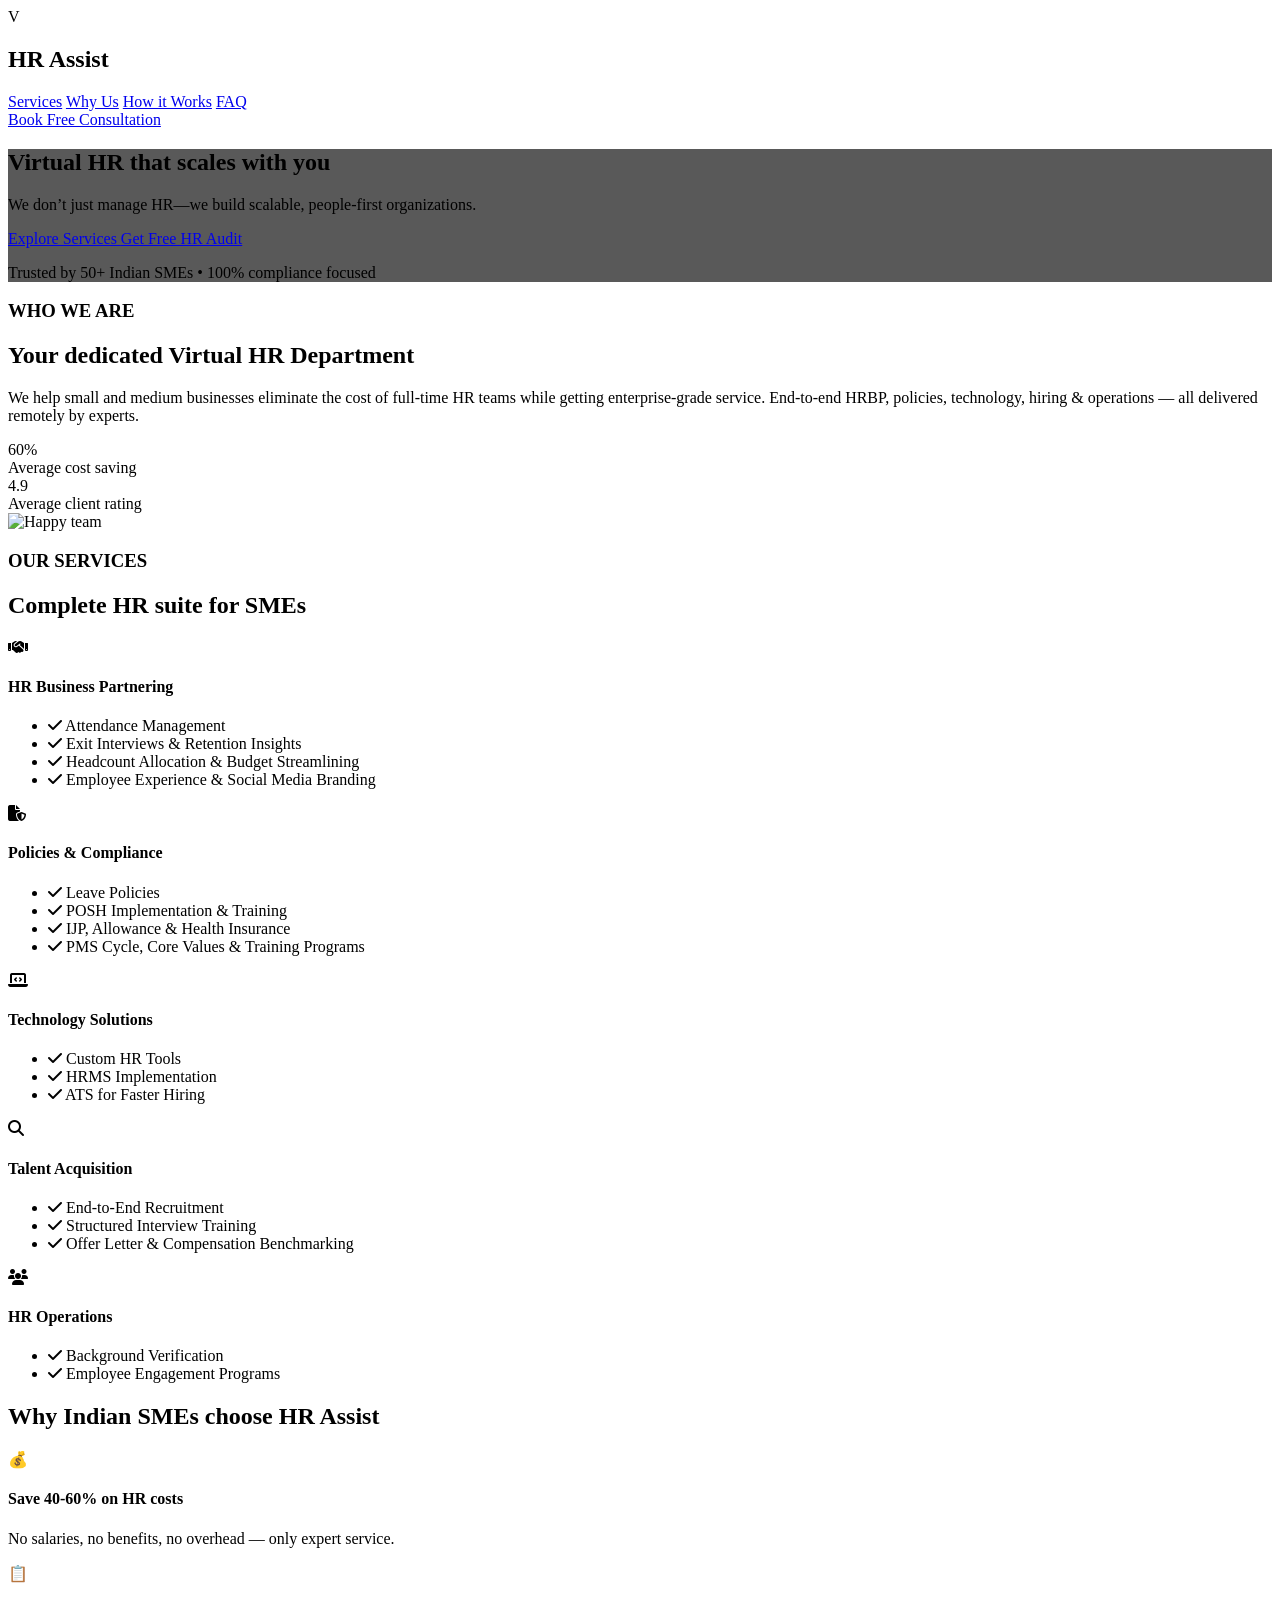
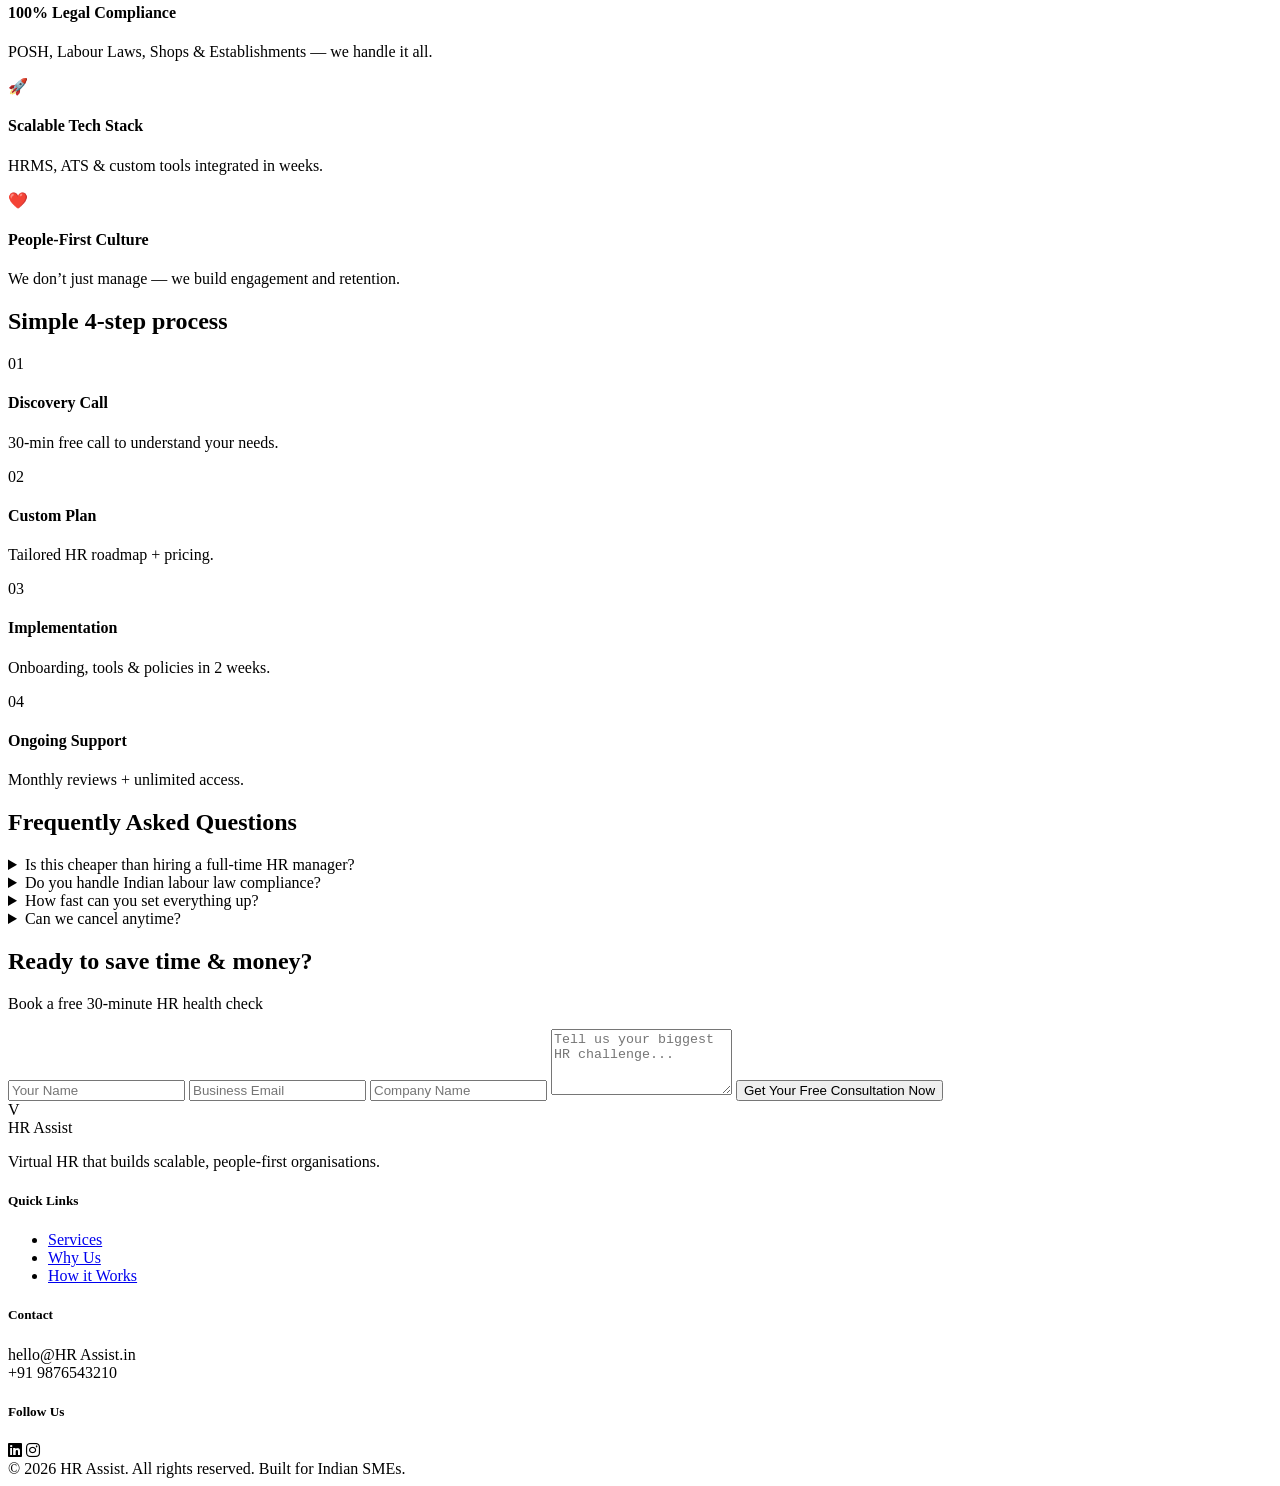
==== index.html @ 43789e27 "Rename main to index.html" ====
<!DOCTYPE html>
<html lang="en">
<head>
    <meta charset="UTF-8">
    <meta name="viewport" content="width=device-width, initial-scale=1.0">
    <meta name="description" content="Virtual HR for SMEs | End-to-end HRBP, Policies, Tech, Hiring & Operations. Save costs, stay compliant, build a people-first culture.">
    <title>HR Assist | Virtual HR Solutions for Growing Businesses</title>
    <script src="https://cdn.tailwindcss.com"></script>
    <link rel="stylesheet" href="https://cdnjs.cloudflare.com/ajax/libs/font-awesome/6.5.1/css/all.min.css">
    <style>
        .hero-bg { background-image: linear-gradient(rgba(0,0,0,0.65), rgba(0,0,0,0.65)), url('https://picsum.photos/id/1015/2000/1200'); }
        .nav-link { transition: all 0.3s; }
        .nav-link:hover { color: #2563eb; transform: translateY(-2px); }
    </style>
</head>
<body class="bg-white text-gray-900 font-sans">

<!-- NAVBAR -->
<nav class="bg-white shadow-md fixed w-full z-50">
    <div class="max-w-7xl mx-auto px-6 py-4 flex justify-between items-center">
        <div class="flex items-center gap-3">
            <div class="w-10 h-10 bg-blue-600 rounded-xl flex items-center justify-center text-white font-bold text-2xl">V</div>
            <h1 class="text-2xl font-bold tracking-tight text-blue-600">HR Assist</h1>
        </div>
        <div class="hidden md:flex items-center gap-8 text-lg">
            <a href="#services" class="nav-link font-medium">Services</a>
            <a href="#why" class="nav-link font-medium">Why Us</a>
            <a href="#how" class="nav-link font-medium">How it Works</a>
            <a href="#faq" class="nav-link font-medium">FAQ</a>
        </div>
        <a href="#contact" 
           class="bg-blue-600 hover:bg-blue-700 text-white px-6 py-3 rounded-2xl font-semibold transition shadow-lg">
            Book Free Consultation
        </a>
    </div>
</nav>

<!-- HERO -->
<section class="hero-bg h-screen bg-cover bg-center flex items-center text-white pt-20">
    <div class="max-w-5xl mx-auto px-6 text-center">
        <h2 class="text-5xl md:text-7xl font-bold leading-tight mb-6">
            Virtual HR that scales with you
        </h2>
        <p class="text-2xl md:text-3xl font-light mb-10 max-w-3xl mx-auto">
            We don’t just manage HR—we build scalable, people-first organizations.
        </p>
        <div class="flex flex-col md:flex-row gap-6 justify-center">
            <a href="#services" 
               class="bg-white text-blue-600 px-10 py-5 rounded-3xl font-semibold text-xl hover:bg-gray-100 transition shadow-xl">
                Explore Services
            </a>
            <a href="#contact" 
               class="border-2 border-white hover:bg-white hover:text-blue-600 px-10 py-5 rounded-3xl font-semibold text-xl transition">
                Get Free HR Audit
            </a>
        </div>
        <p class="mt-12 text-sm opacity-90">Trusted by 50+ Indian SMEs • 100% compliance focused</p>
    </div>
</section>

<!-- ABOUT -->
<section class="py-20 bg-white">
    <div class="max-w-6xl mx-auto px-6 grid md:grid-cols-2 gap-12 items-center">
        <div>
            <h3 class="text-blue-600 font-semibold tracking-widest">WHO WE ARE</h3>
            <h2 class="text-4xl font-bold mt-4 leading-tight">Your dedicated Virtual HR Department</h2>
            <p class="mt-6 text-lg text-gray-600">
                We help small and medium businesses eliminate the cost of full-time HR teams while getting enterprise-grade service. 
                End-to-end HRBP, policies, technology, hiring & operations — all delivered remotely by experts.
            </p>
            <div class="mt-8 flex gap-8">
                <div>
                    <div class="text-4xl font-bold text-blue-600">60%</div>
                    <div class="text-sm text-gray-500">Average cost saving</div>
                </div>
                <div>
                    <div class="text-4xl font-bold text-blue-600">4.9</div>
                    <div class="text-sm text-gray-500">Average client rating</div>
                </div>
            </div>
        </div>
        <div class="bg-gray-100 rounded-3xl overflow-hidden shadow-xl">
            <img src="https://picsum.photos/id/201/800/600" alt="Happy team" class="w-full">
        </div>
    </div>
</section>

<!-- SERVICES -->
<section id="services" class="py-24 bg-gray-50">
    <div class="max-w-7xl mx-auto px-6">
        <div class="text-center mb-16">
            <h3 class="text-blue-600 font-semibold">OUR SERVICES</h3>
            <h2 class="text-5xl font-bold mt-3">Complete HR suite for SMEs</h2>
        </div>

        <div class="grid md:grid-cols-3 lg:grid-cols-5 gap-8">
            <!-- Card 1 -->
            <div class="bg-white rounded-3xl p-8 shadow hover:shadow-2xl transition">
                <i class="fa-solid fa-handshake text-4xl text-blue-600 mb-6"></i>
                <h4 class="text-2xl font-semibold mb-4">HR Business Partnering</h4>
                <ul class="space-y-3 text-gray-600">
                    <li class="flex items-start gap-3"><i class="fa-solid fa-check text-blue-500 mt-1"></i> Attendance Management</li>
                    <li class="flex items-start gap-3"><i class="fa-solid fa-check text-blue-500 mt-1"></i> Exit Interviews & Retention Insights</li>
                    <li class="flex items-start gap-3"><i class="fa-solid fa-check text-blue-500 mt-1"></i> Headcount Allocation & Budget Streamlining</li>
                    <li class="flex items-start gap-3"><i class="fa-solid fa-check text-blue-500 mt-1"></i> Employee Experience & Social Media Branding</li>
                </ul>
            </div>

            <!-- Card 2 -->
            <div class="bg-white rounded-3xl p-8 shadow hover:shadow-2xl transition">
                <i class="fa-solid fa-file-shield text-4xl text-blue-600 mb-6"></i>
                <h4 class="text-2xl font-semibold mb-4">Policies & Compliance</h4>
                <ul class="space-y-3 text-gray-600">
                    <li class="flex items-start gap-3"><i class="fa-solid fa-check text-blue-500 mt-1"></i> Leave Policies</li>
                    <li class="flex items-start gap-3"><i class="fa-solid fa-check text-blue-500 mt-1"></i> POSH Implementation & Training</li>
                    <li class="flex items-start gap-3"><i class="fa-solid fa-check text-blue-500 mt-1"></i> IJP, Allowance & Health Insurance</li>
                    <li class="flex items-start gap-3"><i class="fa-solid fa-check text-blue-500 mt-1"></i> PMS Cycle, Core Values & Training Programs</li>
                </ul>
            </div>

            <!-- Card 3 -->
            <div class="bg-white rounded-3xl p-8 shadow hover:shadow-2xl transition">
                <i class="fa-solid fa-laptop-code text-4xl text-blue-600 mb-6"></i>
                <h4 class="text-2xl font-semibold mb-4">Technology Solutions</h4>
                <ul class="space-y-3 text-gray-600">
                    <li class="flex items-start gap-3"><i class="fa-solid fa-check text-blue-500 mt-1"></i> Custom HR Tools</li>
                    <li class="flex items-start gap-3"><i class="fa-solid fa-check text-blue-500 mt-1"></i> HRMS Implementation</li>
                    <li class="flex items-start gap-3"><i class="fa-solid fa-check text-blue-500 mt-1"></i> ATS for Faster Hiring</li>
                </ul>
            </div>

            <!-- Card 4 -->
            <div class="bg-white rounded-3xl p-8 shadow hover:shadow-2xl transition">
                <i class="fa-solid fa-magnifying-glass text-4xl text-blue-600 mb-6"></i>
                <h4 class="text-2xl font-semibold mb-4">Talent Acquisition</h4>
                <ul class="space-y-3 text-gray-600">
                    <li class="flex items-start gap-3"><i class="fa-solid fa-check text-blue-500 mt-1"></i> End-to-End Recruitment</li>
                    <li class="flex items-start gap-3"><i class="fa-solid fa-check text-blue-500 mt-1"></i> Structured Interview Training</li>
                    <li class="flex items-start gap-3"><i class="fa-solid fa-check text-blue-500 mt-1"></i> Offer Letter & Compensation Benchmarking</li>
                </ul>
            </div>

            <!-- Card 5 -->
            <div class="bg-white rounded-3xl p-8 shadow hover:shadow-2xl transition">
                <i class="fa-solid fa-users text-4xl text-blue-600 mb-6"></i>
                <h4 class="text-2xl font-semibold mb-4">HR Operations</h4>
                <ul class="space-y-3 text-gray-600">
                    <li class="flex items-start gap-3"><i class="fa-solid fa-check text-blue-500 mt-1"></i> Background Verification</li>
                    <li class="flex items-start gap-3"><i class="fa-solid fa-check text-blue-500 mt-1"></i> Employee Engagement Programs</li>
                </ul>
            </div>
        </div>
    </div>
</section>

<!-- WHY US -->
<section id="why" class="py-24 bg-white">
    <div class="max-w-7xl mx-auto px-6">
        <div class="text-center mb-16">
            <h2 class="text-5xl font-bold">Why Indian SMEs choose HR Assist</h2>
        </div>
        <div class="grid md:grid-cols-4 gap-8">
            <div class="text-center">
                <div class="w-16 h-16 mx-auto bg-blue-100 rounded-2xl flex items-center justify-center text-4xl mb-6">💰</div>
                <h4 class="font-semibold text-xl">Save 40-60% on HR costs</h4>
                <p class="text-gray-600 mt-3">No salaries, no benefits, no overhead — only expert service.</p>
            </div>
            <div class="text-center">
                <div class="w-16 h-16 mx-auto bg-blue-100 rounded-2xl flex items-center justify-center text-4xl mb-6">📋</div>
                <h4 class="font-semibold text-xl">100% Legal Compliance</h4>
                <p class="text-gray-600 mt-3">POSH, Labour Laws, Shops & Establishments — we handle it all.</p>
            </div>
            <div class="text-center">
                <div class="w-16 h-16 mx-auto bg-blue-100 rounded-2xl flex items-center justify-center text-4xl mb-6">🚀</div>
                <h4 class="font-semibold text-xl">Scalable Tech Stack</h4>
                <p class="text-gray-600 mt-3">HRMS, ATS & custom tools integrated in weeks.</p>
            </div>
            <div class="text-center">
                <div class="w-16 h-16 mx-auto bg-blue-100 rounded-2xl flex items-center justify-center text-4xl mb-6">❤️</div>
                <h4 class="font-semibold text-xl">People-First Culture</h4>
                <p class="text-gray-600 mt-3">We don’t just manage — we build engagement and retention.</p>
            </div>
        </div>
    </div>
</section>

<!-- HOW IT WORKS -->
<section id="how" class="py-24 bg-gray-50">
    <div class="max-w-6xl mx-auto px-6">
        <h2 class="text-5xl font-bold text-center mb-16">Simple 4-step process</h2>
        <div class="grid md:grid-cols-4 gap-8">
            <div class="text-center">
                <div class="text-blue-600 text-6xl font-bold mb-4">01</div>
                <h4 class="font-semibold">Discovery Call</h4>
                <p class="text-gray-600">30-min free call to understand your needs.</p>
            </div>
            <div class="text-center">
                <div class="text-blue-600 text-6xl font-bold mb-4">02</div>
                <h4 class="font-semibold">Custom Plan</h4>
                <p class="text-gray-600">Tailored HR roadmap + pricing.</p>
            </div>
            <div class="text-center">
                <div class="text-blue-600 text-6xl font-bold mb-4">03</div>
                <h4 class="font-semibold">Implementation</h4>
                <p class="text-gray-600">Onboarding, tools & policies in 2 weeks.</p>
            </div>
            <div class="text-center">
                <div class="text-blue-600 text-6xl font-bold mb-4">04</div>
                <h4 class="font-semibold">Ongoing Support</h4>
                <p class="text-gray-600">Monthly reviews + unlimited access.</p>
            </div>
        </div>
    </div>
</section>

<!-- FAQ -->
<section id="faq" class="py-24 bg-white">
    <div class="max-w-4xl mx-auto px-6">
        <h2 class="text-5xl font-bold text-center mb-12">Frequently Asked Questions</h2>
        <details class="mb-6 border-b pb-6 group">
            <summary class="font-semibold text-xl cursor-pointer flex justify-between">Is this cheaper than hiring a full-time HR manager?</summary>
            <p class="mt-4 text-gray-600">Yes — most clients save 40-60% while getting better expertise and technology.</p>
        </details>
        <details class="mb-6 border-b pb-6 group">
            <summary class="font-semibold text-xl cursor-pointer flex justify-between">Do you handle Indian labour law compliance?</summary>
            <p class="mt-4 text-gray-600">Absolutely. POSH, leave policies, PMS, and all statutory requirements are covered.</p>
        </details>
        <details class="mb-6 border-b pb-6 group">
            <summary class="font-semibold text-xl cursor-pointer flex justify-between">How fast can you set everything up?</summary>
            <p class="mt-4 text-gray-600">Core HRMS + policies in 10–14 days. Full rollout in 30 days.</p>
        </details>
        <details class="mb-6 border-b pb-6 group">
            <summary class="font-semibold text-xl cursor-pointer flex justify-between">Can we cancel anytime?</summary>
            <p class="mt-4 text-gray-600">Yes. Month-to-month flexibility with no lock-in.</p>
        </details>
    </div>
</section>

<!-- CONTACT -->
<section id="contact" class="py-24 bg-blue-600 text-white">
    <div class="max-w-3xl mx-auto px-6">
        <h2 class="text-5xl font-bold text-center mb-4">Ready to save time & money?</h2>
        <p class="text-center text-xl opacity-90 mb-12">Book a free 30-minute HR health check</p>
        <form action="https://formspree.io/f/YOUR_FORM_ID" method="POST" class="grid md:grid-cols-2 gap-6">
            <input type="text" name="name" placeholder="Your Name" class="bg-white/10 border border-white/30 rounded-2xl px-6 py-4 focus:outline-none" required>
            <input type="email" name="email" placeholder="Business Email" class="bg-white/10 border border-white/30 rounded-2xl px-6 py-4 focus:outline-none" required>
            <input type="text" name="company" placeholder="Company Name" class="md:col-span-2 bg-white/10 border border-white/30 rounded-2xl px-6 py-4 focus:outline-none">
            <textarea name="message" rows="4" placeholder="Tell us your biggest HR challenge..." class="md:col-span-2 bg-white/10 border border-white/30 rounded-2xl px-6 py-4 focus:outline-none"></textarea>
            <button type="submit" 
                    class="md:col-span-2 bg-white text-blue-600 font-bold py-6 rounded-3xl text-xl hover:bg-gray-100 transition">
                Get Your Free Consultation Now
            </button>
        </form>
    </div>
</section>

<!-- FOOTER -->
<footer class="bg-gray-900 text-white py-16">
    <div class="max-w-7xl mx-auto px-6 grid md:grid-cols-4 gap-12">
        <div>
            <div class="flex items-center gap-3 mb-6">
                <div class="w-10 h-10 bg-blue-600 rounded-xl flex items-center justify-center text-white text-3xl">V</div>
                <span class="text-3xl font-bold">HR Assist</span>
            </div>
            <p class="text-gray-400">Virtual HR that builds scalable, people-first organisations.</p>
        </div>
        <div>
            <h5 class="font-semibold mb-4">Quick Links</h5>
            <ul class="space-y-3 text-gray-400">
                <li><a href="#services" class="hover:text-white">Services</a></li>
                <li><a href="#why" class="hover:text-white">Why Us</a></li>
                <li><a href="#how" class="hover:text-white">How it Works</a></li>
            </ul>
        </div>
        <div>
            <h5 class="font-semibold mb-4">Contact</h5>
            <p class="text-gray-400">hello@HR Assist.in<br>+91 9876543210</p>
        </div>
        <div>
            <h5 class="font-semibold mb-4">Follow Us</h5>
            <div class="flex gap-6 text-3xl">
                <i class="fa-brands fa-linkedin hover:text-blue-400 cursor-pointer"></i>
                <i class="fa-brands fa-instagram hover:text-pink-400 cursor-pointer"></i>
            </div>
        </div>
    </div>
    <div class="text-center text-gray-500 mt-16 text-sm">© 2026 HR Assist. All rights reserved. Built for Indian SMEs.</div>
</footer>

<script>
    // Tailwind script already loaded
    // Mobile menu can be added later if needed
</script>
</body>
</html>
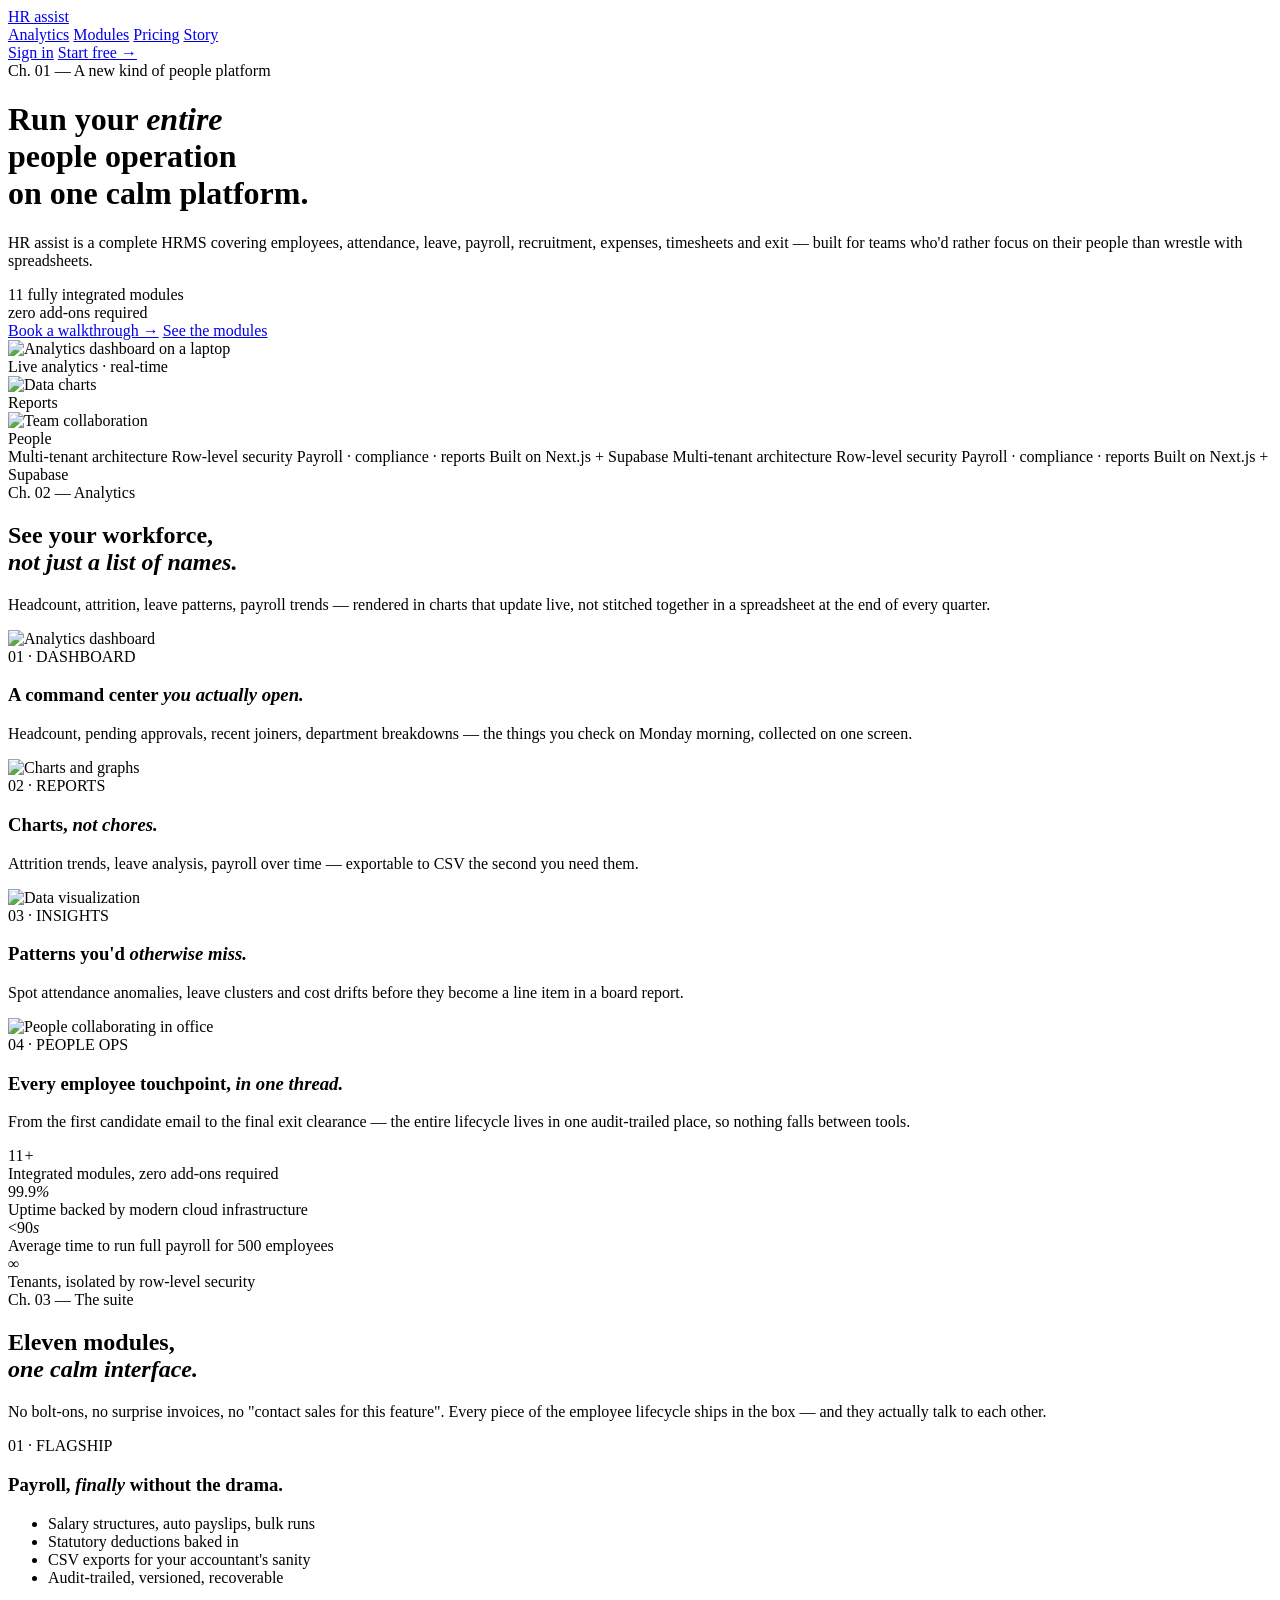
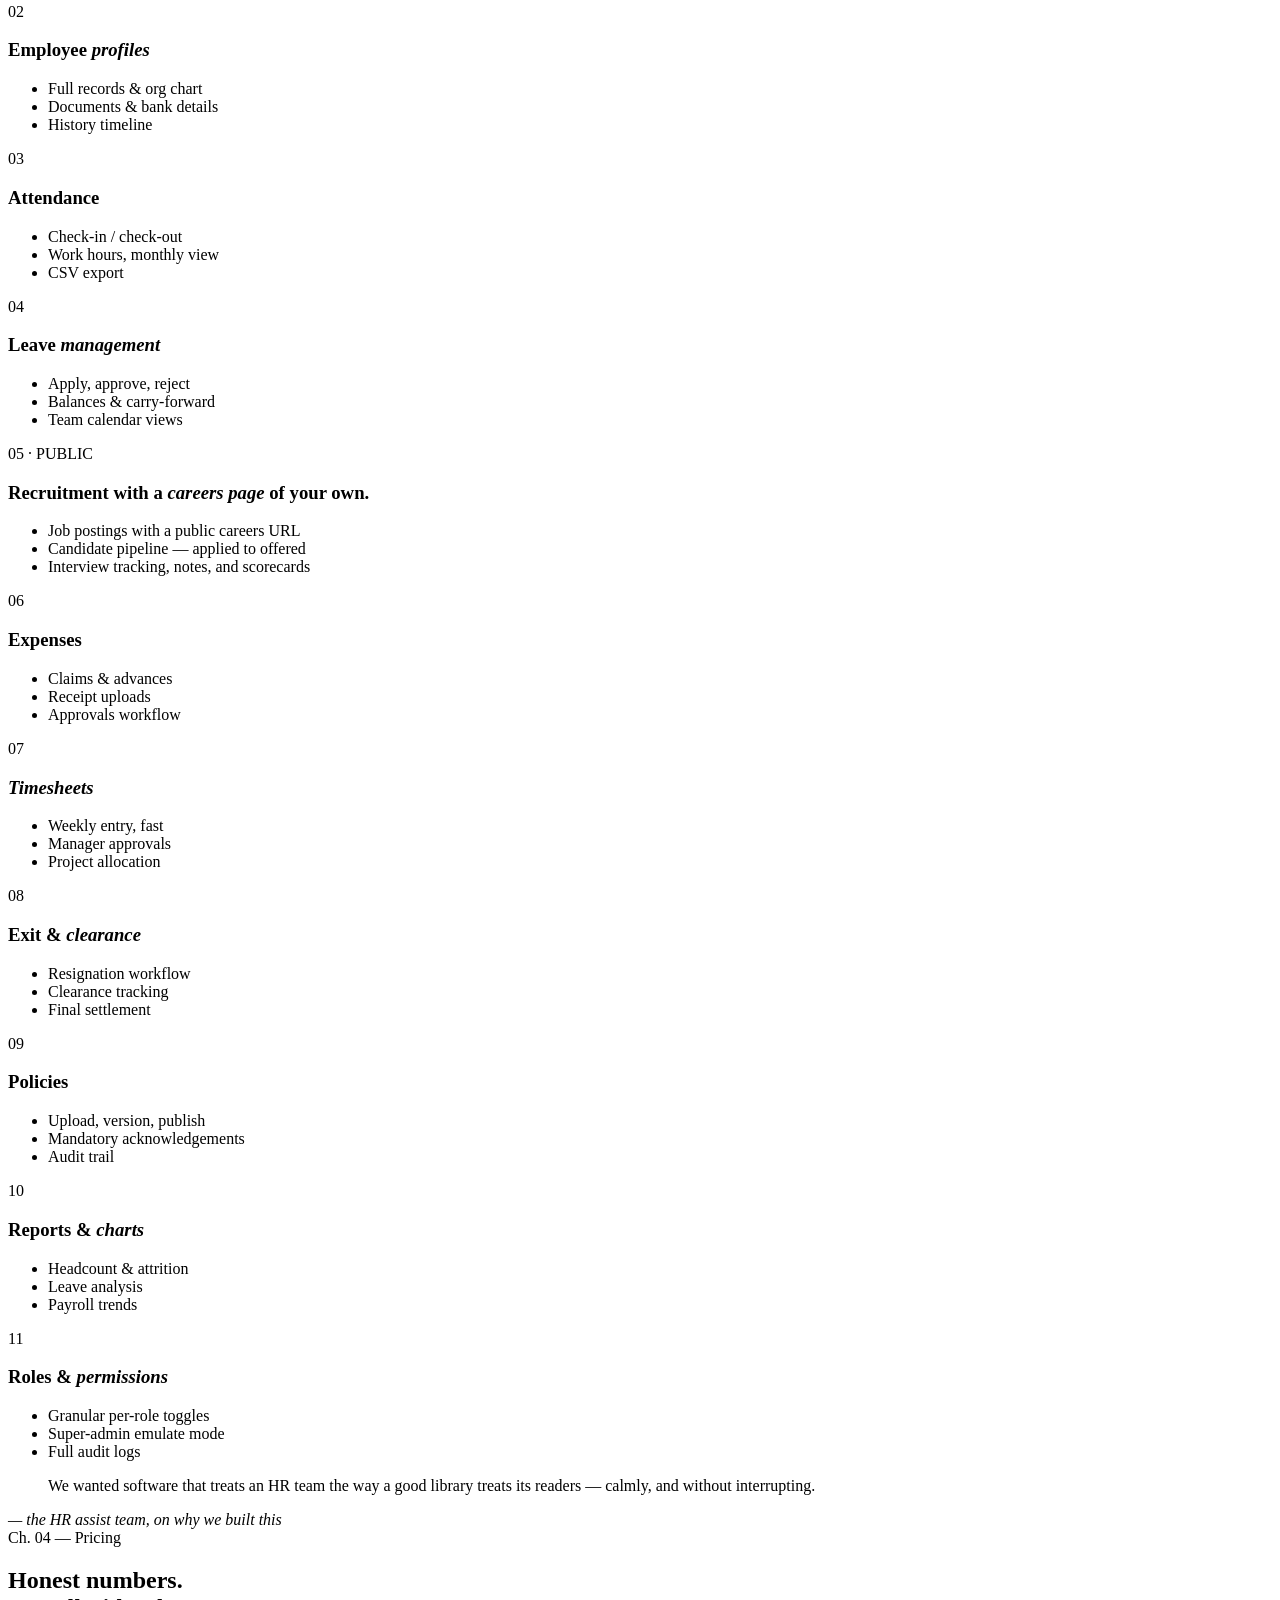
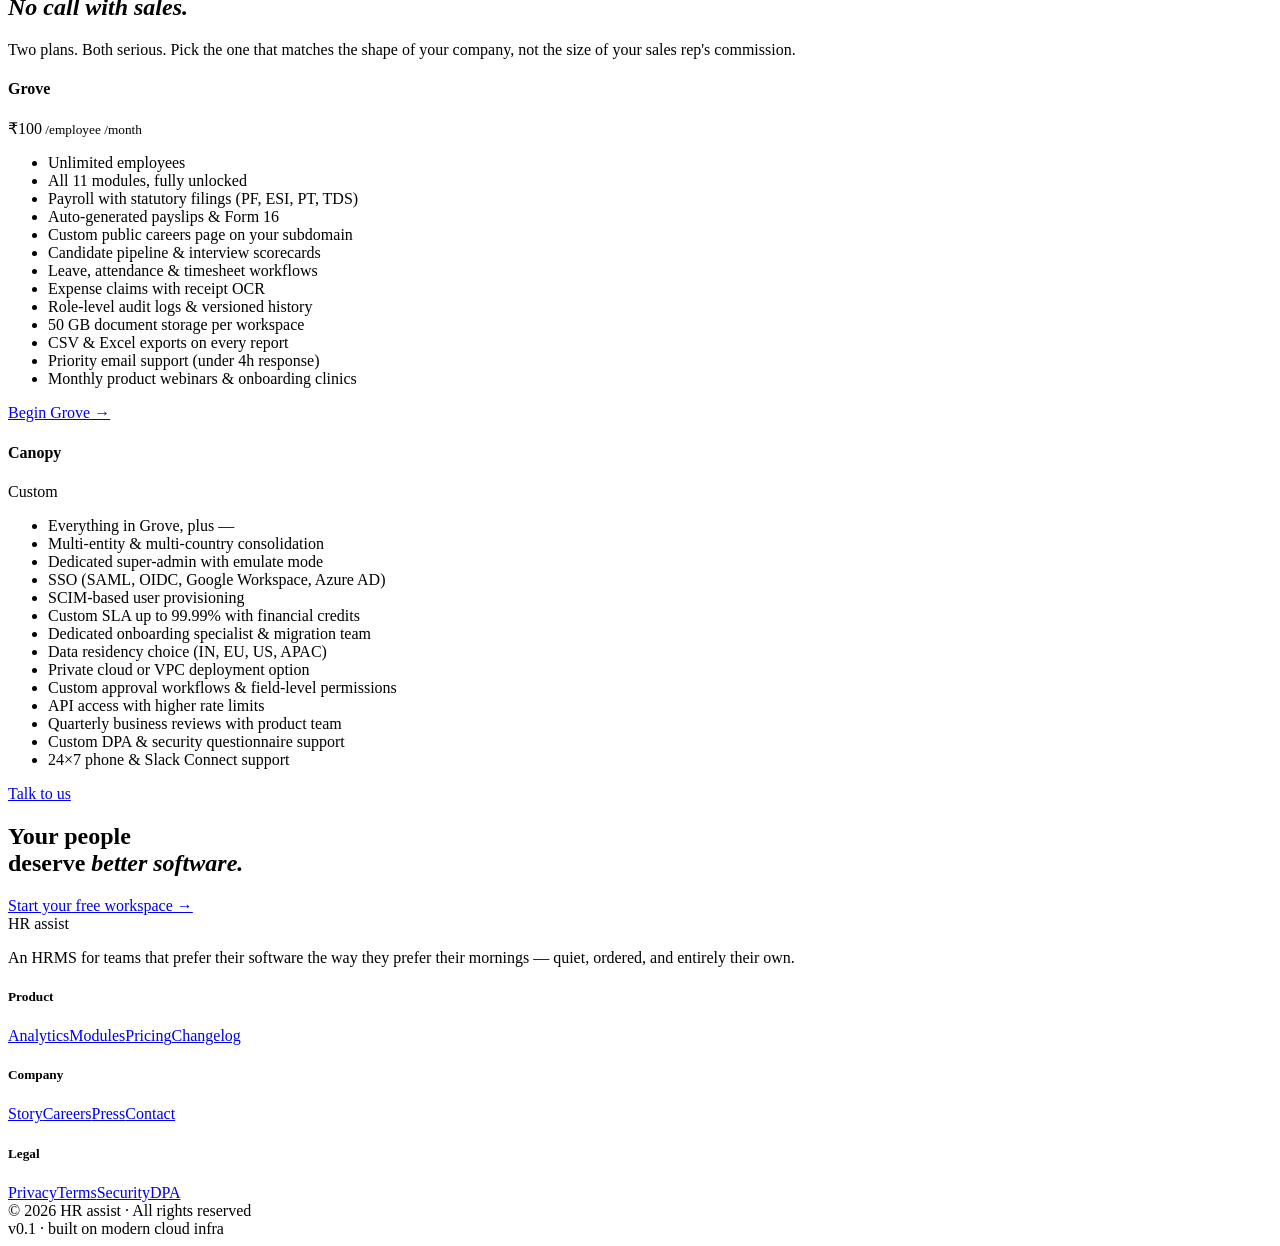
==== commit 1bcc3409: "Add files via upload" ====
--- a/index.html
+++ b/index.html
@@ -1,295 +1,317 @@
-<!DOCTYPE html>
+<!doctype html>
 <html lang="en">
 <head>
-    <meta charset="UTF-8">
-    <meta name="viewport" content="width=device-width, initial-scale=1.0">
-    <meta name="description" content="Virtual HR for SMEs | End-to-end HRBP, Policies, Tech, Hiring & Operations. Save costs, stay compliant, build a people-first culture.">
-    <title>HR Assist | Virtual HR Solutions for Growing Businesses</title>
-    <script src="https://cdn.tailwindcss.com"></script>
-    <link rel="stylesheet" href="https://cdnjs.cloudflare.com/ajax/libs/font-awesome/6.5.1/css/all.min.css">
-    <style>
-        .hero-bg { background-image: linear-gradient(rgba(0,0,0,0.65), rgba(0,0,0,0.65)), url('https://picsum.photos/id/1015/2000/1200'); }
-        .nav-link { transition: all 0.3s; }
-        .nav-link:hover { color: #2563eb; transform: translateY(-2px); }
-    </style>
+<meta charset="utf-8"/>
+<meta name="viewport" content="width=device-width,initial-scale=1"/>
+<title>HR assist — The complete people platform</title>
+<meta name="description" content="HR assist is a complete HRMS covering employees, attendance, leave, payroll, recruitment, expenses, timesheets and more — in one calm platform."/>
+<link rel="preconnect" href="https://fonts.googleapis.com">
+<link rel="preconnect" href="https://fonts.gstatic.com" crossorigin>
+<link href="https://fonts.googleapis.com/css2?family=Fraunces:opsz,wght@9..144,300..700&family=Inter+Tight:wght@300..700&family=JetBrains+Mono:wght@400;500&display=swap" rel="stylesheet">
+<link rel="stylesheet" href="assets/styles.css">
 </head>
-<body class="bg-white text-gray-900 font-sans">
-
-<!-- NAVBAR -->
-<nav class="bg-white shadow-md fixed w-full z-50">
-    <div class="max-w-7xl mx-auto px-6 py-4 flex justify-between items-center">
-        <div class="flex items-center gap-3">
-            <div class="w-10 h-10 bg-blue-600 rounded-xl flex items-center justify-center text-white font-bold text-2xl">V</div>
-            <h1 class="text-2xl font-bold tracking-tight text-blue-600">HR Assist</h1>
-        </div>
-        <div class="hidden md:flex items-center gap-8 text-lg">
-            <a href="#services" class="nav-link font-medium">Services</a>
-            <a href="#why" class="nav-link font-medium">Why Us</a>
-            <a href="#how" class="nav-link font-medium">How it Works</a>
-            <a href="#faq" class="nav-link font-medium">FAQ</a>
-        </div>
-        <a href="#contact" 
-           class="bg-blue-600 hover:bg-blue-700 text-white px-6 py-3 rounded-2xl font-semibold transition shadow-lg">
-            Book Free Consultation
-        </a>
-    </div>
+<body>
+
+<nav>
+  <div class="nav-inner">
+    <a href="index.html" class="logo"><span class="logo-mark"></span>HR assist</a>
+    <div class="nav-links">
+      <a href="#analytics">Analytics</a>
+      <a href="#modules">Modules</a>
+      <a href="#pricing">Pricing</a>
+      <a href="story.html">Story</a>
+    </div>
+    <div class="nav-cta">
+      <a class="btn btn-ghost" href="#">Sign in</a>
+      <a class="btn btn-primary" href="https://forms.gle/YOUR_FORM_ID" target="_blank" rel="noopener">Start free →</a>
+    </div>
+  </div>
 </nav>
 
-<!-- HERO -->
-<section class="hero-bg h-screen bg-cover bg-center flex items-center text-white pt-20">
-    <div class="max-w-5xl mx-auto px-6 text-center">
-        <h2 class="text-5xl md:text-7xl font-bold leading-tight mb-6">
-            Virtual HR that scales with you
-        </h2>
-        <p class="text-2xl md:text-3xl font-light mb-10 max-w-3xl mx-auto">
-            We don’t just manage HR—we build scalable, people-first organizations.
-        </p>
-        <div class="flex flex-col md:flex-row gap-6 justify-center">
-            <a href="#services" 
-               class="bg-white text-blue-600 px-10 py-5 rounded-3xl font-semibold text-xl hover:bg-gray-100 transition shadow-xl">
-                Explore Services
-            </a>
-            <a href="#contact" 
-               class="border-2 border-white hover:bg-white hover:text-blue-600 px-10 py-5 rounded-3xl font-semibold text-xl transition">
-                Get Free HR Audit
-            </a>
-        </div>
-        <p class="mt-12 text-sm opacity-90">Trusted by 50+ Indian SMEs • 100% compliance focused</p>
-    </div>
-</section>
-
-<!-- ABOUT -->
-<section class="py-20 bg-white">
-    <div class="max-w-6xl mx-auto px-6 grid md:grid-cols-2 gap-12 items-center">
+<header class="hero">
+  <div class="wrap">
+    <div class="eyebrow">Ch. 01 — A new kind of people platform</div>
+    <h1 class="serif">
+      Run your <em>entire</em><br>
+      people operation<br>
+      on <span class="under">one calm</span> platform.
+    </h1>
+    <div class="hero-sub">
+      <p>HR assist is a complete HRMS covering employees, attendance, leave, payroll, recruitment, expenses, timesheets and exit — built for teams who'd rather focus on their people than wrestle with spreadsheets.</p>
+      <div class="hero-meta">
+        <span class="num serif">11</span>
+        fully integrated modules<br>
+        zero add-ons required
+      </div>
+    </div>
+    <div class="hero-ctas">
+      <a class="btn btn-primary" href="https://forms.gle/YOUR_FORM_ID" target="_blank" rel="noopener">Book a walkthrough →</a>
+      <a class="btn btn-ghost" href="#modules">See the modules</a>
+    </div>
+
+    <div class="montage">
+      <div class="montage-main">
+        <img src="https://images.unsplash.com/photo-1551288049-bebda4e38f71?w=1600&q=80" alt="Analytics dashboard on a laptop"/>
+        <div class="montage-tag">Live analytics · real-time</div>
+      </div>
+      <div class="montage-side">
         <div>
-            <h3 class="text-blue-600 font-semibold tracking-widest">WHO WE ARE</h3>
-            <h2 class="text-4xl font-bold mt-4 leading-tight">Your dedicated Virtual HR Department</h2>
-            <p class="mt-6 text-lg text-gray-600">
-                We help small and medium businesses eliminate the cost of full-time HR teams while getting enterprise-grade service. 
-                End-to-end HRBP, policies, technology, hiring & operations — all delivered remotely by experts.
-            </p>
-            <div class="mt-8 flex gap-8">
-                <div>
-                    <div class="text-4xl font-bold text-blue-600">60%</div>
-                    <div class="text-sm text-gray-500">Average cost saving</div>
-                </div>
-                <div>
-                    <div class="text-4xl font-bold text-blue-600">4.9</div>
-                    <div class="text-sm text-gray-500">Average client rating</div>
-                </div>
-            </div>
-        </div>
-        <div class="bg-gray-100 rounded-3xl overflow-hidden shadow-xl">
-            <img src="https://picsum.photos/id/201/800/600" alt="Happy team" class="w-full">
-        </div>
-    </div>
-</section>
-
-<!-- SERVICES -->
-<section id="services" class="py-24 bg-gray-50">
-    <div class="max-w-7xl mx-auto px-6">
-        <div class="text-center mb-16">
-            <h3 class="text-blue-600 font-semibold">OUR SERVICES</h3>
-            <h2 class="text-5xl font-bold mt-3">Complete HR suite for SMEs</h2>
-        </div>
-
-        <div class="grid md:grid-cols-3 lg:grid-cols-5 gap-8">
-            <!-- Card 1 -->
-            <div class="bg-white rounded-3xl p-8 shadow hover:shadow-2xl transition">
-                <i class="fa-solid fa-handshake text-4xl text-blue-600 mb-6"></i>
-                <h4 class="text-2xl font-semibold mb-4">HR Business Partnering</h4>
-                <ul class="space-y-3 text-gray-600">
-                    <li class="flex items-start gap-3"><i class="fa-solid fa-check text-blue-500 mt-1"></i> Attendance Management</li>
-                    <li class="flex items-start gap-3"><i class="fa-solid fa-check text-blue-500 mt-1"></i> Exit Interviews & Retention Insights</li>
-                    <li class="flex items-start gap-3"><i class="fa-solid fa-check text-blue-500 mt-1"></i> Headcount Allocation & Budget Streamlining</li>
-                    <li class="flex items-start gap-3"><i class="fa-solid fa-check text-blue-500 mt-1"></i> Employee Experience & Social Media Branding</li>
-                </ul>
-            </div>
-
-            <!-- Card 2 -->
-            <div class="bg-white rounded-3xl p-8 shadow hover:shadow-2xl transition">
-                <i class="fa-solid fa-file-shield text-4xl text-blue-600 mb-6"></i>
-                <h4 class="text-2xl font-semibold mb-4">Policies & Compliance</h4>
-                <ul class="space-y-3 text-gray-600">
-                    <li class="flex items-start gap-3"><i class="fa-solid fa-check text-blue-500 mt-1"></i> Leave Policies</li>
-                    <li class="flex items-start gap-3"><i class="fa-solid fa-check text-blue-500 mt-1"></i> POSH Implementation & Training</li>
-                    <li class="flex items-start gap-3"><i class="fa-solid fa-check text-blue-500 mt-1"></i> IJP, Allowance & Health Insurance</li>
-                    <li class="flex items-start gap-3"><i class="fa-solid fa-check text-blue-500 mt-1"></i> PMS Cycle, Core Values & Training Programs</li>
-                </ul>
-            </div>
-
-            <!-- Card 3 -->
-            <div class="bg-white rounded-3xl p-8 shadow hover:shadow-2xl transition">
-                <i class="fa-solid fa-laptop-code text-4xl text-blue-600 mb-6"></i>
-                <h4 class="text-2xl font-semibold mb-4">Technology Solutions</h4>
-                <ul class="space-y-3 text-gray-600">
-                    <li class="flex items-start gap-3"><i class="fa-solid fa-check text-blue-500 mt-1"></i> Custom HR Tools</li>
-                    <li class="flex items-start gap-3"><i class="fa-solid fa-check text-blue-500 mt-1"></i> HRMS Implementation</li>
-                    <li class="flex items-start gap-3"><i class="fa-solid fa-check text-blue-500 mt-1"></i> ATS for Faster Hiring</li>
-                </ul>
-            </div>
-
-            <!-- Card 4 -->
-            <div class="bg-white rounded-3xl p-8 shadow hover:shadow-2xl transition">
-                <i class="fa-solid fa-magnifying-glass text-4xl text-blue-600 mb-6"></i>
-                <h4 class="text-2xl font-semibold mb-4">Talent Acquisition</h4>
-                <ul class="space-y-3 text-gray-600">
-                    <li class="flex items-start gap-3"><i class="fa-solid fa-check text-blue-500 mt-1"></i> End-to-End Recruitment</li>
-                    <li class="flex items-start gap-3"><i class="fa-solid fa-check text-blue-500 mt-1"></i> Structured Interview Training</li>
-                    <li class="flex items-start gap-3"><i class="fa-solid fa-check text-blue-500 mt-1"></i> Offer Letter & Compensation Benchmarking</li>
-                </ul>
-            </div>
-
-            <!-- Card 5 -->
-            <div class="bg-white rounded-3xl p-8 shadow hover:shadow-2xl transition">
-                <i class="fa-solid fa-users text-4xl text-blue-600 mb-6"></i>
-                <h4 class="text-2xl font-semibold mb-4">HR Operations</h4>
-                <ul class="space-y-3 text-gray-600">
-                    <li class="flex items-start gap-3"><i class="fa-solid fa-check text-blue-500 mt-1"></i> Background Verification</li>
-                    <li class="flex items-start gap-3"><i class="fa-solid fa-check text-blue-500 mt-1"></i> Employee Engagement Programs</li>
-                </ul>
-            </div>
-        </div>
-    </div>
-</section>
-
-<!-- WHY US -->
-<section id="why" class="py-24 bg-white">
-    <div class="max-w-7xl mx-auto px-6">
-        <div class="text-center mb-16">
-            <h2 class="text-5xl font-bold">Why Indian SMEs choose HR Assist</h2>
-        </div>
-        <div class="grid md:grid-cols-4 gap-8">
-            <div class="text-center">
-                <div class="w-16 h-16 mx-auto bg-blue-100 rounded-2xl flex items-center justify-center text-4xl mb-6">💰</div>
-                <h4 class="font-semibold text-xl">Save 40-60% on HR costs</h4>
-                <p class="text-gray-600 mt-3">No salaries, no benefits, no overhead — only expert service.</p>
-            </div>
-            <div class="text-center">
-                <div class="w-16 h-16 mx-auto bg-blue-100 rounded-2xl flex items-center justify-center text-4xl mb-6">📋</div>
-                <h4 class="font-semibold text-xl">100% Legal Compliance</h4>
-                <p class="text-gray-600 mt-3">POSH, Labour Laws, Shops & Establishments — we handle it all.</p>
-            </div>
-            <div class="text-center">
-                <div class="w-16 h-16 mx-auto bg-blue-100 rounded-2xl flex items-center justify-center text-4xl mb-6">🚀</div>
-                <h4 class="font-semibold text-xl">Scalable Tech Stack</h4>
-                <p class="text-gray-600 mt-3">HRMS, ATS & custom tools integrated in weeks.</p>
-            </div>
-            <div class="text-center">
-                <div class="w-16 h-16 mx-auto bg-blue-100 rounded-2xl flex items-center justify-center text-4xl mb-6">❤️</div>
-                <h4 class="font-semibold text-xl">People-First Culture</h4>
-                <p class="text-gray-600 mt-3">We don’t just manage — we build engagement and retention.</p>
-            </div>
-        </div>
-    </div>
-</section>
-
-<!-- HOW IT WORKS -->
-<section id="how" class="py-24 bg-gray-50">
-    <div class="max-w-6xl mx-auto px-6">
-        <h2 class="text-5xl font-bold text-center mb-16">Simple 4-step process</h2>
-        <div class="grid md:grid-cols-4 gap-8">
-            <div class="text-center">
-                <div class="text-blue-600 text-6xl font-bold mb-4">01</div>
-                <h4 class="font-semibold">Discovery Call</h4>
-                <p class="text-gray-600">30-min free call to understand your needs.</p>
-            </div>
-            <div class="text-center">
-                <div class="text-blue-600 text-6xl font-bold mb-4">02</div>
-                <h4 class="font-semibold">Custom Plan</h4>
-                <p class="text-gray-600">Tailored HR roadmap + pricing.</p>
-            </div>
-            <div class="text-center">
-                <div class="text-blue-600 text-6xl font-bold mb-4">03</div>
-                <h4 class="font-semibold">Implementation</h4>
-                <p class="text-gray-600">Onboarding, tools & policies in 2 weeks.</p>
-            </div>
-            <div class="text-center">
-                <div class="text-blue-600 text-6xl font-bold mb-4">04</div>
-                <h4 class="font-semibold">Ongoing Support</h4>
-                <p class="text-gray-600">Monthly reviews + unlimited access.</p>
-            </div>
-        </div>
-    </div>
-</section>
-
-<!-- FAQ -->
-<section id="faq" class="py-24 bg-white">
-    <div class="max-w-4xl mx-auto px-6">
-        <h2 class="text-5xl font-bold text-center mb-12">Frequently Asked Questions</h2>
-        <details class="mb-6 border-b pb-6 group">
-            <summary class="font-semibold text-xl cursor-pointer flex justify-between">Is this cheaper than hiring a full-time HR manager?</summary>
-            <p class="mt-4 text-gray-600">Yes — most clients save 40-60% while getting better expertise and technology.</p>
-        </details>
-        <details class="mb-6 border-b pb-6 group">
-            <summary class="font-semibold text-xl cursor-pointer flex justify-between">Do you handle Indian labour law compliance?</summary>
-            <p class="mt-4 text-gray-600">Absolutely. POSH, leave policies, PMS, and all statutory requirements are covered.</p>
-        </details>
-        <details class="mb-6 border-b pb-6 group">
-            <summary class="font-semibold text-xl cursor-pointer flex justify-between">How fast can you set everything up?</summary>
-            <p class="mt-4 text-gray-600">Core HRMS + policies in 10–14 days. Full rollout in 30 days.</p>
-        </details>
-        <details class="mb-6 border-b pb-6 group">
-            <summary class="font-semibold text-xl cursor-pointer flex justify-between">Can we cancel anytime?</summary>
-            <p class="mt-4 text-gray-600">Yes. Month-to-month flexibility with no lock-in.</p>
-        </details>
-    </div>
-</section>
-
-<!-- CONTACT -->
-<section id="contact" class="py-24 bg-blue-600 text-white">
-    <div class="max-w-3xl mx-auto px-6">
-        <h2 class="text-5xl font-bold text-center mb-4">Ready to save time & money?</h2>
-        <p class="text-center text-xl opacity-90 mb-12">Book a free 30-minute HR health check</p>
-        <form action="https://formspree.io/f/YOUR_FORM_ID" method="POST" class="grid md:grid-cols-2 gap-6">
-            <input type="text" name="name" placeholder="Your Name" class="bg-white/10 border border-white/30 rounded-2xl px-6 py-4 focus:outline-none" required>
-            <input type="email" name="email" placeholder="Business Email" class="bg-white/10 border border-white/30 rounded-2xl px-6 py-4 focus:outline-none" required>
-            <input type="text" name="company" placeholder="Company Name" class="md:col-span-2 bg-white/10 border border-white/30 rounded-2xl px-6 py-4 focus:outline-none">
-            <textarea name="message" rows="4" placeholder="Tell us your biggest HR challenge..." class="md:col-span-2 bg-white/10 border border-white/30 rounded-2xl px-6 py-4 focus:outline-none"></textarea>
-            <button type="submit" 
-                    class="md:col-span-2 bg-white text-blue-600 font-bold py-6 rounded-3xl text-xl hover:bg-gray-100 transition">
-                Get Your Free Consultation Now
-            </button>
-        </form>
-    </div>
-</section>
-
-<!-- FOOTER -->
-<footer class="bg-gray-900 text-white py-16">
-    <div class="max-w-7xl mx-auto px-6 grid md:grid-cols-4 gap-12">
+          <img src="https://images.unsplash.com/photo-1460925895917-afdab827c52f?w=900&q=80" alt="Data charts"/>
+          <div class="side-lbl">Reports</div>
+        </div>
         <div>
-            <div class="flex items-center gap-3 mb-6">
-                <div class="w-10 h-10 bg-blue-600 rounded-xl flex items-center justify-center text-white text-3xl">V</div>
-                <span class="text-3xl font-bold">HR Assist</span>
-            </div>
-            <p class="text-gray-400">Virtual HR that builds scalable, people-first organisations.</p>
-        </div>
+          <img src="https://images.unsplash.com/photo-1542744173-8e7e53415bb0?w=900&q=80" alt="Team collaboration"/>
+          <div class="side-lbl">People</div>
+        </div>
+      </div>
+    </div>
+  </div>
+</header>
+
+<div class="marquee">
+  <div class="marquee-track">
+    <span>Multi-tenant architecture</span>
+    <span>Row-level security</span>
+    <span>Payroll · compliance · reports</span>
+    <span>Built on Next.js + Supabase</span>
+    <span>Multi-tenant architecture</span>
+    <span>Row-level security</span>
+    <span>Payroll · compliance · reports</span>
+    <span>Built on Next.js + Supabase</span>
+  </div>
+</div>
+
+<section id="analytics">
+  <div class="wrap">
+    <div class="section-head reveal">
+      <div><div class="tag">Ch. 02 — Analytics</div></div>
+      <div>
+        <h2 class="serif">See your workforce,<br><em>not just a list of names.</em></h2>
+        <p class="intro">Headcount, attrition, leave patterns, payroll trends — rendered in charts that update live, not stitched together in a spreadsheet at the end of every quarter.</p>
+      </div>
+    </div>
+
+    <div class="showcase">
+      <div class="card w8 reveal">
+        <div class="img"><img src="https://images.unsplash.com/photo-1551288049-bebda4e38f71?w=1600&q=80" alt="Analytics dashboard"/></div>
+        <div class="body">
+          <div class="num">01 · DASHBOARD</div>
+          <h3 class="serif">A command center <em>you actually open.</em></h3>
+          <p>Headcount, pending approvals, recent joiners, department breakdowns — the things you check on Monday morning, collected on one screen.</p>
+        </div>
+      </div>
+      <div class="card w4 reveal">
+        <div class="img"><img src="https://images.unsplash.com/photo-1460925895917-afdab827c52f?w=900&q=80" alt="Charts and graphs"/></div>
+        <div class="body">
+          <div class="num">02 · REPORTS</div>
+          <h3 class="serif">Charts, <em>not chores.</em></h3>
+          <p>Attrition trends, leave analysis, payroll over time — exportable to CSV the second you need them.</p>
+        </div>
+      </div>
+      <div class="card w4 reveal">
+        <div class="img"><img src="https://images.unsplash.com/photo-1454165804606-c3d57bc86b40?w=900&q=80" alt="Data visualization"/></div>
+        <div class="body">
+          <div class="num">03 · INSIGHTS</div>
+          <h3 class="serif">Patterns you'd <em>otherwise miss.</em></h3>
+          <p>Spot attendance anomalies, leave clusters and cost drifts before they become a line item in a board report.</p>
+        </div>
+      </div>
+      <div class="card w8 reveal">
+        <div class="img"><img src="https://images.unsplash.com/photo-1552581234-26160f608093?w=1600&q=80" alt="People collaborating in office"/></div>
+        <div class="body">
+          <div class="num">04 · PEOPLE OPS</div>
+          <h3 class="serif">Every employee touchpoint, <em>in one thread.</em></h3>
+          <p>From the first candidate email to the final exit clearance — the entire lifecycle lives in one audit-trailed place, so nothing falls between tools.</p>
+        </div>
+      </div>
+    </div>
+  </div>
+</section>
+
+<section class="stats">
+  <div class="wrap">
+    <div class="stats-grid">
+      <div class="reveal"><div class="num serif">11<em>+</em></div><div class="lbl">Integrated modules, zero add-ons required</div></div>
+      <div class="reveal"><div class="num serif">99.9<em>%</em></div><div class="lbl">Uptime backed by modern cloud infrastructure</div></div>
+      <div class="reveal"><div class="num serif">&lt;90<em>s</em></div><div class="lbl">Average time to run full payroll for 500 employees</div></div>
+      <div class="reveal"><div class="num serif">∞</div><div class="lbl">Tenants, isolated by row-level security</div></div>
+    </div>
+  </div>
+</section>
+
+<section id="modules">
+  <div class="wrap">
+    <div class="section-head reveal">
+      <div><div class="tag">Ch. 03 — The suite</div></div>
+      <div>
+        <h2 class="serif">Eleven modules,<br><em>one calm interface.</em></h2>
+        <p class="intro">No bolt-ons, no surprise invoices, no "contact sales for this feature". Every piece of the employee lifecycle ships in the box — and they actually talk to each other.</p>
+      </div>
+    </div>
+
+    <div class="modules">
+      <article class="mod feat reveal">
+        <div class="mod-num">01 · FLAGSHIP</div>
         <div>
-            <h5 class="font-semibold mb-4">Quick Links</h5>
-            <ul class="space-y-3 text-gray-400">
-                <li><a href="#services" class="hover:text-white">Services</a></li>
-                <li><a href="#why" class="hover:text-white">Why Us</a></li>
-                <li><a href="#how" class="hover:text-white">How it Works</a></li>
-            </ul>
-        </div>
+          <h3 class="serif">Payroll, <em>finally</em> without the drama.</h3>
+          <ul class="mod-list">
+            <li>Salary structures, auto payslips, bulk runs</li>
+            <li>Statutory deductions baked in</li>
+            <li>CSV exports for your accountant's sanity</li>
+            <li>Audit-trailed, versioned, recoverable</li>
+          </ul>
+        </div>
+      </article>
+      <article class="mod reveal">
+        <div class="mod-num">02</div>
+        <h3 class="serif">Employee <em>profiles</em></h3>
+        <ul class="mod-list"><li>Full records & org chart</li><li>Documents & bank details</li><li>History timeline</li></ul>
+      </article>
+
+      <article class="mod reveal">
+        <div class="mod-num">03</div>
+        <h3 class="serif">Attendance</h3>
+        <ul class="mod-list"><li>Check-in / check-out</li><li>Work hours, monthly view</li><li>CSV export</li></ul>
+      </article>
+      <article class="mod reveal">
+        <div class="mod-num">04</div>
+        <h3 class="serif">Leave <em>management</em></h3>
+        <ul class="mod-list"><li>Apply, approve, reject</li><li>Balances & carry-forward</li><li>Team calendar views</li></ul>
+      </article>
+      <article class="mod feat reveal">
+        <div class="mod-num">05 · PUBLIC</div>
         <div>
-            <h5 class="font-semibold mb-4">Contact</h5>
-            <p class="text-gray-400">hello@HR Assist.in<br>+91 9876543210</p>
-        </div>
-        <div>
-            <h5 class="font-semibold mb-4">Follow Us</h5>
-            <div class="flex gap-6 text-3xl">
-                <i class="fa-brands fa-linkedin hover:text-blue-400 cursor-pointer"></i>
-                <i class="fa-brands fa-instagram hover:text-pink-400 cursor-pointer"></i>
-            </div>
-        </div>
-    </div>
-    <div class="text-center text-gray-500 mt-16 text-sm">© 2026 HR Assist. All rights reserved. Built for Indian SMEs.</div>
+          <h3 class="serif">Recruitment with a <em>careers page</em> of your own.</h3>
+          <ul class="mod-list">
+            <li>Job postings with a public careers URL</li>
+            <li>Candidate pipeline — applied to offered</li>
+            <li>Interview tracking, notes, and scorecards</li>
+          </ul>
+        </div>
+      </article>
+
+      <article class="mod reveal">
+        <div class="mod-num">06</div>
+        <h3 class="serif">Expenses</h3>
+        <ul class="mod-list"><li>Claims & advances</li><li>Receipt uploads</li><li>Approvals workflow</li></ul>
+      </article>
+      <article class="mod reveal">
+        <div class="mod-num">07</div>
+        <h3 class="serif"><em>Timesheets</em></h3>
+        <ul class="mod-list"><li>Weekly entry, fast</li><li>Manager approvals</li><li>Project allocation</li></ul>
+      </article>
+      <article class="mod reveal">
+        <div class="mod-num">08</div>
+        <h3 class="serif">Exit &amp; <em>clearance</em></h3>
+        <ul class="mod-list"><li>Resignation workflow</li><li>Clearance tracking</li><li>Final settlement</li></ul>
+      </article>
+
+      <article class="mod reveal">
+        <div class="mod-num">09</div>
+        <h3 class="serif">Policies</h3>
+        <ul class="mod-list"><li>Upload, version, publish</li><li>Mandatory acknowledgements</li><li>Audit trail</li></ul>
+      </article>
+      <article class="mod reveal">
+        <div class="mod-num">10</div>
+        <h3 class="serif">Reports &amp; <em>charts</em></h3>
+        <ul class="mod-list"><li>Headcount & attrition</li><li>Leave analysis</li><li>Payroll trends</li></ul>
+      </article>
+      <article class="mod reveal">
+        <div class="mod-num">11</div>
+        <h3 class="serif">Roles &amp; <em>permissions</em></h3>
+        <ul class="mod-list"><li>Granular per-role toggles</li><li>Super-admin emulate mode</li><li>Full audit logs</li></ul>
+      </article>
+    </div>
+  </div>
+</section>
+
+<section class="quote" id="story">
+  <div class="wrap">
+    <blockquote class="reveal">We wanted software that treats an HR team the way a good library treats its readers — calmly, and without interrupting.</blockquote>
+    <cite class="reveal">— the HR assist team, on why we built this</cite>
+  </div>
+</section>
+
+<section id="pricing">
+  <div class="wrap">
+    <div class="section-head reveal">
+      <div><div class="tag">Ch. 04 — Pricing</div></div>
+      <div>
+        <h2 class="serif">Honest numbers.<br><em>No call with sales.</em></h2>
+        <p class="intro">Two plans. Both serious. Pick the one that matches the shape of your company, not the size of your sales rep's commission.</p>
+      </div>
+    </div>
+    <div class="price-grid two">
+      <div class="price feat reveal">
+        <h4>Grove</h4>
+        <div class="amt">₹100<small> /employee /month</small></div>
+        <ul>
+          <li>Unlimited employees</li>
+          <li>All 11 modules, fully unlocked</li>
+          <li>Payroll with statutory filings (PF, ESI, PT, TDS)</li>
+          <li>Auto-generated payslips & Form 16</li>
+          <li>Custom public careers page on your subdomain</li>
+          <li>Candidate pipeline & interview scorecards</li>
+          <li>Leave, attendance & timesheet workflows</li>
+          <li>Expense claims with receipt OCR</li>
+          <li>Role-level audit logs & versioned history</li>
+          <li>50 GB document storage per workspace</li>
+          <li>CSV & Excel exports on every report</li>
+          <li>Priority email support (under 4h response)</li>
+          <li>Monthly product webinars & onboarding clinics</li>
+        </ul>
+        <a class="btn btn-primary" href="https://forms.gle/YOUR_FORM_ID" target="_blank" rel="noopener">Begin Grove →</a>
+      </div>
+      <div class="price reveal">
+        <h4>Canopy</h4>
+        <div class="amt">Custom</div>
+        <ul>
+          <li>Everything in Grove, plus —</li>
+          <li>Multi-entity & multi-country consolidation</li>
+          <li>Dedicated super-admin with emulate mode</li>
+          <li>SSO (SAML, OIDC, Google Workspace, Azure AD)</li>
+          <li>SCIM-based user provisioning</li>
+          <li>Custom SLA up to 99.99% with financial credits</li>
+          <li>Dedicated onboarding specialist & migration team</li>
+          <li>Data residency choice (IN, EU, US, APAC)</li>
+          <li>Private cloud or VPC deployment option</li>
+          <li>Custom approval workflows & field-level permissions</li>
+          <li>API access with higher rate limits</li>
+          <li>Quarterly business reviews with product team</li>
+          <li>Custom DPA & security questionnaire support</li>
+          <li>24×7 phone & Slack Connect support</li>
+        </ul>
+        <a class="btn btn-ghost" href="https://forms.gle/YOUR_FORM_ID" target="_blank" rel="noopener">Talk to us</a>
+      </div>
+    </div>
+  </div>
+</section>
+
+<section class="cta-final">
+  <div class="wrap">
+    <h2 class="serif reveal">Your people<br>deserve <em>better software.</em></h2>
+    <a class="btn btn-primary reveal" href="https://forms.gle/YOUR_FORM_ID" target="_blank" rel="noopener">Start your free workspace →</a>
+  </div>
+</section>
+
+<footer>
+  <div class="wrap">
+    <div class="foot">
+      <div class="foot-brand">
+        <div class="logo"><span class="logo-mark"></span>HR assist</div>
+        <p>An HRMS for teams that prefer their software the way they prefer their mornings — quiet, ordered, and entirely their own.</p>
+      </div>
+      <div><h5>Product</h5><a href="#analytics">Analytics</a><a href="#modules">Modules</a><a href="#pricing">Pricing</a><a href="changelog.html">Changelog</a></div>
+      <div><h5>Company</h5><a href="story.html">Story</a><a href="careers.html">Careers</a><a href="press.html">Press</a><a href="contact.html">Contact</a></div>
+      <div><h5>Legal</h5><a href="privacy.html">Privacy</a><a href="terms.html">Terms</a><a href="security.html">Security</a><a href="dpa.html">DPA</a></div>
+    </div>
+    <div class="foot-bottom">
+      <div>© 2026 HR assist · All rights reserved</div>
+      <div class="mono">v0.1 · built on modern cloud infra</div>
+    </div>
+  </div>
 </footer>
 
-<script>
-    // Tailwind script already loaded
-    // Mobile menu can be added later if needed
-</script>
+<script src="assets/reveal.js"></script>
 </body>
 </html>
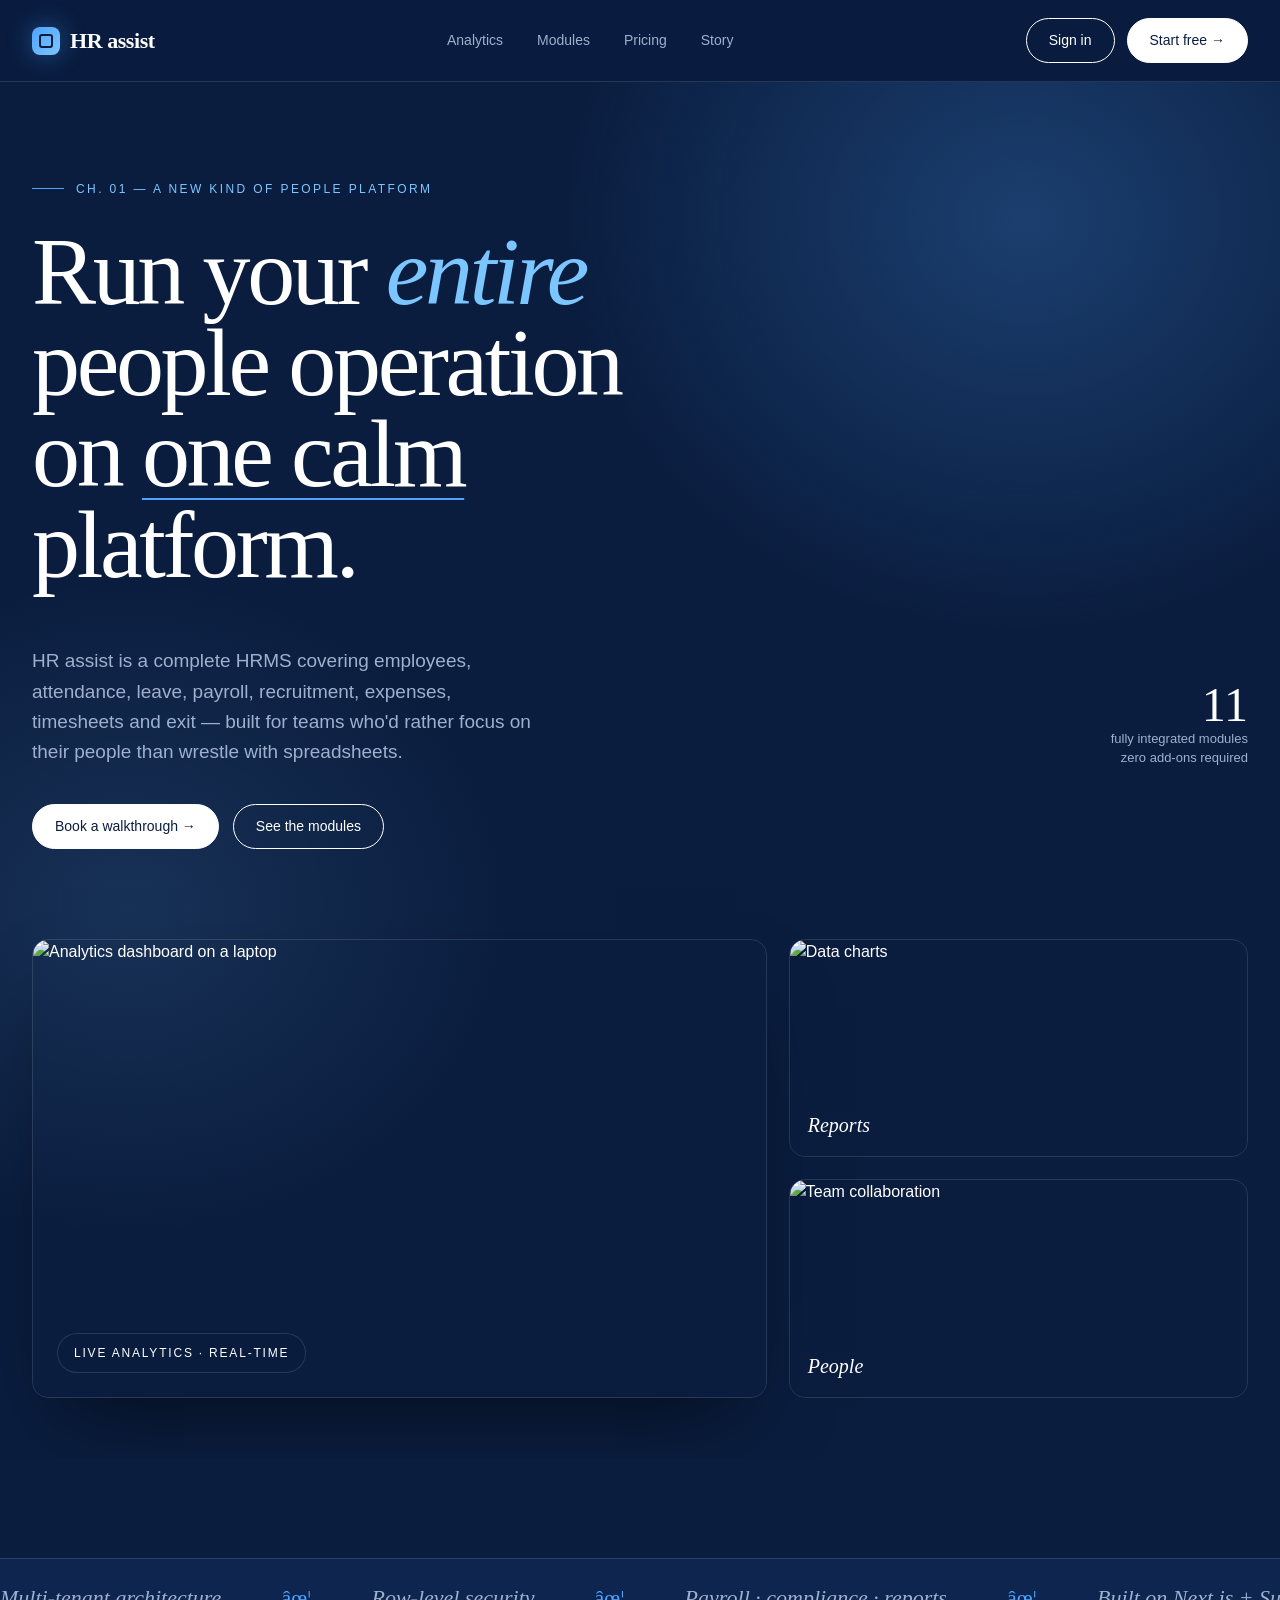
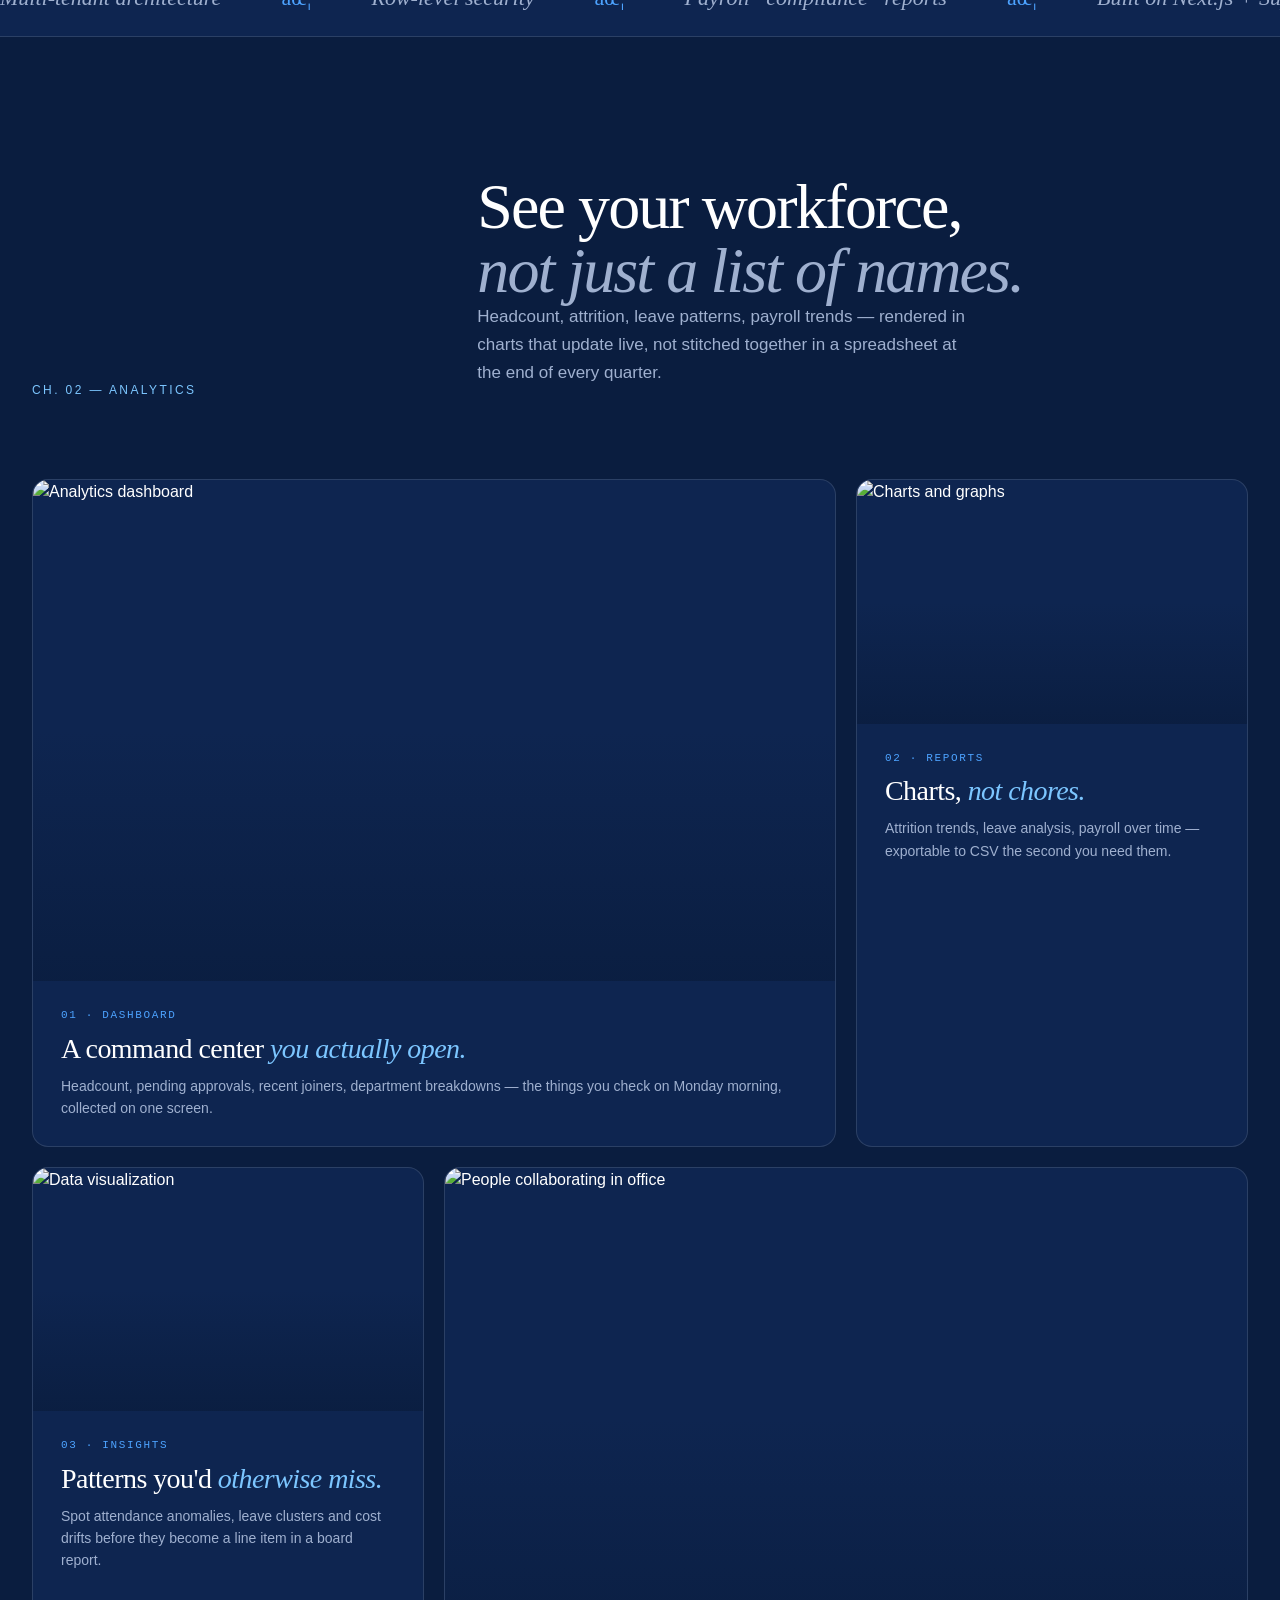
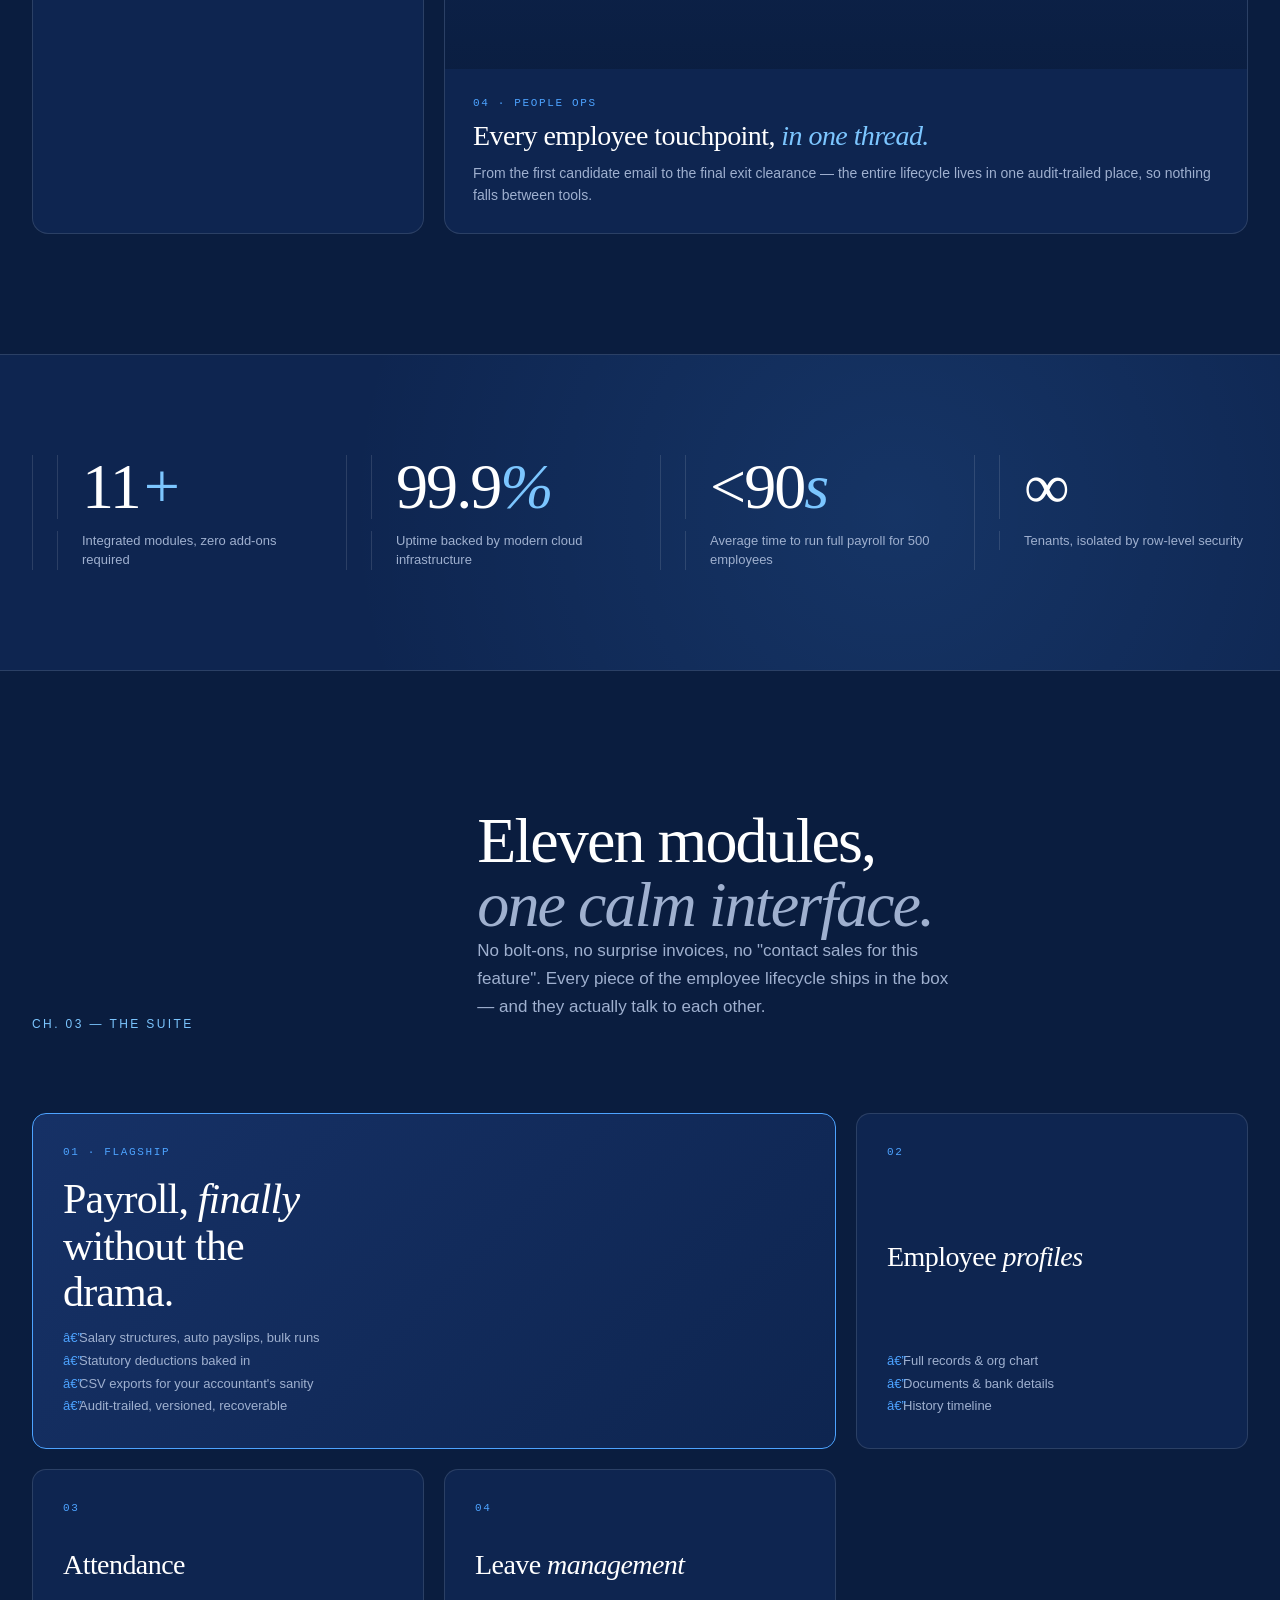
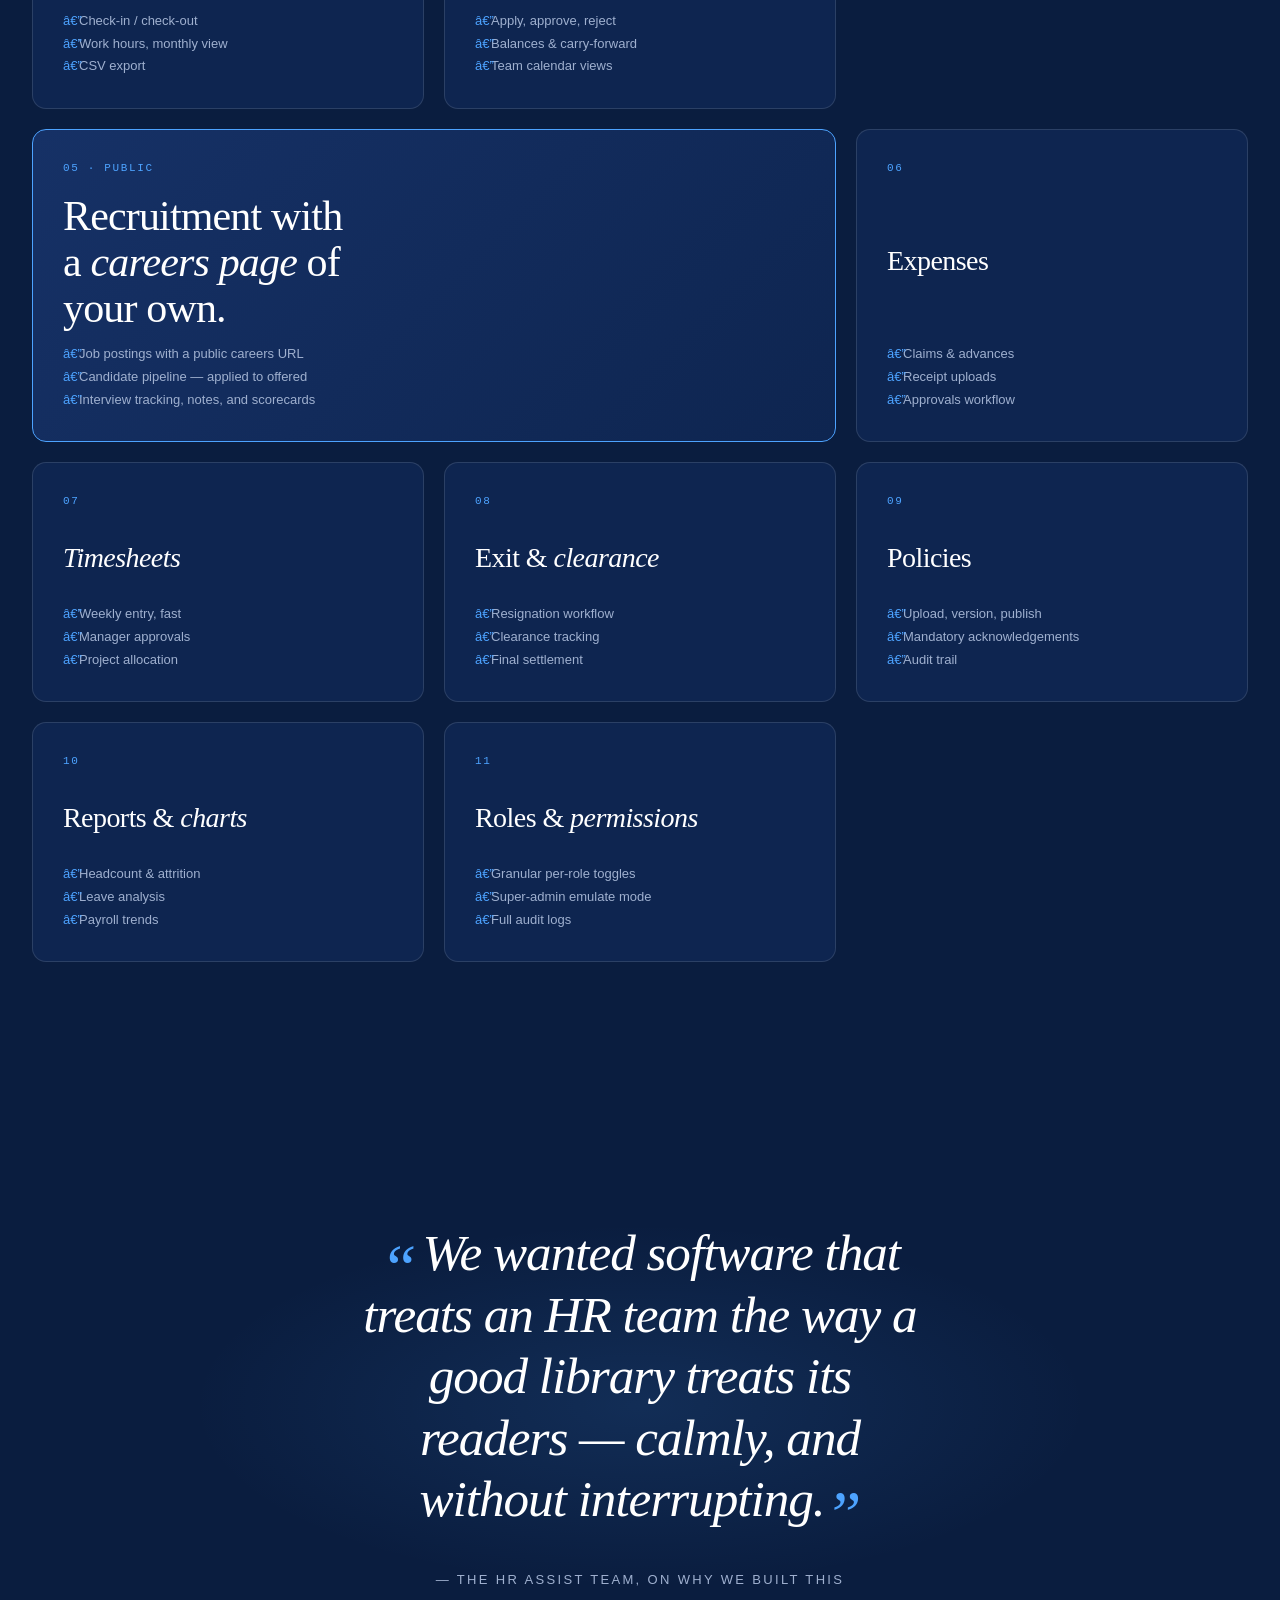
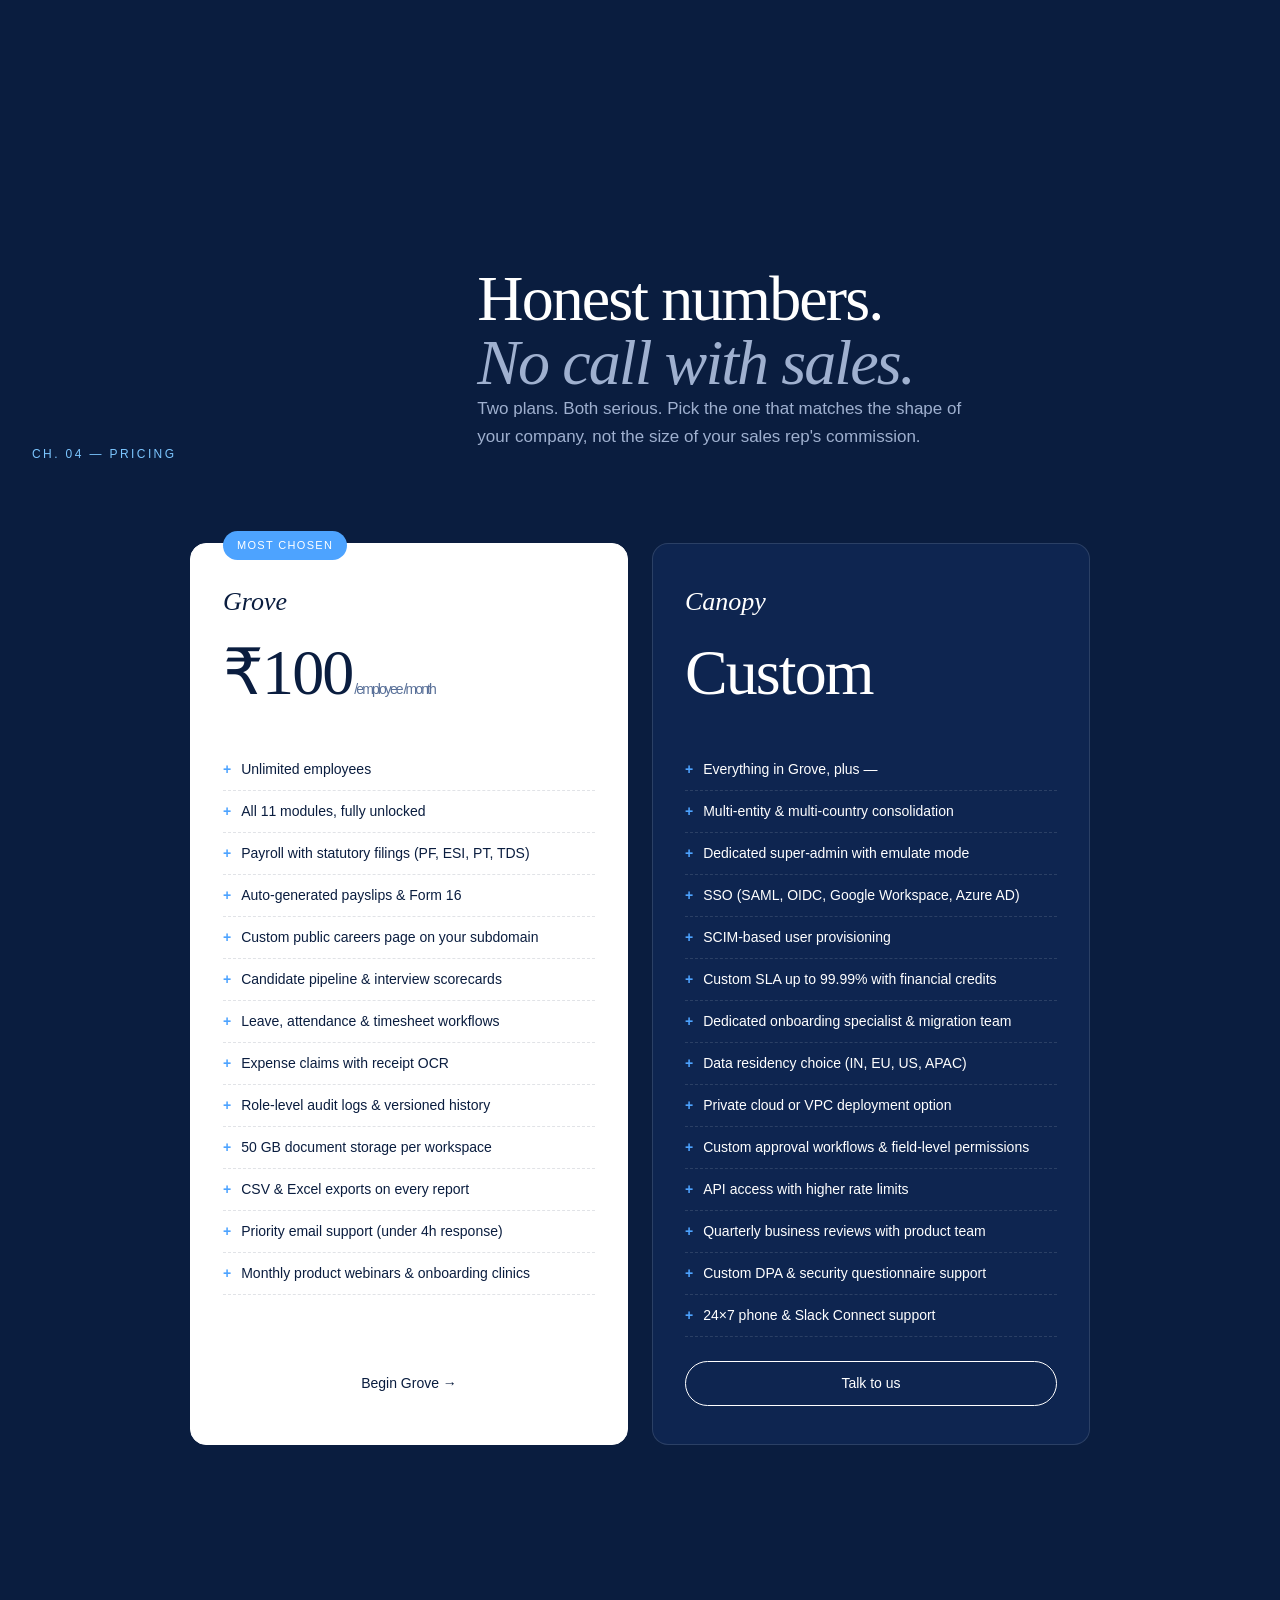
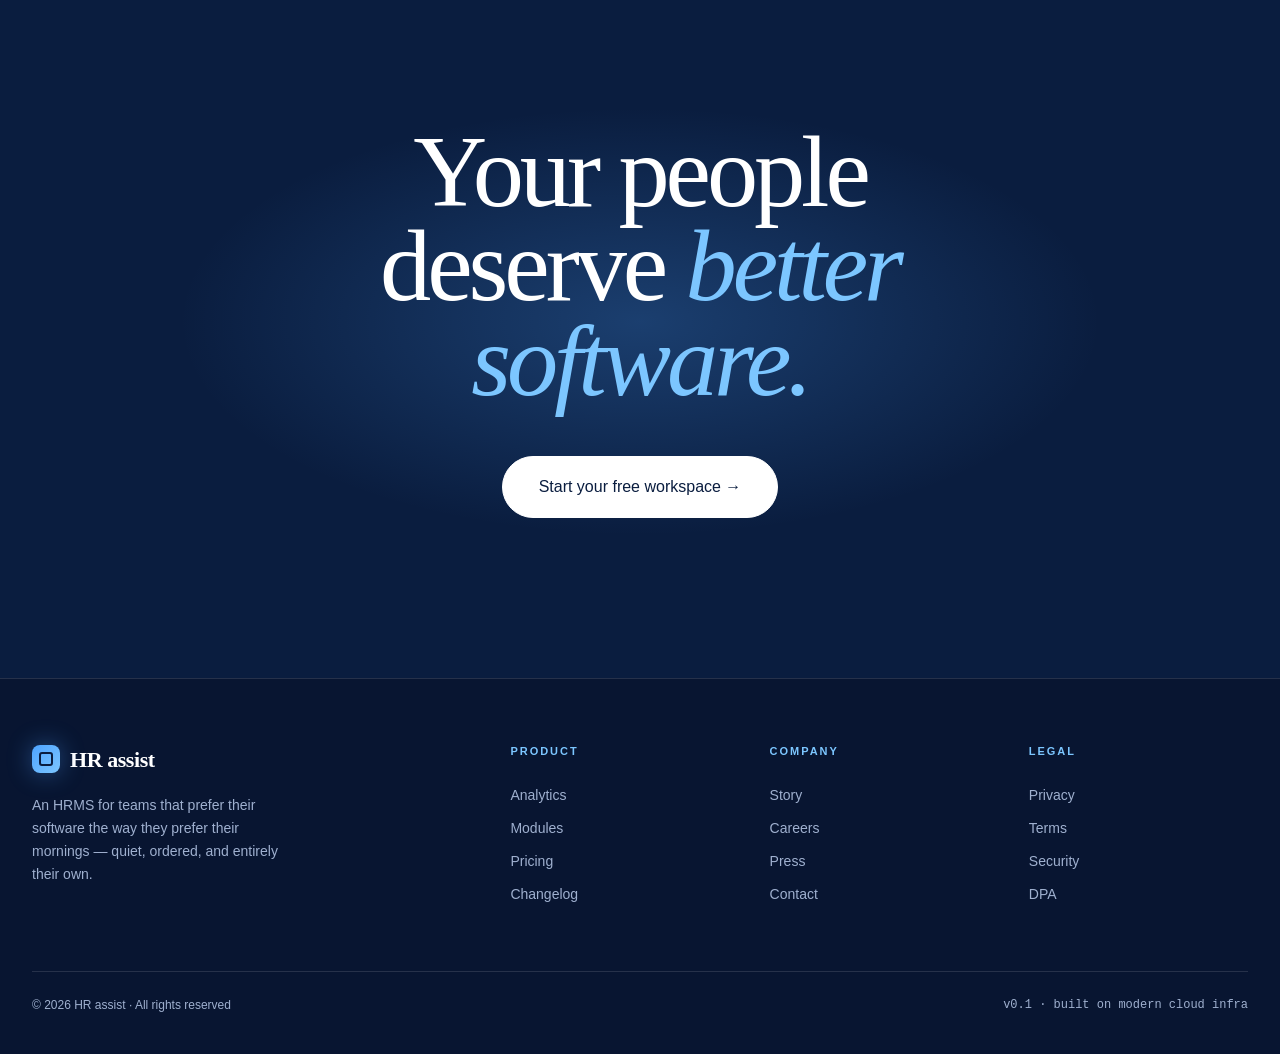
==== commit 4606f4a6: "Update index.html" ====
--- a/index.html
+++ b/index.html
@@ -23,7 +23,7 @@
     </div>
     <div class="nav-cta">
       <a class="btn btn-ghost" href="#">Sign in</a>
-      <a class="btn btn-primary" href="https://forms.gle/YOUR_FORM_ID" target="_blank" rel="noopener">Start free →</a>
+      <a class="btn btn-primary" href="signup.html">Start free →</a>
     </div>
   </div>
 </nav>
@@ -45,7 +45,7 @@
       </div>
     </div>
     <div class="hero-ctas">
-      <a class="btn btn-primary" href="https://forms.gle/YOUR_FORM_ID" target="_blank" rel="noopener">Book a walkthrough →</a>
+      <a class="btn btn-primary" href="signup.html">Book a walkthrough →</a>
       <a class="btn btn-ghost" href="#modules">See the modules</a>
     </div>
 
@@ -260,7 +260,7 @@
           <li>Priority email support (under 4h response)</li>
           <li>Monthly product webinars & onboarding clinics</li>
         </ul>
-        <a class="btn btn-primary" href="https://forms.gle/YOUR_FORM_ID" target="_blank" rel="noopener">Begin Grove →</a>
+        <a class="btn btn-primary" href="signup.html">Begin Grove →</a>
       </div>
       <div class="price reveal">
         <h4>Canopy</h4>
@@ -281,7 +281,7 @@
           <li>Custom DPA & security questionnaire support</li>
           <li>24×7 phone & Slack Connect support</li>
         </ul>
-        <a class="btn btn-ghost" href="https://forms.gle/YOUR_FORM_ID" target="_blank" rel="noopener">Talk to us</a>
+        <a class="btn btn-ghost" href="signup.html">Talk to us</a>
       </div>
     </div>
   </div>
@@ -290,7 +290,7 @@
 <section class="cta-final">
   <div class="wrap">
     <h2 class="serif reveal">Your people<br>deserve <em>better software.</em></h2>
-    <a class="btn btn-primary reveal" href="https://forms.gle/YOUR_FORM_ID" target="_blank" rel="noopener">Start your free workspace →</a>
+    <a class="btn btn-primary reveal" href="signup.html">Start your free workspace →</a>
   </div>
 </section>
 
--- a/assets/styles.css
+++ b/assets/styles.css
@@ -0,0 +1,211 @@
+:root{
+  --navy:#0a1d3f;
+  --navy-2:#0e2550;
+  --navy-3:#163166;
+  --ink:#081531;
+  --white:#ffffff;
+  --paper:#f6f8fc;
+  --mute:#9fb0cf;
+  --line:rgba(255,255,255,.12);
+  --line-dark:rgba(10,29,63,.12);
+  --accent:#4da3ff;
+  --accent-2:#7cc6ff;
+}
+*{box-sizing:border-box;margin:0;padding:0}
+html,body{background:var(--navy);color:var(--white);font-family:"Inter Tight",sans-serif;font-size:16px;line-height:1.5;-webkit-font-smoothing:antialiased}
+body{overflow-x:hidden}
+a{color:inherit;text-decoration:none}
+img{display:block;max-width:100%}
+.serif{font-family:"Fraunces",serif;font-variation-settings:"SOFT" 30}
+.mono{font-family:"JetBrains Mono",monospace}
+.wrap{max-width:1280px;margin:0 auto;padding:0 32px}
+
+/* NAV */
+nav{position:sticky;top:0;z-index:50;background:rgba(10,29,63,.78);backdrop-filter:blur(14px);border-bottom:1px solid var(--line)}
+.nav-inner{display:flex;align-items:center;justify-content:space-between;padding:18px 32px;max-width:1280px;margin:0 auto}
+.logo{font-family:"Fraunces",serif;font-weight:600;font-size:22px;letter-spacing:-.02em;display:flex;align-items:center;gap:10px}
+.logo-mark{width:28px;height:28px;border-radius:8px;background:linear-gradient(135deg,var(--accent),var(--accent-2));position:relative;box-shadow:0 0 24px rgba(77,163,255,.4)}
+.logo-mark::after{content:"";position:absolute;inset:7px;border:2px solid var(--navy);border-radius:3px}
+.nav-links{display:flex;gap:34px;font-size:14px;color:var(--mute)}
+.nav-links a:hover{color:var(--accent-2)}
+.nav-cta{display:flex;gap:12px;align-items:center}
+.btn{padding:11px 22px;border-radius:999px;font-size:14px;font-weight:500;border:1px solid var(--white);transition:.2s;cursor:pointer;display:inline-flex;align-items:center;gap:8px}
+.btn-primary{background:var(--white);color:var(--navy);border-color:var(--white)}
+.btn-primary:hover{background:var(--accent);color:var(--white);border-color:var(--accent)}
+.btn-ghost{background:transparent;color:var(--white)}
+.btn-ghost:hover{background:var(--white);color:var(--navy)}
+@media(max-width:860px){.nav-links{display:none}}
+
+/* HERO */
+.hero{padding:90px 0 60px;position:relative;overflow:hidden}
+.hero::before{content:"";position:absolute;inset:0;background:
+  radial-gradient(ellipse 60% 50% at 80% 10%,rgba(77,163,255,.25),transparent 60%),
+  radial-gradient(ellipse 50% 40% at 10% 60%,rgba(124,198,255,.12),transparent 60%);
+  pointer-events:none}
+.hero .wrap{position:relative}
+.eyebrow{display:inline-flex;align-items:center;gap:12px;font-size:12px;letter-spacing:.2em;text-transform:uppercase;color:var(--accent-2);margin-bottom:28px}
+.eyebrow::before{content:"";width:32px;height:1px;background:var(--accent)}
+.hero h1{font-family:"Fraunces",serif;font-weight:300;font-size:clamp(44px,7.5vw,108px);line-height:.95;letter-spacing:-.035em;max-width:15ch}
+.hero h1 em{font-style:italic;font-weight:400;color:var(--accent-2)}
+.hero h1 .under{text-decoration:underline;text-decoration-thickness:2px;text-underline-offset:12px;text-decoration-color:var(--accent)}
+.hero-sub{display:grid;grid-template-columns:1.4fr 1fr;gap:60px;margin-top:56px;align-items:end}
+.hero-sub p{font-size:19px;color:var(--mute);max-width:48ch;line-height:1.6}
+.hero-meta{font-size:13px;color:var(--mute);text-align:right}
+.hero-meta .num{font-family:"Fraunces",serif;font-size:48px;color:var(--white);display:block;line-height:1;font-weight:400}
+.hero-ctas{display:flex;gap:14px;margin-top:36px;flex-wrap:wrap}
+@media(max-width:860px){.hero-sub{grid-template-columns:1fr;gap:28px}.hero-meta{text-align:left}}
+
+/* HERO IMAGE MONTAGE */
+.montage{margin-top:90px;display:grid;grid-template-columns:1.6fr 1fr;gap:22px;position:relative}
+.montage-main{border-radius:16px;overflow:hidden;border:1px solid var(--line);box-shadow:0 40px 80px -30px rgba(0,0,0,.6);position:relative;aspect-ratio:16/10}
+.montage-main img{width:100%;height:100%;object-fit:cover}
+.montage-main::after{content:"";position:absolute;inset:0;background:linear-gradient(180deg,transparent 40%,rgba(10,29,63,.6));pointer-events:none}
+.montage-tag{position:absolute;left:24px;bottom:24px;font-size:12px;letter-spacing:.15em;text-transform:uppercase;color:var(--white);background:rgba(10,29,63,.7);backdrop-filter:blur(8px);padding:10px 16px;border-radius:999px;border:1px solid var(--line);z-index:2}
+.montage-side{display:grid;grid-template-rows:1fr 1fr;gap:22px}
+.montage-side > div{border-radius:16px;overflow:hidden;border:1px solid var(--line);position:relative}
+.montage-side img{width:100%;height:100%;object-fit:cover}
+.montage-side > div::after{content:"";position:absolute;inset:0;background:linear-gradient(180deg,transparent 50%,rgba(10,29,63,.7))}
+.side-lbl{position:absolute;left:18px;bottom:16px;font-family:"Fraunces",serif;font-size:20px;font-style:italic;z-index:2}
+@media(max-width:860px){.montage{grid-template-columns:1fr}}
+
+/* MARQUEE */
+.marquee{margin-top:100px;border-top:1px solid var(--line);border-bottom:1px solid var(--line);overflow:hidden;background:var(--navy-2)}
+.marquee-track{display:flex;gap:60px;padding:22px 0;white-space:nowrap;animation:scroll 40s linear infinite;font-family:"Fraunces",serif;font-size:22px;font-style:italic;color:var(--mute)}
+.marquee-track span{display:inline-flex;align-items:center;gap:60px}
+.marquee-track span::after{content:"âœ¦";color:var(--accent);font-style:normal}
+@keyframes scroll{to{transform:translateX(-50%)}}
+
+/* SECTIONS */
+section{padding:120px 0}
+.section-head{display:grid;grid-template-columns:1fr 2fr;gap:60px;margin-bottom:80px;align-items:end}
+.section-head .tag{font-size:12px;text-transform:uppercase;letter-spacing:.2em;color:var(--accent-2)}
+.section-head h2{font-family:"Fraunces",serif;font-weight:300;font-size:clamp(36px,5vw,72px);line-height:1;letter-spacing:-.03em;margin-top:18px}
+.section-head h2 em{font-style:italic;color:var(--mute)}
+.section-head .intro{font-size:17px;color:var(--mute);max-width:52ch;padding-bottom:12px;line-height:1.65}
+@media(max-width:860px){.section-head{grid-template-columns:1fr;gap:24px}}
+
+/* ANALYTICS SHOWCASE */
+.showcase{display:grid;grid-template-columns:repeat(12,1fr);gap:20px}
+.card{border:1px solid var(--line);border-radius:16px;overflow:hidden;background:var(--navy-2);position:relative;transition:.3s}
+.card:hover{transform:translateY(-6px);border-color:var(--accent)}
+.card .img{aspect-ratio:16/10;overflow:hidden;position:relative}
+.card .img img{width:100%;height:100%;object-fit:cover;transition:.6s}
+.card:hover .img img{transform:scale(1.05)}
+.card .img::after{content:"";position:absolute;inset:0;background:linear-gradient(180deg,transparent 50%,rgba(10,29,63,.85))}
+.card .body{padding:26px 28px}
+.card .num{font-family:"JetBrains Mono",monospace;font-size:11px;color:var(--accent);letter-spacing:.15em}
+.card h3{font-family:"Fraunces",serif;font-size:28px;font-weight:400;letter-spacing:-.02em;margin:10px 0 10px;line-height:1.1}
+.card h3 em{font-style:italic;color:var(--accent-2)}
+.card p{font-size:14px;color:var(--mute);line-height:1.6}
+.card.w4{grid-column:span 4}
+.card.w6{grid-column:span 6}
+.card.w8{grid-column:span 8}
+.card.w12{grid-column:span 12}
+@media(max-width:980px){.card.w4,.card.w6,.card.w8,.card.w12{grid-column:span 12}}
+
+/* MODULES GRID */
+.modules{display:grid;grid-template-columns:repeat(12,1fr);gap:20px}
+.mod{grid-column:span 4;border:1px solid var(--line);border-radius:14px;padding:30px;background:var(--navy-2);min-height:240px;display:flex;flex-direction:column;justify-content:space-between;position:relative;transition:.3s;overflow:hidden}
+.mod:hover{background:var(--navy-3);transform:translateY(-4px);border-color:var(--accent)}
+.mod-num{font-family:"JetBrains Mono",monospace;font-size:11px;color:var(--accent);letter-spacing:.15em}
+.mod h3{font-family:"Fraunces",serif;font-size:28px;font-weight:400;letter-spacing:-.02em;margin:16px 0 12px;line-height:1.1}
+.mod h3 em{font-style:italic}
+.mod-list{font-size:13px;color:var(--mute);line-height:1.75;list-style:none}
+.mod-list li{padding-left:16px;position:relative}
+.mod-list li::before{content:"â€”";position:absolute;left:0;color:var(--accent)}
+.mod.feat{grid-column:span 8;background:linear-gradient(135deg,var(--navy-3),var(--navy-2));border-color:var(--accent)}
+.mod.feat h3{font-size:42px;max-width:14ch}
+@media(max-width:980px){.mod,.mod.feat{grid-column:span 12}}
+
+/* STATS BAND */
+.stats{padding:100px 0;border-top:1px solid var(--line);border-bottom:1px solid var(--line);background:var(--navy-2);position:relative;overflow:hidden}
+.stats::before{content:"";position:absolute;inset:0;background:radial-gradient(circle at 70% 50%,rgba(77,163,255,.12),transparent 60%)}
+.stats .wrap{position:relative}
+.stats-grid{display:grid;grid-template-columns:repeat(4,1fr);gap:40px}
+.stats-grid div{border-left:1px solid var(--line);padding-left:24px}
+.stats-grid .num{font-family:"Fraunces",serif;font-size:64px;font-weight:300;color:var(--white);line-height:1;letter-spacing:-.03em}
+.stats-grid .num em{color:var(--accent-2);font-style:italic}
+.stats-grid .lbl{font-size:13px;color:var(--mute);margin-top:12px;line-height:1.5}
+@media(max-width:780px){.stats-grid{grid-template-columns:1fr 1fr;gap:30px}}
+
+/* QUOTE */
+.quote{padding:140px 0;text-align:center;position:relative;overflow:hidden}
+.quote::before{content:"";position:absolute;inset:0;background:radial-gradient(ellipse 50% 40% at 50% 50%,rgba(77,163,255,.12),transparent 70%)}
+.quote .wrap{position:relative}
+.quote blockquote{font-family:"Fraunces",serif;font-weight:300;font-style:italic;font-size:clamp(28px,4vw,52px);line-height:1.2;letter-spacing:-.02em;max-width:22ch;margin:0 auto}
+.quote blockquote::before{content:"\201C";color:var(--accent);font-size:1.3em;line-height:0;vertical-align:-.3em;margin-right:.1em}
+.quote blockquote::after{content:"\201D";color:var(--accent);font-size:1.3em;line-height:0;vertical-align:-.3em}
+.quote cite{display:block;margin-top:40px;font-size:13px;text-transform:uppercase;letter-spacing:.18em;color:var(--mute);font-style:normal}
+
+/* PRICING */
+.price-grid{display:grid;grid-template-columns:repeat(3,1fr);gap:24px;margin-top:60px}
+.price-grid.two{grid-template-columns:repeat(2,1fr);max-width:900px;margin-left:auto;margin-right:auto}
+.price{border:1px solid var(--line);border-radius:16px;padding:38px 32px;background:var(--navy-2);display:flex;flex-direction:column;transition:.3s}
+.price:hover{border-color:var(--accent)}
+.price.feat{background:var(--white);color:var(--navy);position:relative;border-color:var(--white)}
+.price.feat::before{content:"Most chosen";position:absolute;top:-13px;left:32px;background:var(--accent);color:var(--white);font-size:11px;padding:6px 14px;border-radius:999px;text-transform:uppercase;letter-spacing:.12em}
+.price h4{font-family:"Fraunces",serif;font-size:26px;font-weight:400;font-style:italic}
+.price .amt{font-family:"Fraunces",serif;font-size:64px;font-weight:300;letter-spacing:-.03em;line-height:1;margin:20px 0}
+.price .amt small{font-size:14px;color:var(--mute);font-family:"Inter Tight",sans-serif}
+.price.feat .amt small{color:#5a7199}
+.price ul{list-style:none;margin:24px 0;font-size:14px;flex:1}
+.price li{padding:10px 0;border-bottom:1px dashed var(--line);display:flex;gap:10px}
+.price.feat li{border-color:rgba(10,29,63,.12)}
+.price li::before{content:"+";color:var(--accent);font-weight:600}
+.price .btn{justify-content:center}
+@media(max-width:860px){.price-grid,.price-grid.two{grid-template-columns:1fr}}
+
+/* CTA FINAL */
+.cta-final{padding:160px 0;text-align:center;position:relative;overflow:hidden}
+.cta-final::before{content:"";position:absolute;inset:0;background:
+  radial-gradient(ellipse 60% 50% at 50% 50%,rgba(77,163,255,.25),transparent 60%)}
+.cta-final .wrap{position:relative}
+.cta-final h2{font-family:"Fraunces",serif;font-weight:300;font-size:clamp(48px,8vw,128px);line-height:.92;letter-spacing:-.04em;max-width:15ch;margin:0 auto}
+.cta-final h2 em{font-style:italic;color:var(--accent-2)}
+.cta-final .btn{margin-top:48px;padding:18px 36px;font-size:16px}
+
+/* FOOTER */
+footer{border-top:1px solid var(--line);padding:64px 0 40px;background:var(--ink)}
+.foot{display:grid;grid-template-columns:2fr 1fr 1fr 1fr;gap:40px}
+.foot h5{font-size:11px;text-transform:uppercase;letter-spacing:.18em;color:var(--accent-2);margin-bottom:20px}
+.foot a{display:block;font-size:14px;padding:6px 0;color:var(--mute)}
+.foot a:hover{color:var(--white)}
+.foot-brand p{font-size:14px;color:var(--mute);margin-top:18px;max-width:34ch;line-height:1.65}
+.foot-bottom{margin-top:60px;padding-top:24px;border-top:1px solid var(--line);display:flex;justify-content:space-between;font-size:12px;color:var(--mute)}
+@media(max-width:780px){.foot{grid-template-columns:1fr 1fr}.foot-bottom{flex-direction:column;gap:10px}}
+
+.reveal{opacity:0;transform:translateY(28px);transition:opacity .9s ease,transform .9s ease}
+.reveal.in{opacity:1;transform:none}
+
+/* ---------- SUBPAGE (story, careers, legal, etc.) ---------- */
+.page{padding:100px 0 140px;position:relative;overflow:hidden}
+.page::before{content:"";position:absolute;inset:0;background:radial-gradient(ellipse 60% 40% at 80% 0%,rgba(77,163,255,.18),transparent 60%);pointer-events:none}
+.page .wrap{position:relative;max-width:880px}
+.page .eyebrow{margin-bottom:20px}
+.page h1{font-family:"Fraunces",serif;font-weight:300;font-size:clamp(42px,6vw,84px);line-height:.98;letter-spacing:-.03em;margin-bottom:30px}
+.page h1 em{font-style:italic;color:var(--accent-2)}
+.page .lede{font-size:20px;color:var(--mute);line-height:1.6;max-width:60ch;margin-bottom:60px}
+.page h2{font-family:"Fraunces",serif;font-weight:400;font-size:32px;letter-spacing:-.02em;margin:60px 0 18px;color:var(--white)}
+.page h3{font-family:"Fraunces",serif;font-weight:400;font-size:22px;margin:36px 0 12px;color:var(--accent-2)}
+.page p,.page li{font-size:16px;color:var(--mute);line-height:1.75;margin-bottom:14px}
+.page ul,.page ol{padding-left:22px;margin-bottom:20px}
+.page li{margin-bottom:8px}
+.page strong{color:var(--white);font-weight:500}
+.page a.inline{color:var(--accent-2);border-bottom:1px solid var(--accent);padding-bottom:1px}
+.page .meta{font-size:13px;color:var(--mute);text-transform:uppercase;letter-spacing:.15em;margin-top:60px;padding-top:20px;border-top:1px solid var(--line)}
+
+.jobs{display:grid;gap:18px;margin-top:30px}
+.job{border:1px solid var(--line);border-radius:14px;padding:24px 28px;background:var(--navy-2);transition:.3s}
+.job:hover{border-color:var(--accent);transform:translateY(-3px)}
+.job h3{margin:0 0 8px;color:var(--white)}
+.job .tags{display:flex;gap:10px;flex-wrap:wrap;margin-top:14px}
+.job .tags span{font-size:11px;padding:5px 12px;border-radius:999px;background:var(--navy-3);color:var(--accent-2);letter-spacing:.08em;text-transform:uppercase}
+
+.contact-grid{display:grid;grid-template-columns:1fr 1fr;gap:24px;margin-top:30px}
+.contact-card{border:1px solid var(--line);border-radius:14px;padding:28px;background:var(--navy-2)}
+.contact-card h3{margin-top:0;color:var(--white)}
+@media(max-width:780px){.contact-grid{grid-template-columns:1fr}}
+
+.changelog-entry{border-left:2px solid var(--accent);padding-left:24px;margin-bottom:40px}
+.changelog-entry .date{font-family:"JetBrains Mono",monospace;font-size:12px;color:var(--accent);letter-spacing:.12em}
+.changelog-entry h3{margin:6px 0 12px;color:var(--white)}
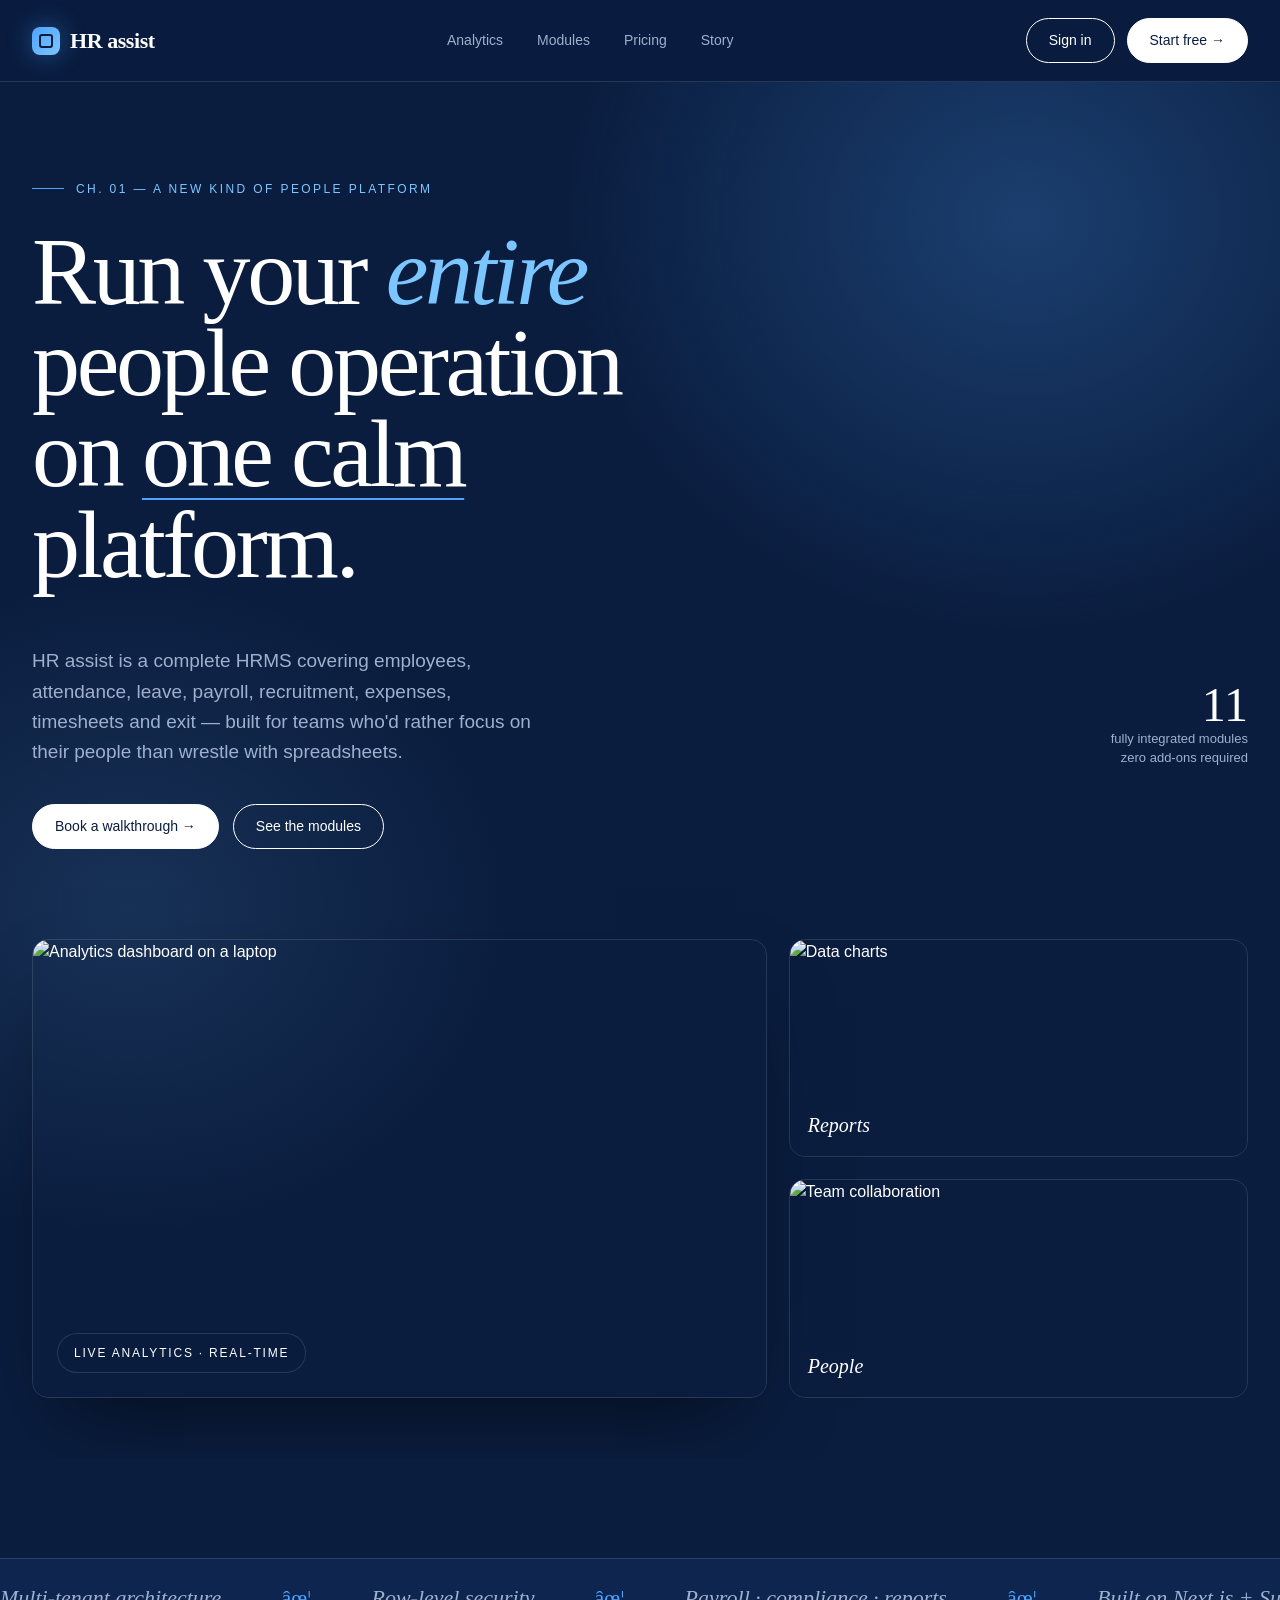
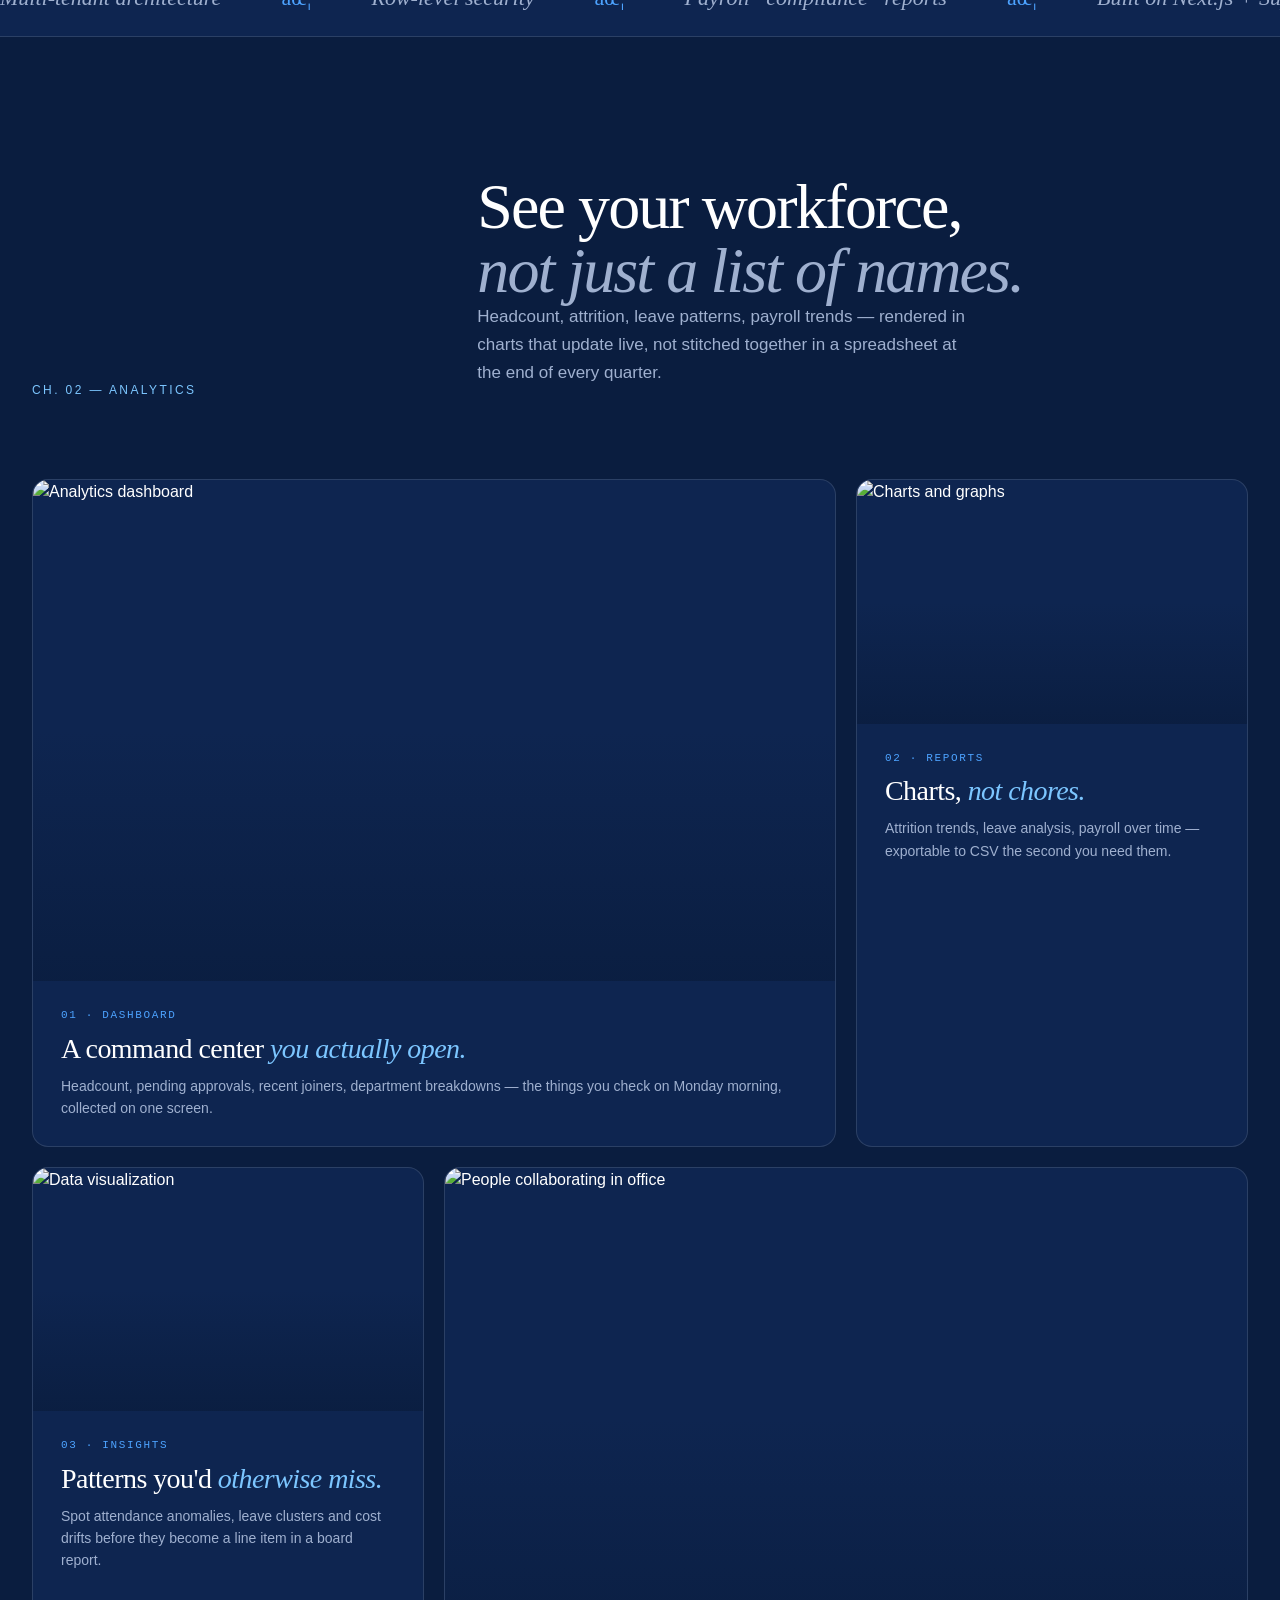
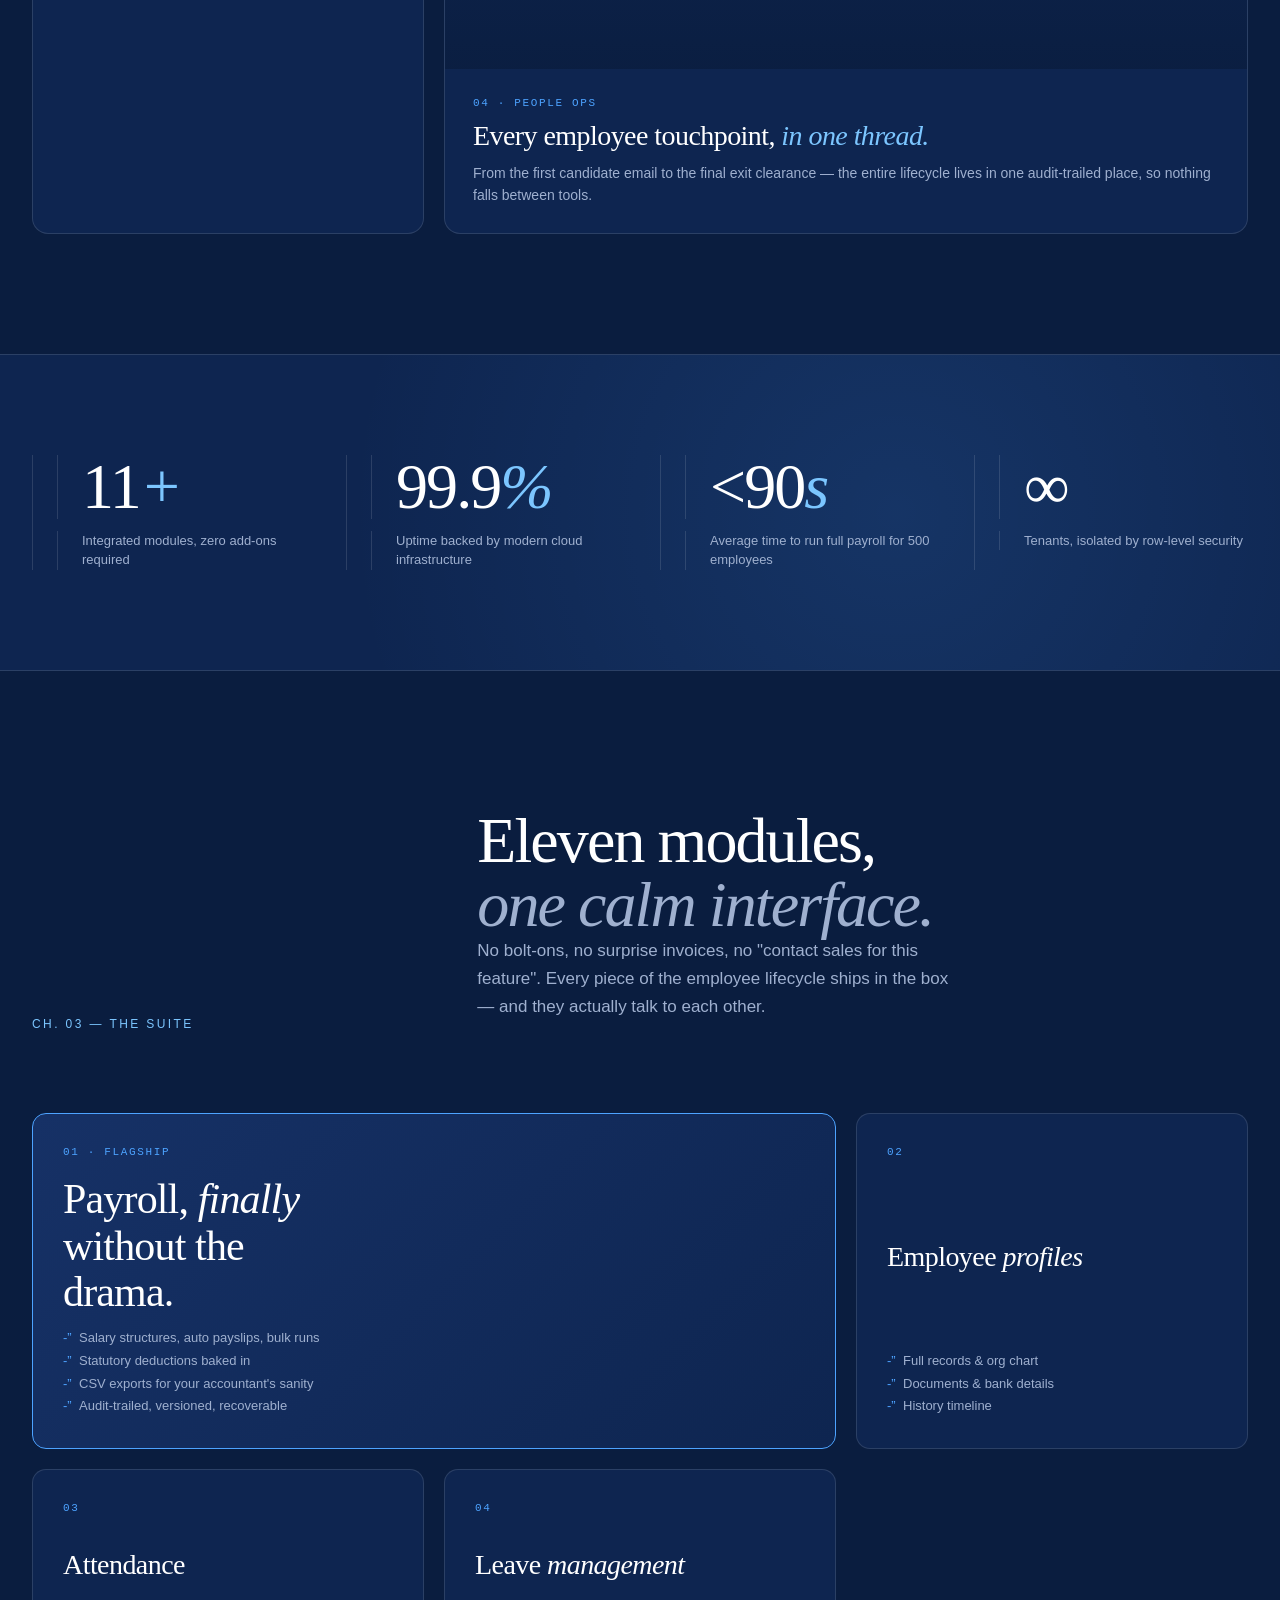
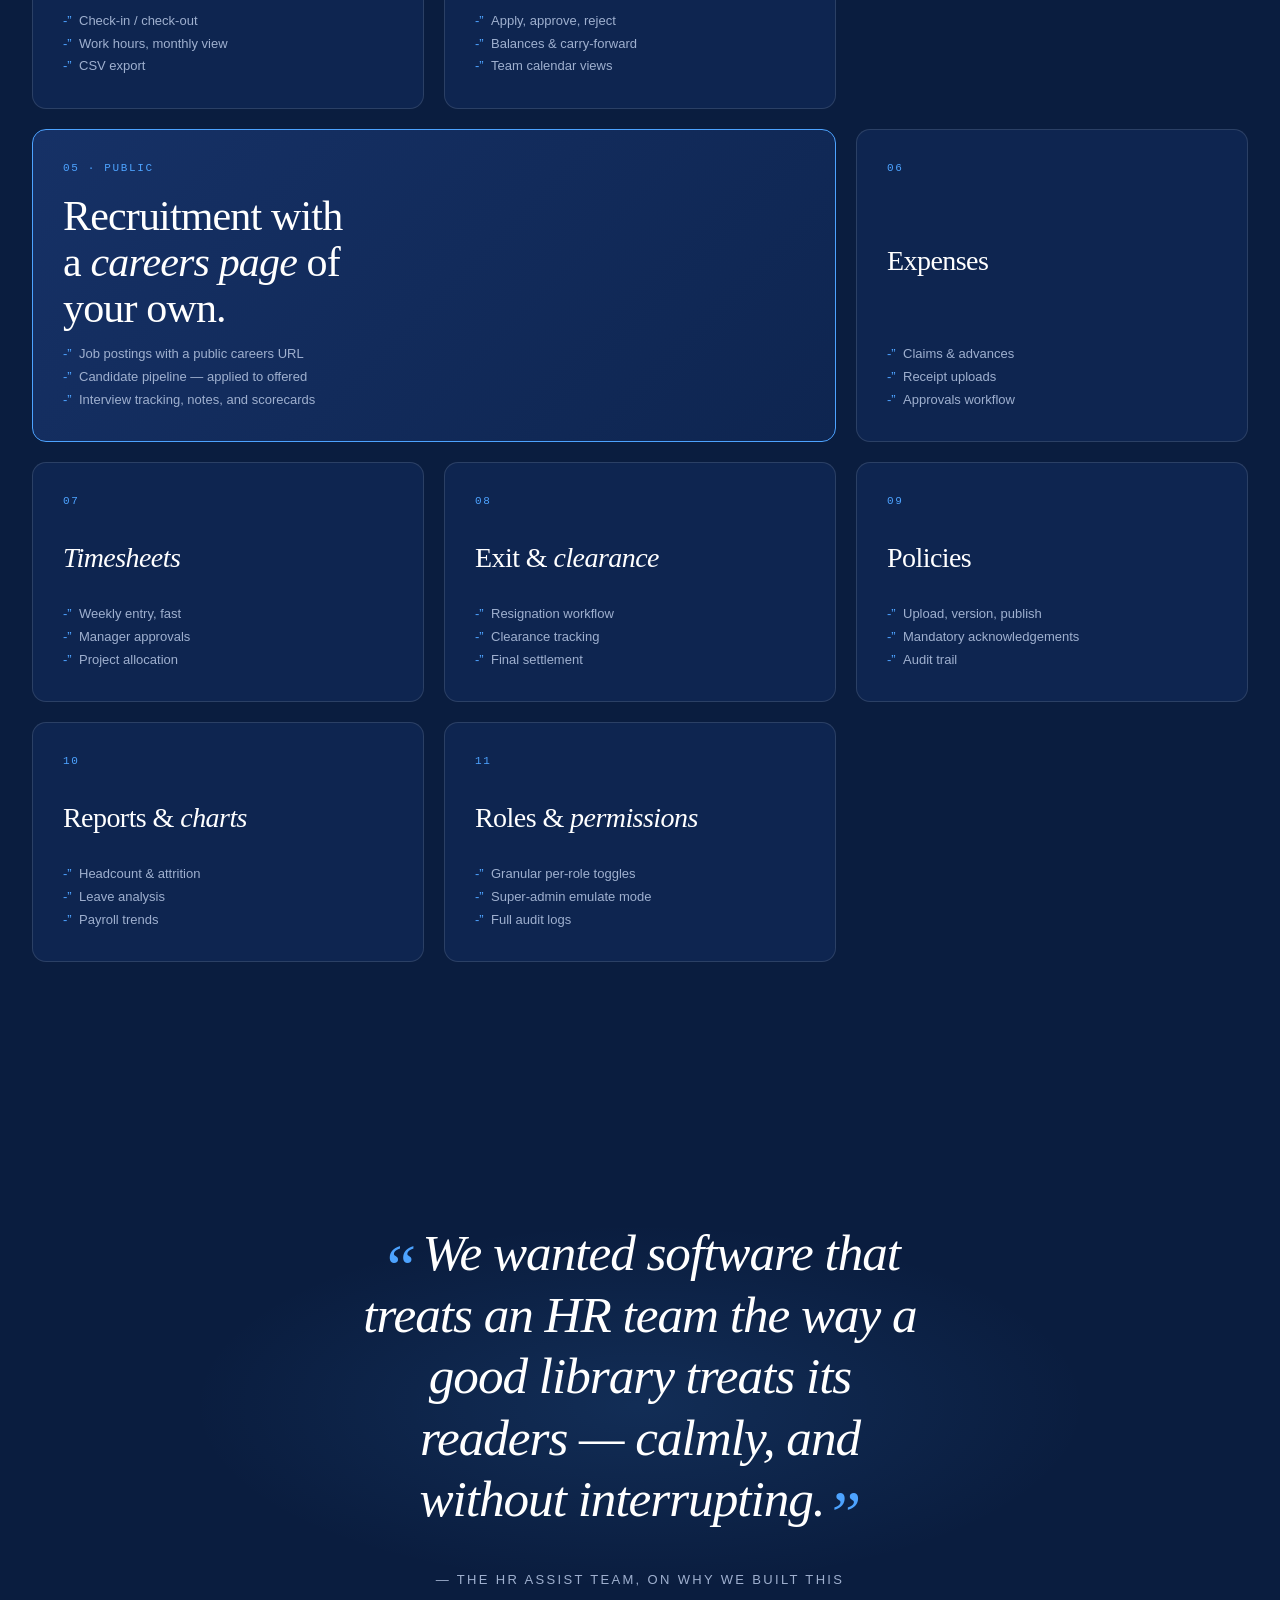
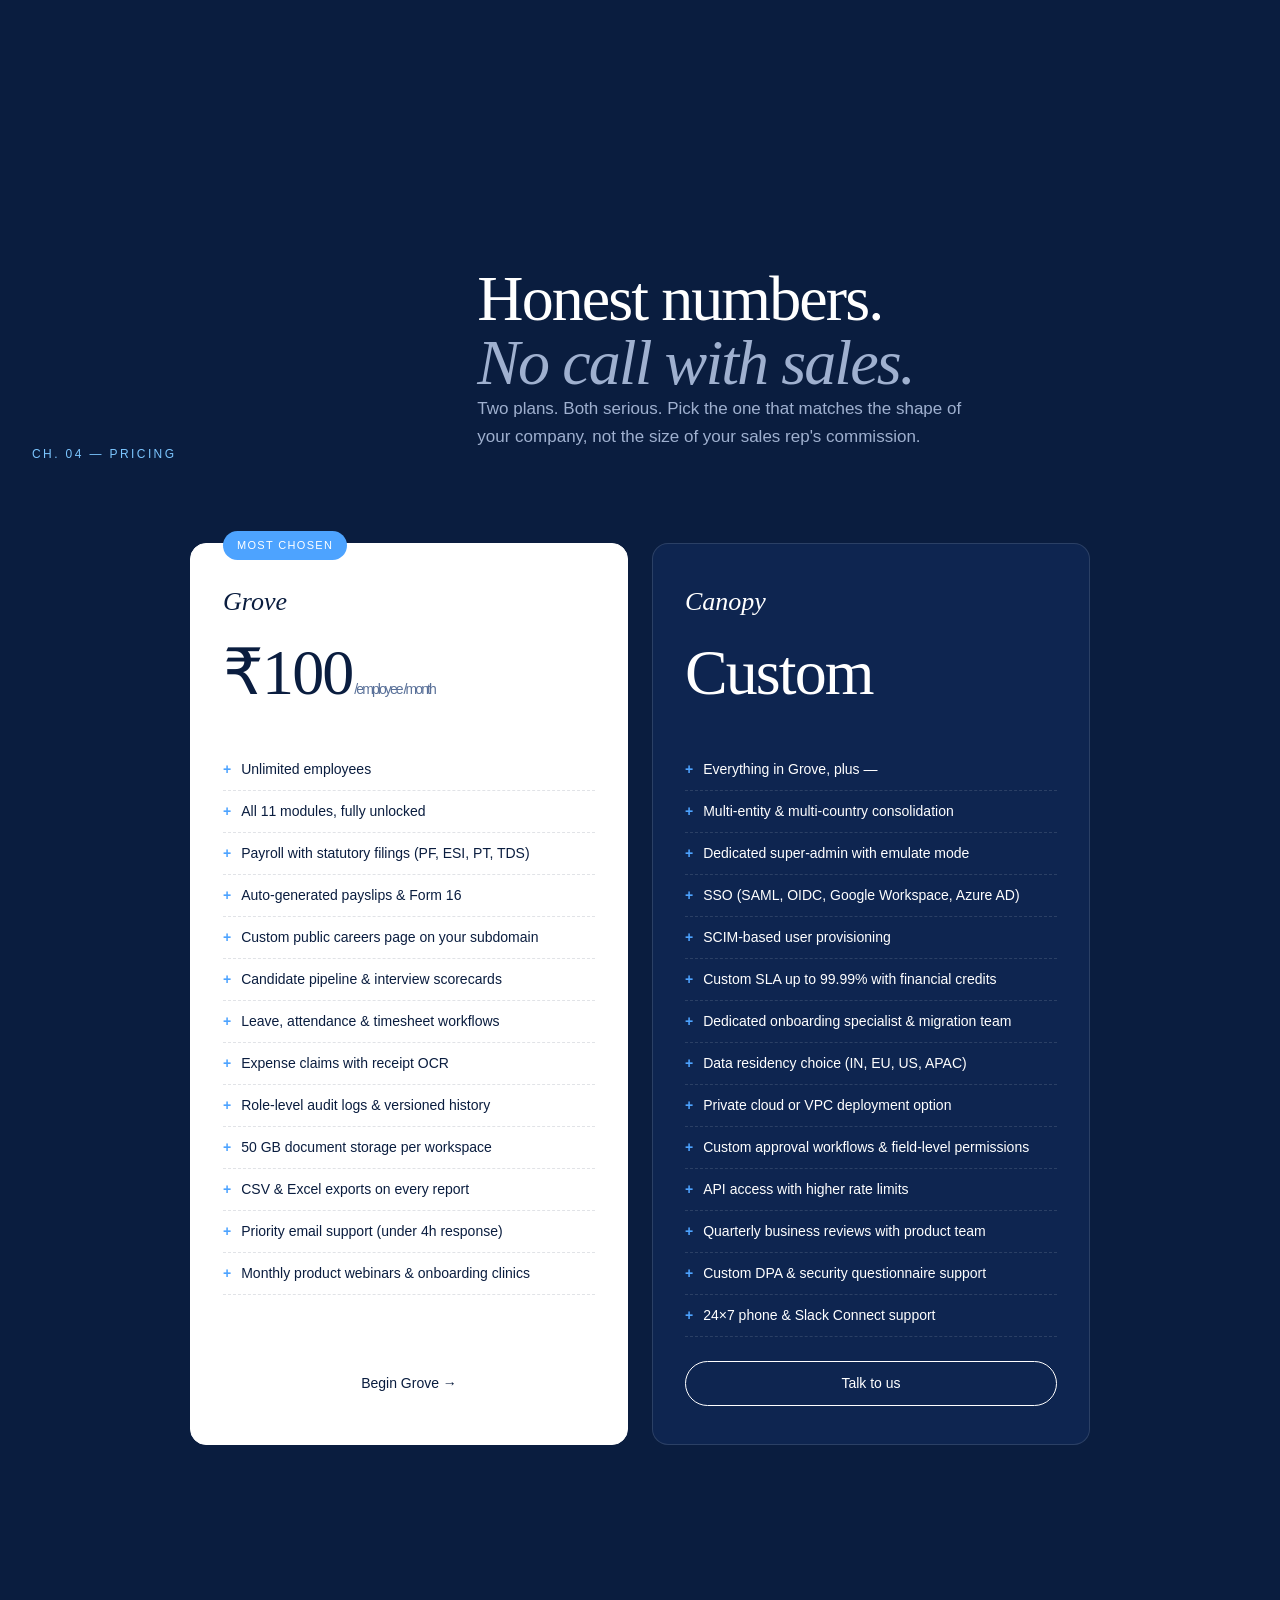
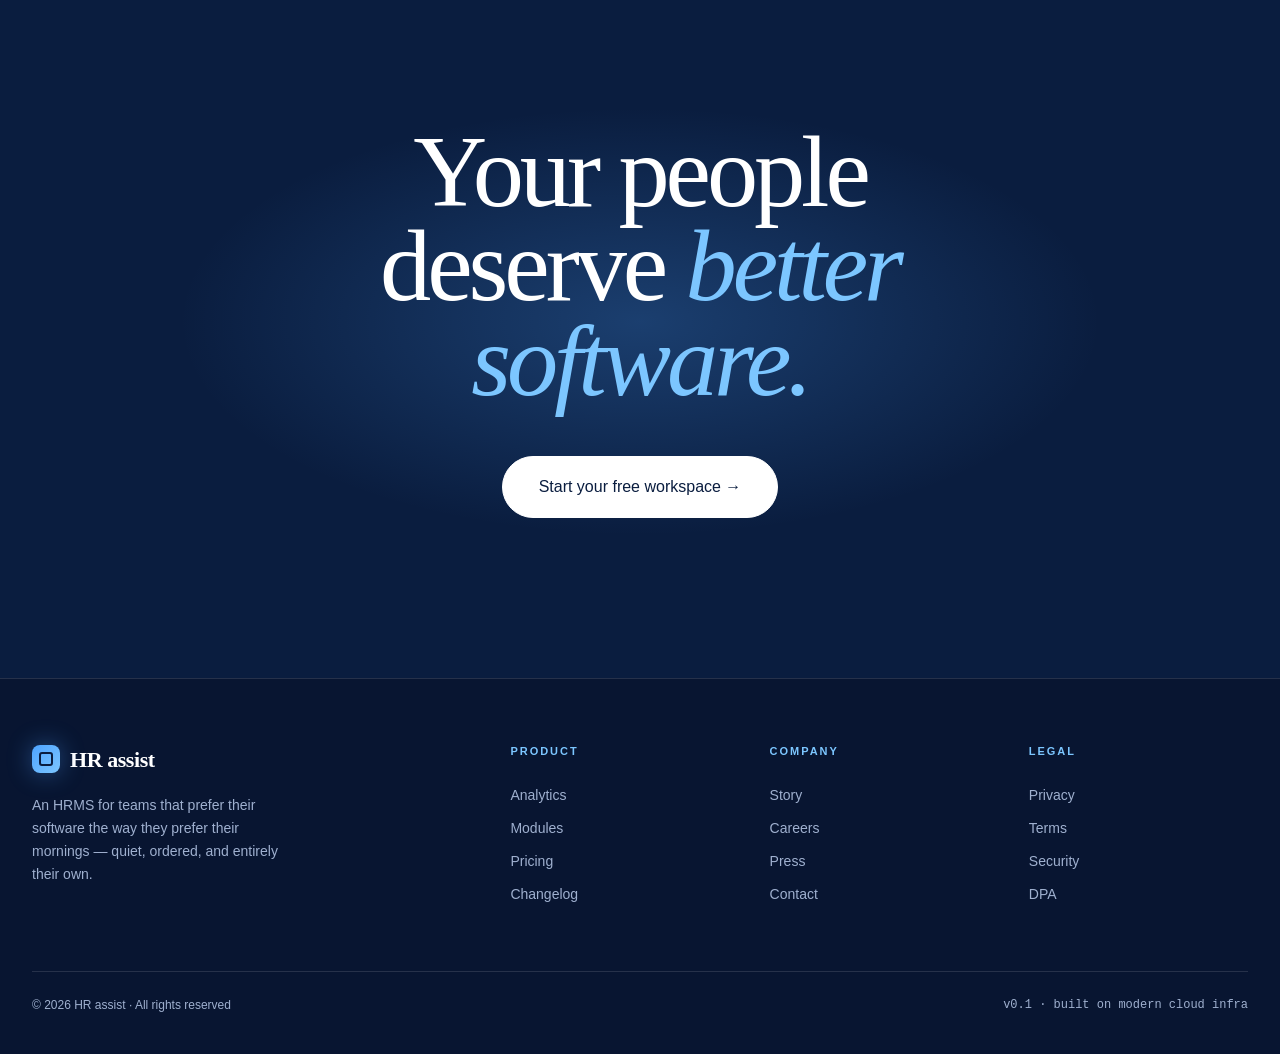
==== commit a996a303: "Update index.html" ====
--- a/index.html
+++ b/index.html
@@ -3,7 +3,7 @@
 <head>
 <meta charset="utf-8"/>
 <meta name="viewport" content="width=device-width,initial-scale=1"/>
-<title>HR assist — The complete people platform</title>
+<title>HR Assist — The complete people platform</title>
 <meta name="description" content="HR assist is a complete HRMS covering employees, attendance, leave, payroll, recruitment, expenses, timesheets and more — in one calm platform."/>
 <link rel="preconnect" href="https://fonts.googleapis.com">
 <link rel="preconnect" href="https://fonts.gstatic.com" crossorigin>
--- a/assets/styles.css
+++ b/assets/styles.css
@@ -112,7 +112,7 @@
 .mod h3 em{font-style:italic}
 .mod-list{font-size:13px;color:var(--mute);line-height:1.75;list-style:none}
 .mod-list li{padding-left:16px;position:relative}
-.mod-list li::before{content:"â€”";position:absolute;left:0;color:var(--accent)}
+.mod-list li::before{content:"-”";position:absolute;left:0;color:var(--accent)}
 .mod.feat{grid-column:span 8;background:linear-gradient(135deg,var(--navy-3),var(--navy-2));border-color:var(--accent)}
 .mod.feat h3{font-size:42px;max-width:14ch}
 @media(max-width:980px){.mod,.mod.feat{grid-column:span 12}}
@@ -209,3 +209,173 @@
 .changelog-entry{border-left:2px solid var(--accent);padding-left:24px;margin-bottom:40px}
 .changelog-entry .date{font-family:"JetBrains Mono",monospace;font-size:12px;color:var(--accent);letter-spacing:.12em}
 .changelog-entry h3{margin:6px 0 12px;color:var(--white)}
+
+/* ---------- SIGNUP PAGE ---------- */
+.signup-page{padding:70px 0 120px;position:relative;overflow:hidden;min-height:calc(100vh - 80px)}
+.signup-page::before{content:"";position:absolute;inset:0;background:
+  radial-gradient(ellipse 60% 50% at 85% 15%,rgba(77,163,255,.22),transparent 60%),
+  radial-gradient(ellipse 50% 40% at 15% 80%,rgba(124,198,255,.10),transparent 60%);
+  pointer-events:none}
+.signup-page .wrap{position:relative}
+.signup-grid{display:grid;grid-template-columns:1fr 1.2fr;gap:80px;align-items:start}
+@media(max-width:960px){.signup-grid{grid-template-columns:1fr;gap:60px}}
+
+.signup-intro .eyebrow{margin-bottom:24px}
+.signup-intro h1{font-family:"Fraunces",serif;font-weight:300;font-size:clamp(40px,5.5vw,76px);line-height:.98;letter-spacing:-.03em;margin-bottom:28px}
+.signup-intro h1 em{font-style:italic;color:var(--accent-2)}
+.signup-intro .lede{font-size:18px;color:var(--mute);line-height:1.65;max-width:42ch;margin-bottom:48px}
+
+.signup-bullets{list-style:none;display:flex;flex-direction:column;gap:24px;margin-bottom:48px}
+.signup-bullets li{display:flex;gap:18px;align-items:flex-start}
+.bullet-num{font-family:"JetBrains Mono",monospace;font-size:11px;color:var(--accent);letter-spacing:.12em;border:1px solid var(--line);padding:6px 10px;border-radius:6px;flex-shrink:0;margin-top:2px}
+.signup-bullets strong{display:block;font-family:"Fraunces",serif;font-size:18px;font-weight:400;color:var(--white);margin-bottom:4px}
+.signup-bullets p{font-size:14px;color:var(--mute);line-height:1.6;margin:0}
+
+.signup-trust{border-top:1px solid var(--line);padding-top:28px;margin-top:12px}
+.signup-trust .mono{font-size:11px;color:var(--accent-2);letter-spacing:.15em;text-transform:uppercase;margin-bottom:10px}
+.signup-trust p{font-size:13px;color:var(--mute);line-height:1.6;max-width:38ch}
+
+/* Form card */
+.signup-form-wrap{position:relative}
+.signup-form{background:var(--navy-2);border:1px solid var(--line);border-radius:20px;padding:48px 44px;box-shadow:0 40px 80px -40px rgba(0,0,0,.5)}
+@media(max-width:640px){.signup-form{padding:32px 24px;border-radius:16px}}
+
+.form-head{margin-bottom:36px;padding-bottom:28px;border-bottom:1px solid var(--line)}
+.form-head .tag{font-size:11px;text-transform:uppercase;letter-spacing:.2em;color:var(--accent-2);margin-bottom:12px}
+.form-head h2{font-family:"Fraunces",serif;font-size:36px;font-weight:300;letter-spacing:-.02em}
+.form-head h2 em{font-style:italic;color:var(--accent-2)}
+
+.field{margin-bottom:26px}
+.field-row{display:grid;grid-template-columns:1fr 1fr;gap:20px;margin-bottom:26px}
+.field-row .field{margin-bottom:0}
+@media(max-width:560px){.field-row{grid-template-columns:1fr;gap:26px}}
+
+.field label{display:block;font-size:13px;font-weight:500;color:var(--white);margin-bottom:10px;letter-spacing:.01em}
+.field .req{color:var(--accent);margin-left:2px}
+.field .hint,.field .hint-inline{font-size:12px;color:var(--mute);margin-top:6px;display:block}
+.field .hint-inline{display:inline;margin-left:8px;font-weight:400;text-transform:none;letter-spacing:0}
+
+.field input[type=text],
+.field input[type=email],
+.field input[type=tel],
+.field textarea{
+  width:100%;
+  background:var(--navy);
+  border:1px solid var(--line);
+  border-radius:10px;
+  padding:14px 16px;
+  color:var(--white);
+  font-family:inherit;
+  font-size:15px;
+  line-height:1.5;
+  transition:.2s;
+}
+.field input::placeholder,.field textarea::placeholder{color:#5a6b8a}
+.field input:focus,.field textarea:focus{
+  outline:none;
+  border-color:var(--accent);
+  background:var(--navy-3);
+  box-shadow:0 0 0 4px rgba(77,163,255,.12);
+}
+.field textarea{resize:vertical;min-height:100px}
+.field input:invalid:not(:placeholder-shown){border-color:#ff6b6b}
+
+/* Radio card group */
+.radio-grid{display:grid;grid-template-columns:repeat(5,1fr);gap:10px}
+@media(max-width:720px){.radio-grid{grid-template-columns:repeat(2,1fr)}}
+.radio-card{position:relative;cursor:pointer}
+.radio-card input{position:absolute;opacity:0;pointer-events:none}
+.radio-label{
+  display:flex;flex-direction:column;align-items:center;justify-content:center;
+  padding:16px 10px;
+  border:1px solid var(--line);
+  border-radius:10px;
+  background:var(--navy);
+  transition:.2s;
+  text-align:center;
+  min-height:72px;
+}
+.radio-label strong{font-family:"Fraunces",serif;font-size:18px;font-weight:400;color:var(--white);display:block}
+.radio-label small{font-size:11px;color:var(--mute);margin-top:4px;letter-spacing:.02em}
+.radio-card:hover .radio-label{border-color:var(--accent-2);background:var(--navy-3)}
+.radio-card input:checked + .radio-label{
+  border-color:var(--accent);
+  background:linear-gradient(135deg,rgba(77,163,255,.18),rgba(77,163,255,.06));
+  box-shadow:0 0 0 3px rgba(77,163,255,.15);
+}
+.radio-card input:checked + .radio-label strong{color:var(--accent-2)}
+
+/* Chip checkboxes */
+.chip-grid{display:flex;flex-wrap:wrap;gap:8px}
+.chip{position:relative;cursor:pointer}
+.chip input{position:absolute;opacity:0;pointer-events:none}
+.chip span{
+  display:inline-block;
+  padding:9px 16px;
+  border:1px solid var(--line);
+  border-radius:999px;
+  background:var(--navy);
+  font-size:13px;
+  color:var(--mute);
+  transition:.2s;
+}
+.chip:hover span{border-color:var(--accent-2);color:var(--white)}
+.chip input:checked + span{
+  border-color:var(--accent);
+  background:var(--accent);
+  color:var(--navy);
+  font-weight:500;
+}
+
+/* Consent checkbox */
+.consent{margin:10px 0 30px;padding:18px 20px;background:var(--navy);border:1px solid var(--line);border-radius:10px}
+.consent label{display:flex;gap:12px;align-items:flex-start;cursor:pointer;font-size:13px;color:var(--mute);line-height:1.55}
+.consent input[type=checkbox]{
+  width:18px;height:18px;
+  accent-color:var(--accent);
+  flex-shrink:0;
+  margin-top:1px;
+  cursor:pointer;
+}
+.consent a.inline{color:var(--accent-2);border-bottom:1px solid var(--accent)}
+
+/* Submit button */
+.btn-submit{
+  width:100%;
+  justify-content:center;
+  padding:18px 28px;
+  font-size:15px;
+  font-weight:500;
+  position:relative;
+}
+.btn-submit .btn-loading{display:none}
+.btn-submit.is-loading .btn-label{display:none}
+.btn-submit.is-loading .btn-loading{display:inline}
+.btn-submit:disabled{opacity:.7;cursor:wait}
+
+.form-footer{text-align:center;margin-top:24px;font-size:13px;color:var(--mute)}
+.form-footer a.inline{color:var(--accent-2);border-bottom:1px solid var(--accent)}
+
+/* Success state */
+.signup-success{
+  background:var(--navy-2);
+  border:1px solid var(--accent);
+  border-radius:20px;
+  padding:60px 48px;
+  text-align:center;
+  box-shadow:0 40px 80px -40px rgba(0,0,0,.5);
+}
+.success-mark{
+  width:72px;height:72px;
+  border-radius:50%;
+  background:linear-gradient(135deg,var(--accent),var(--accent-2));
+  color:var(--navy);
+  font-size:38px;
+  font-weight:600;
+  display:flex;align-items:center;justify-content:center;
+  margin:0 auto 28px;
+  box-shadow:0 0 40px rgba(77,163,255,.4);
+}
+.signup-success h2{font-family:"Fraunces",serif;font-size:36px;font-weight:300;letter-spacing:-.02em;margin-bottom:16px}
+.signup-success p{font-size:16px;color:var(--mute);line-height:1.65;max-width:48ch;margin:0 auto 32px}
+.signup-success a.inline{color:var(--accent-2);border-bottom:1px solid var(--accent)}
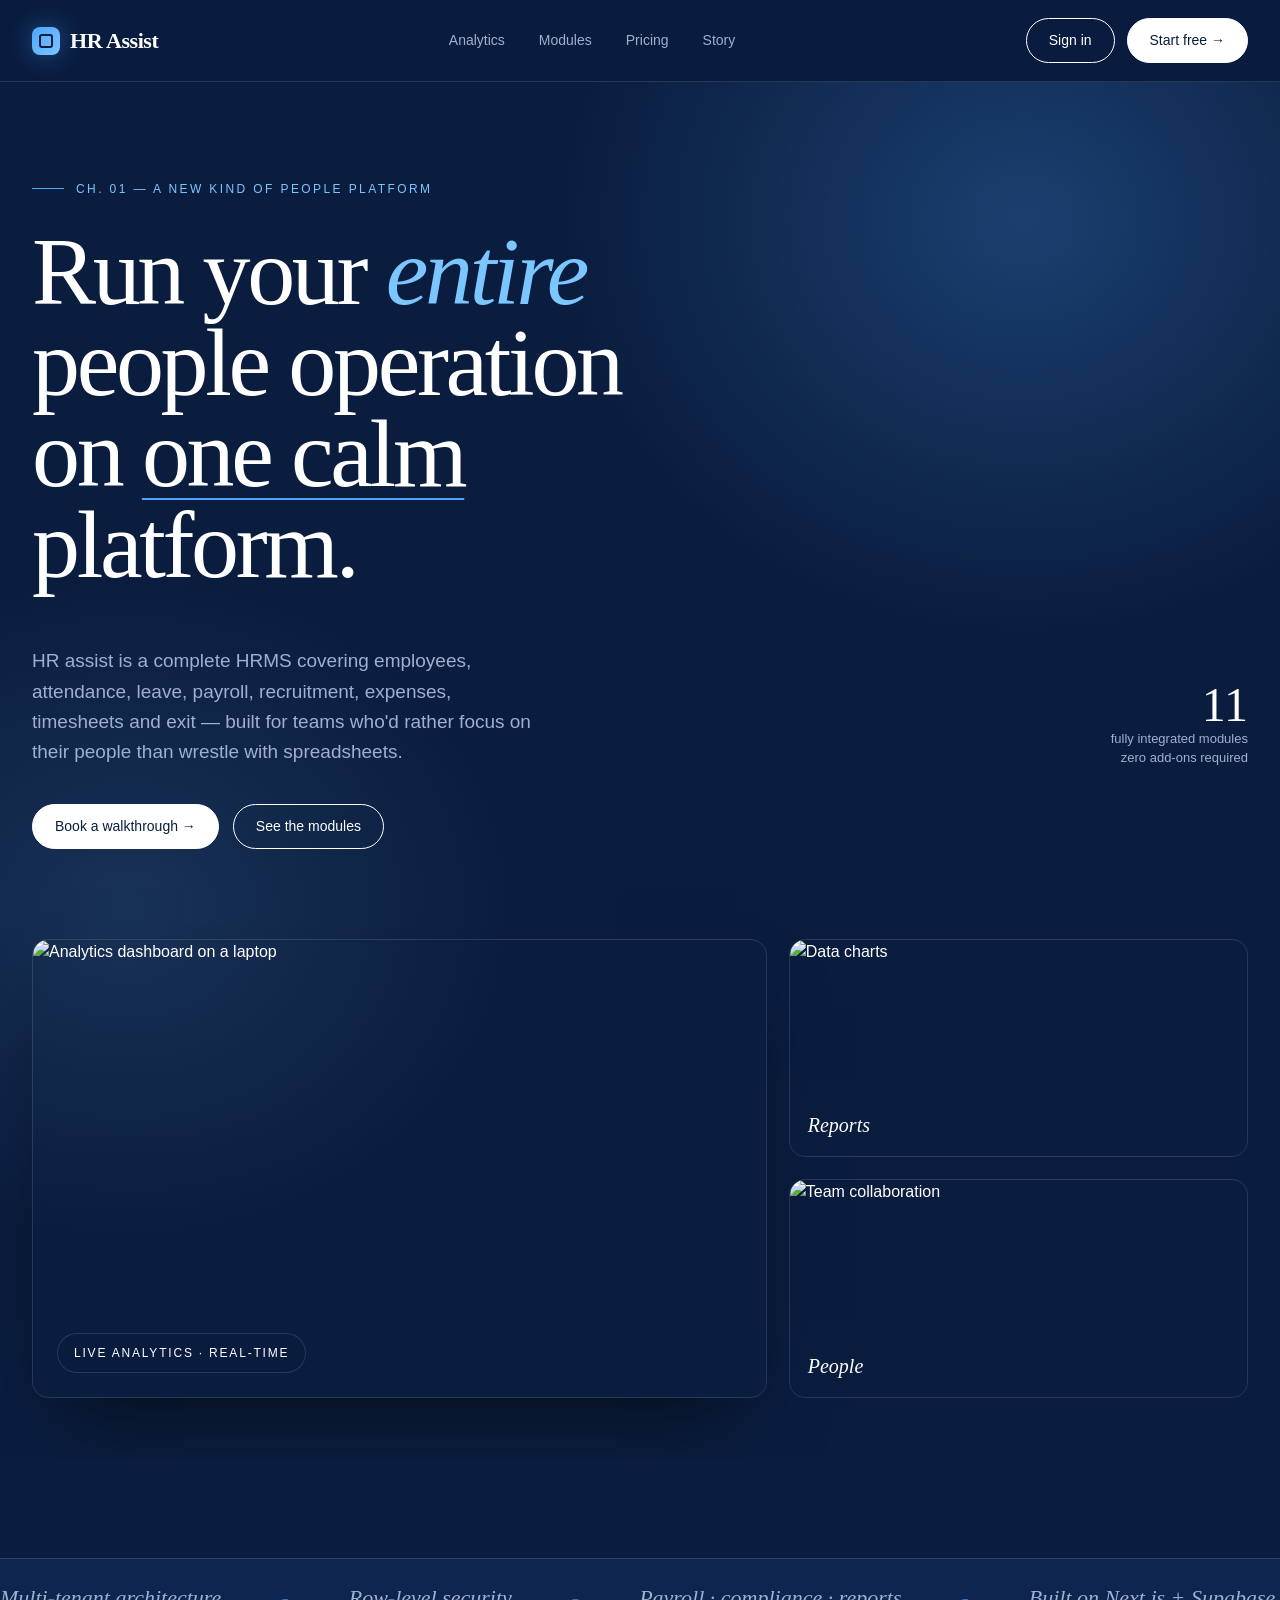
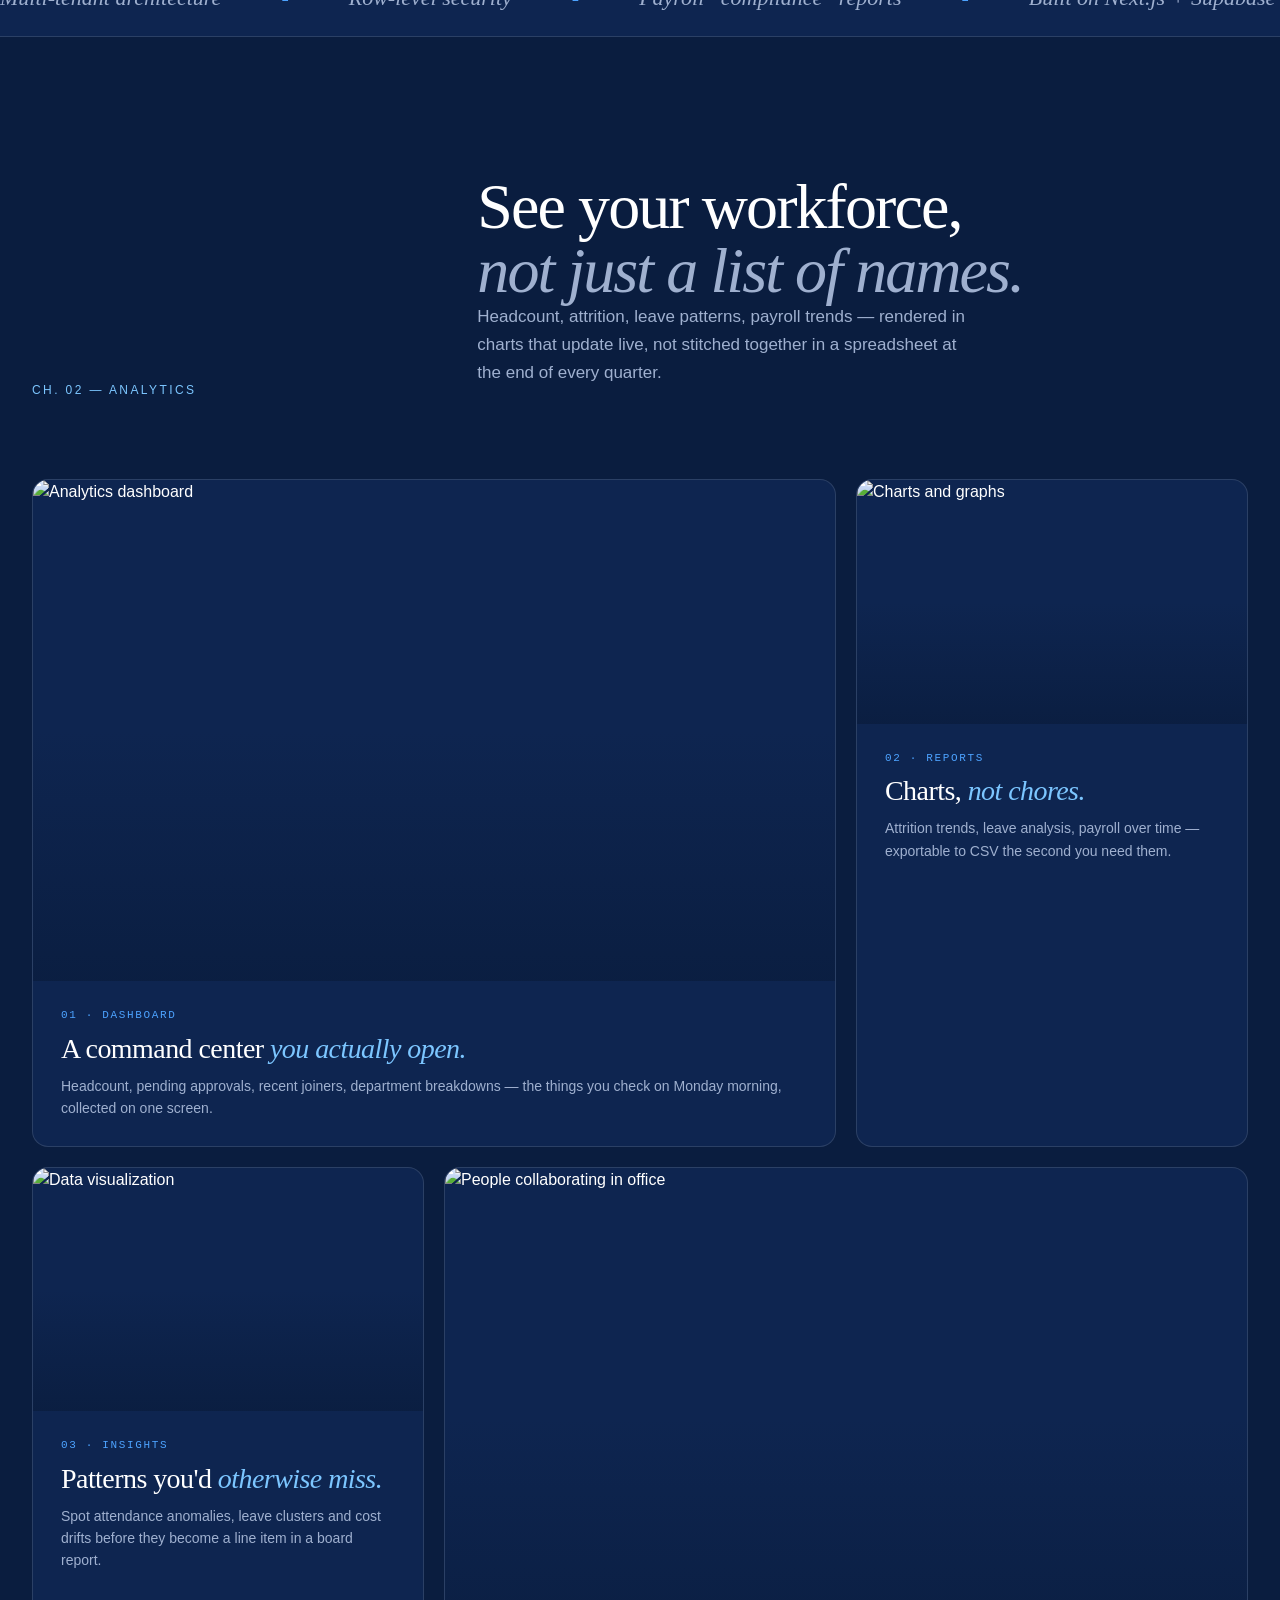
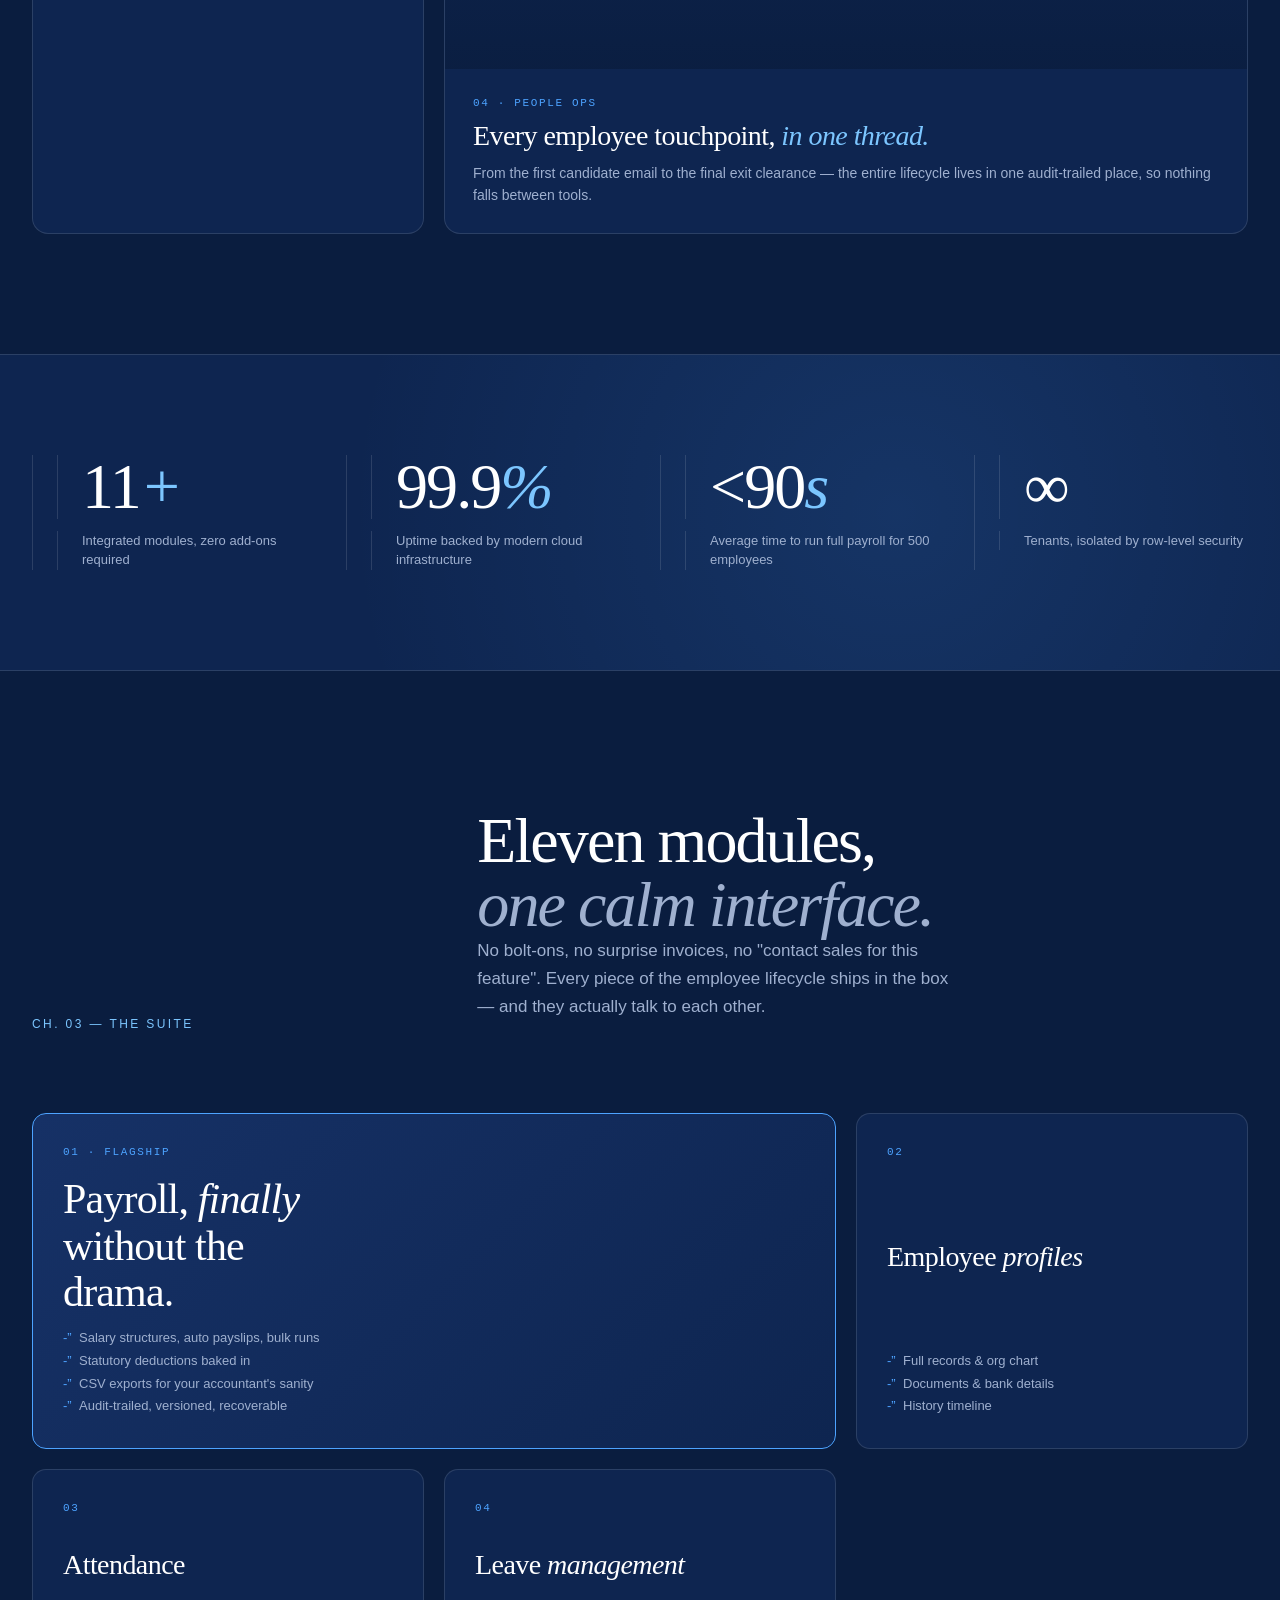
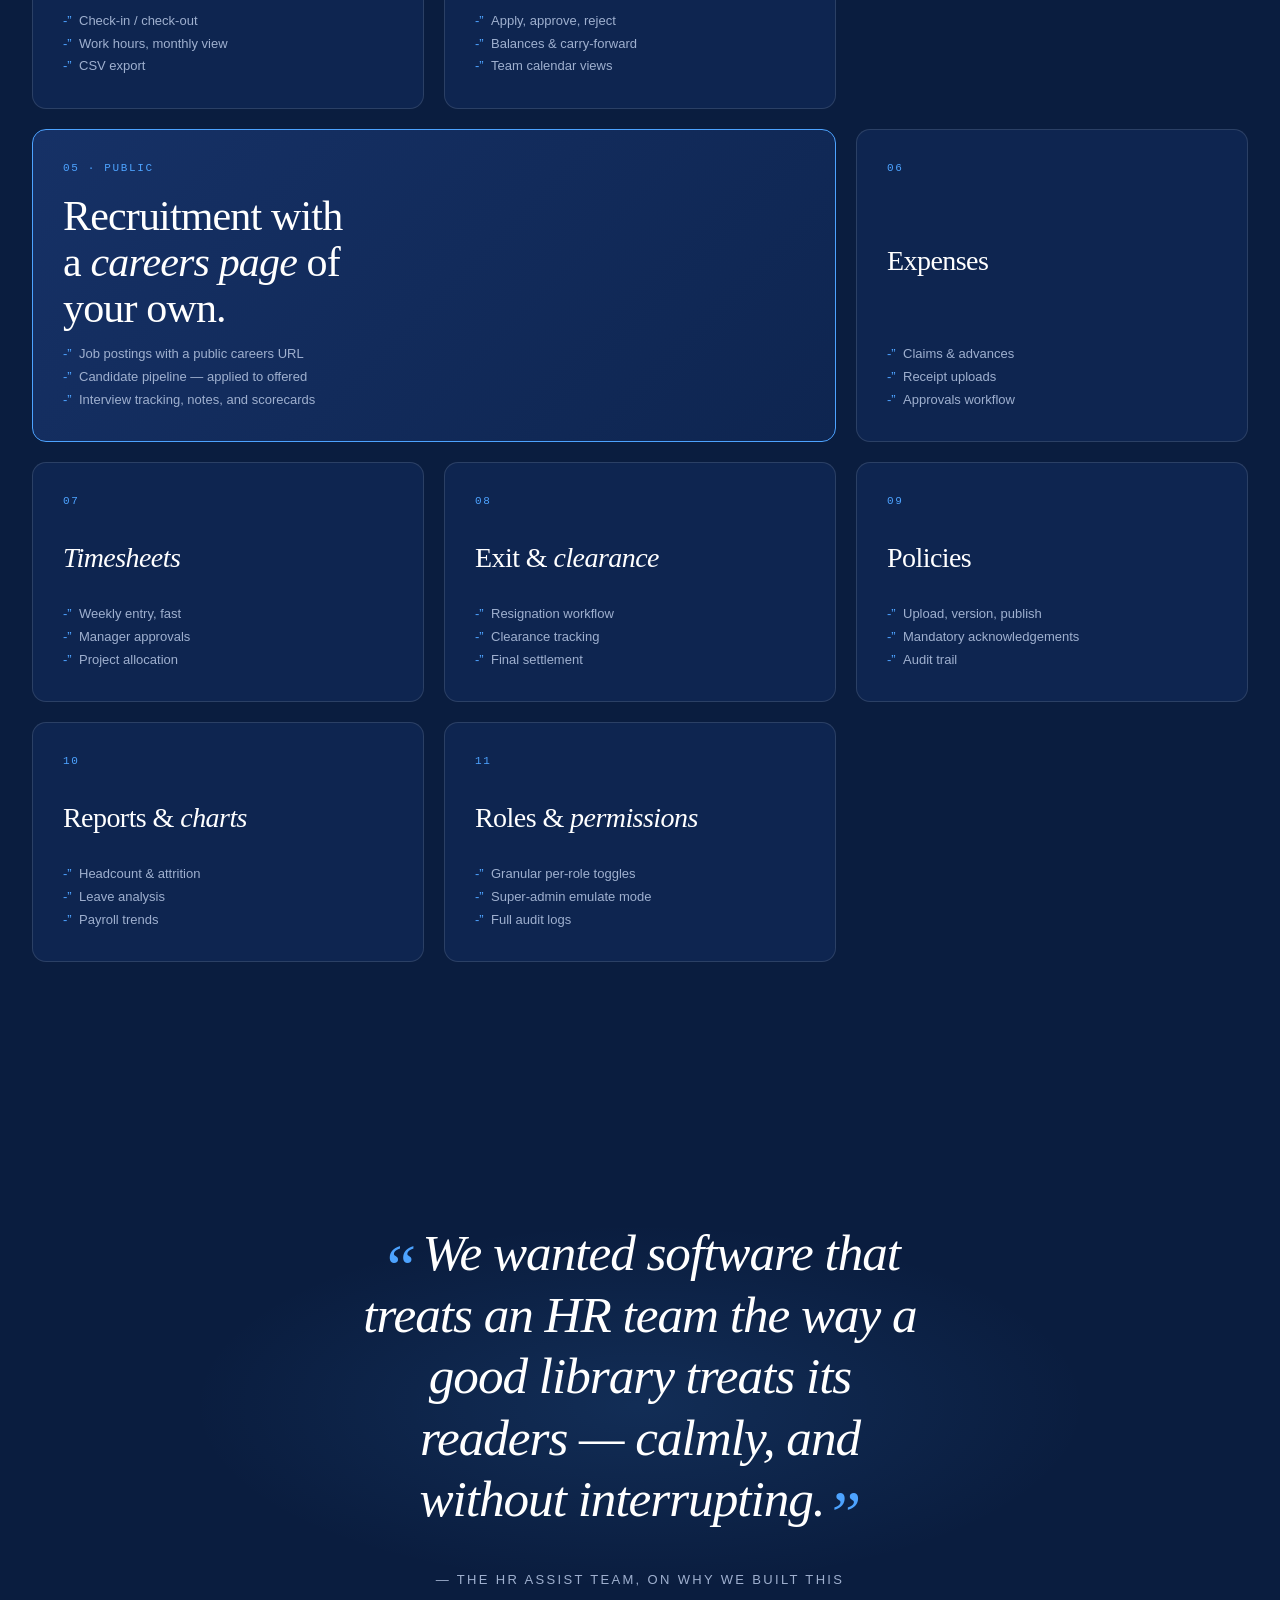
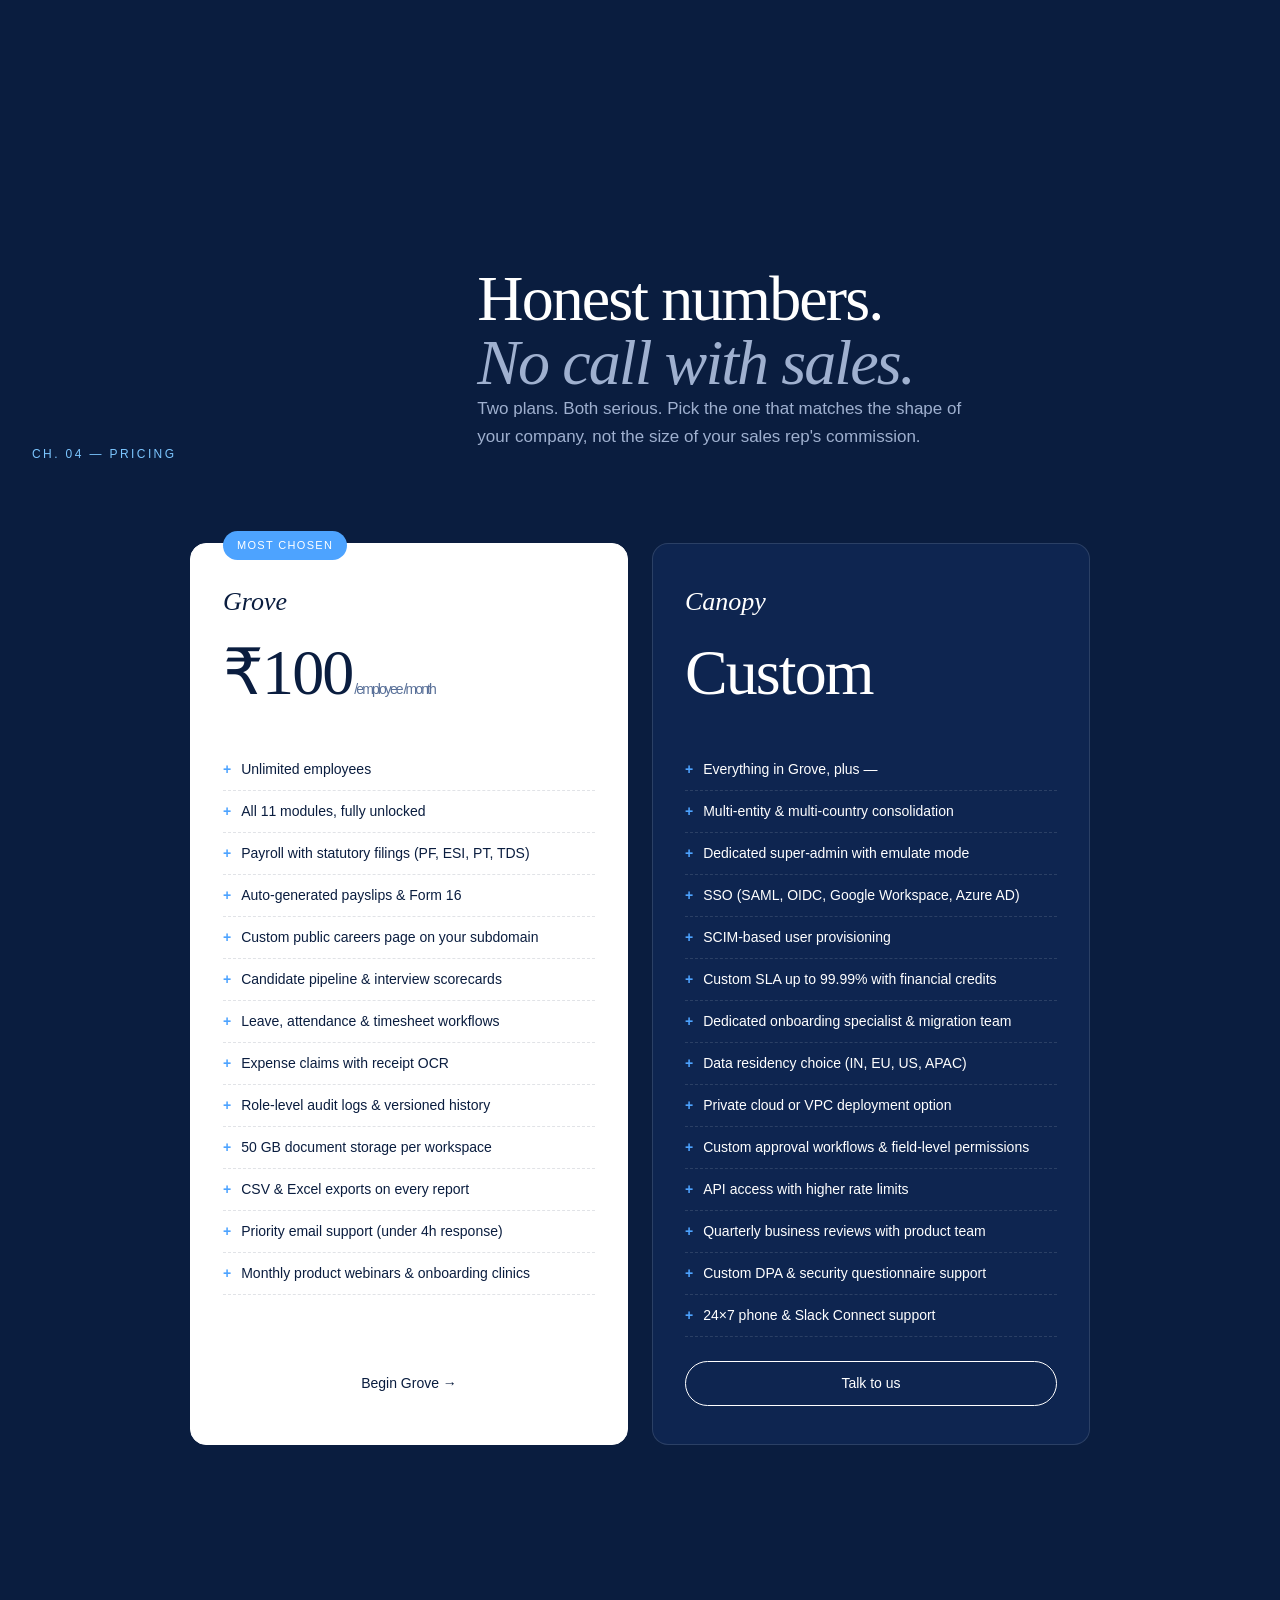
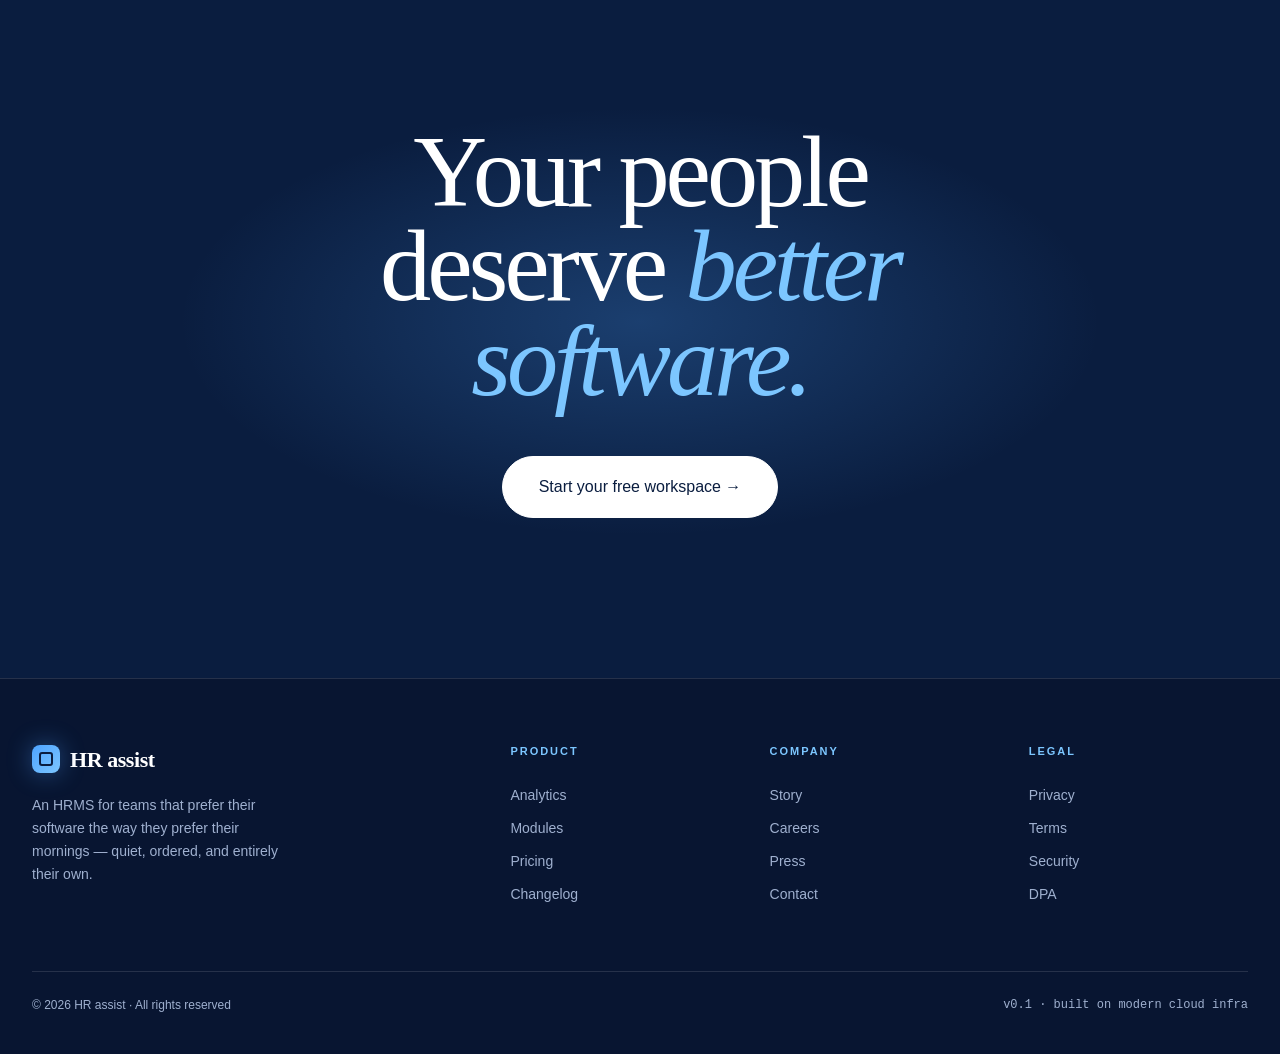
==== commit e1dd597e: "Update index.html" ====
--- a/index.html
+++ b/index.html
@@ -14,7 +14,7 @@
 
 <nav>
   <div class="nav-inner">
-    <a href="index.html" class="logo"><span class="logo-mark"></span>HR assist</a>
+    <a href="index.html" class="logo"><span class="logo-mark"></span>HR Assist</a>
     <div class="nav-links">
       <a href="#analytics">Analytics</a>
       <a href="#modules">Modules</a>
--- a/assets/styles.css
+++ b/assets/styles.css
@@ -72,7 +72,7 @@
 .marquee{margin-top:100px;border-top:1px solid var(--line);border-bottom:1px solid var(--line);overflow:hidden;background:var(--navy-2)}
 .marquee-track{display:flex;gap:60px;padding:22px 0;white-space:nowrap;animation:scroll 40s linear infinite;font-family:"Fraunces",serif;font-size:22px;font-style:italic;color:var(--mute)}
 .marquee-track span{display:inline-flex;align-items:center;gap:60px}
-.marquee-track span::after{content:"âœ¦";color:var(--accent);font-style:normal}
+.marquee-track span::after{content:"-";color:var(--accent);font-style:normal}
 @keyframes scroll{to{transform:translateX(-50%)}}
 
 /* SECTIONS */
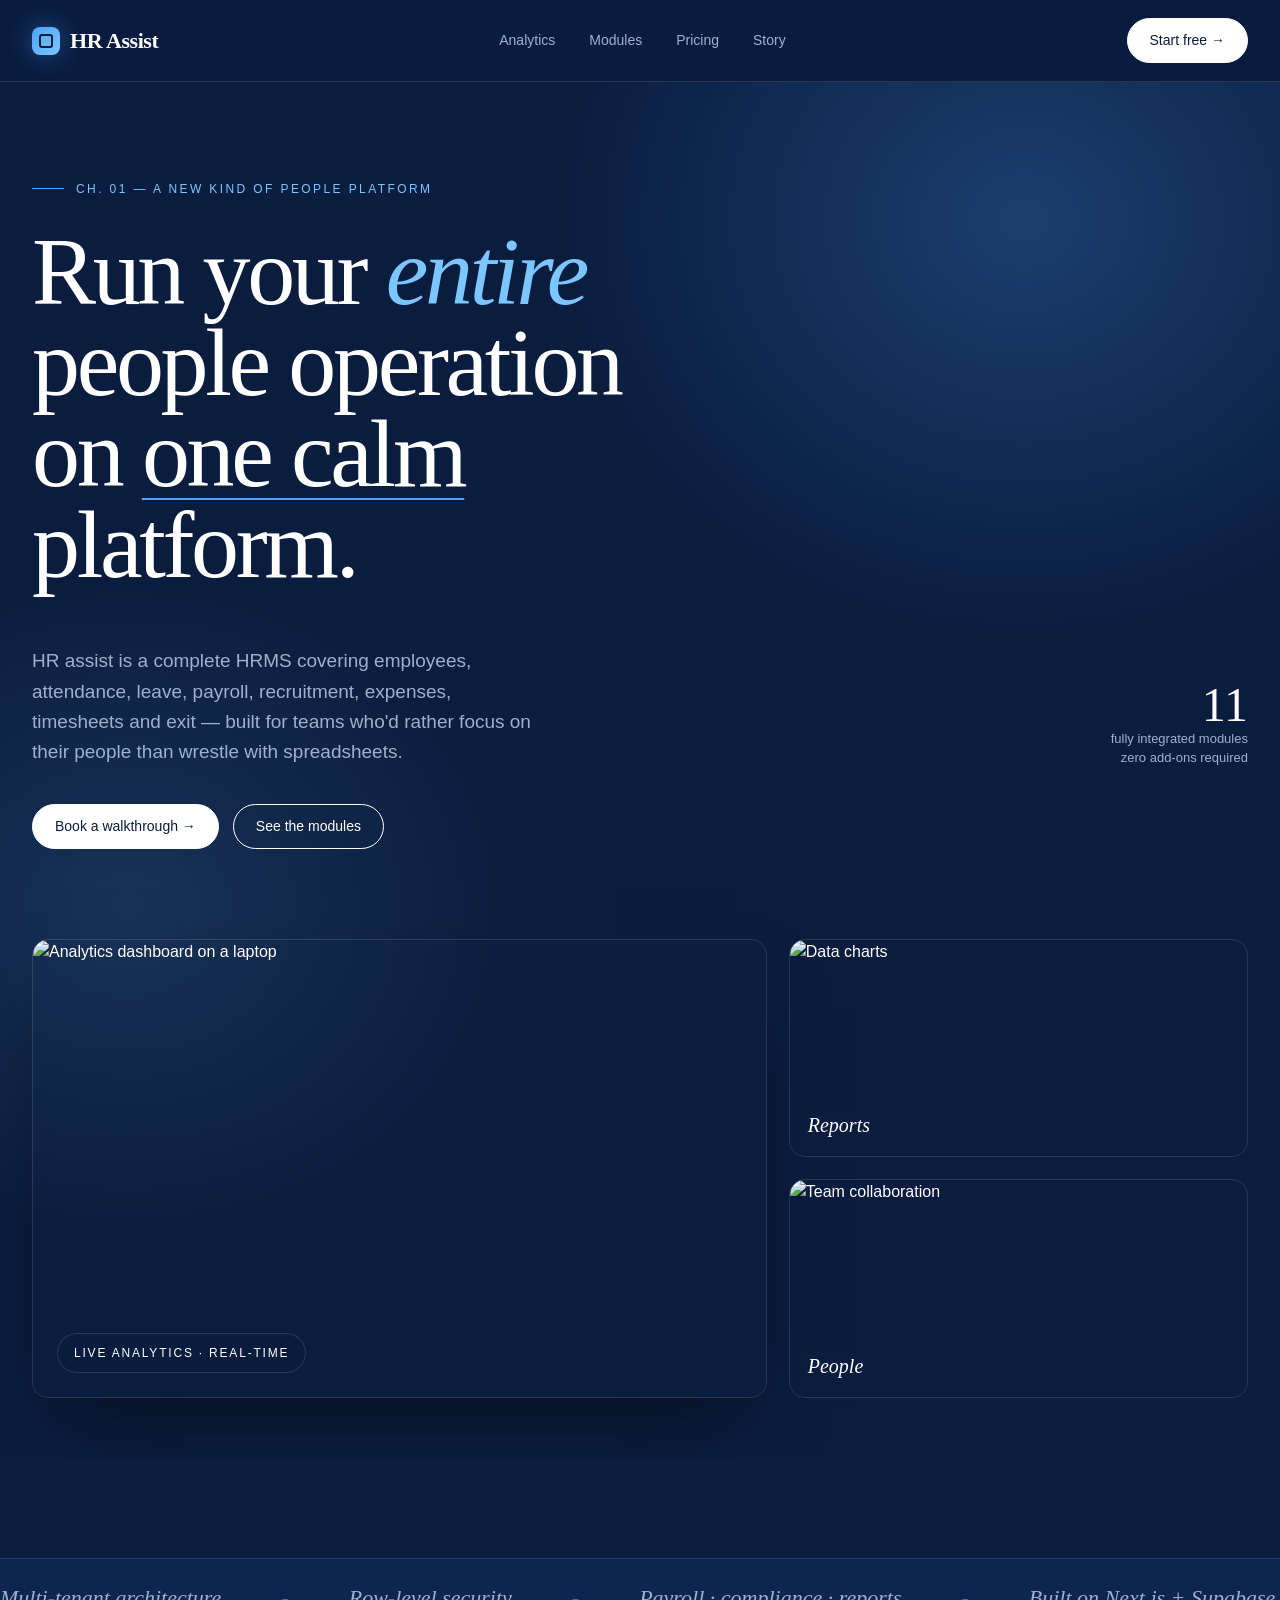
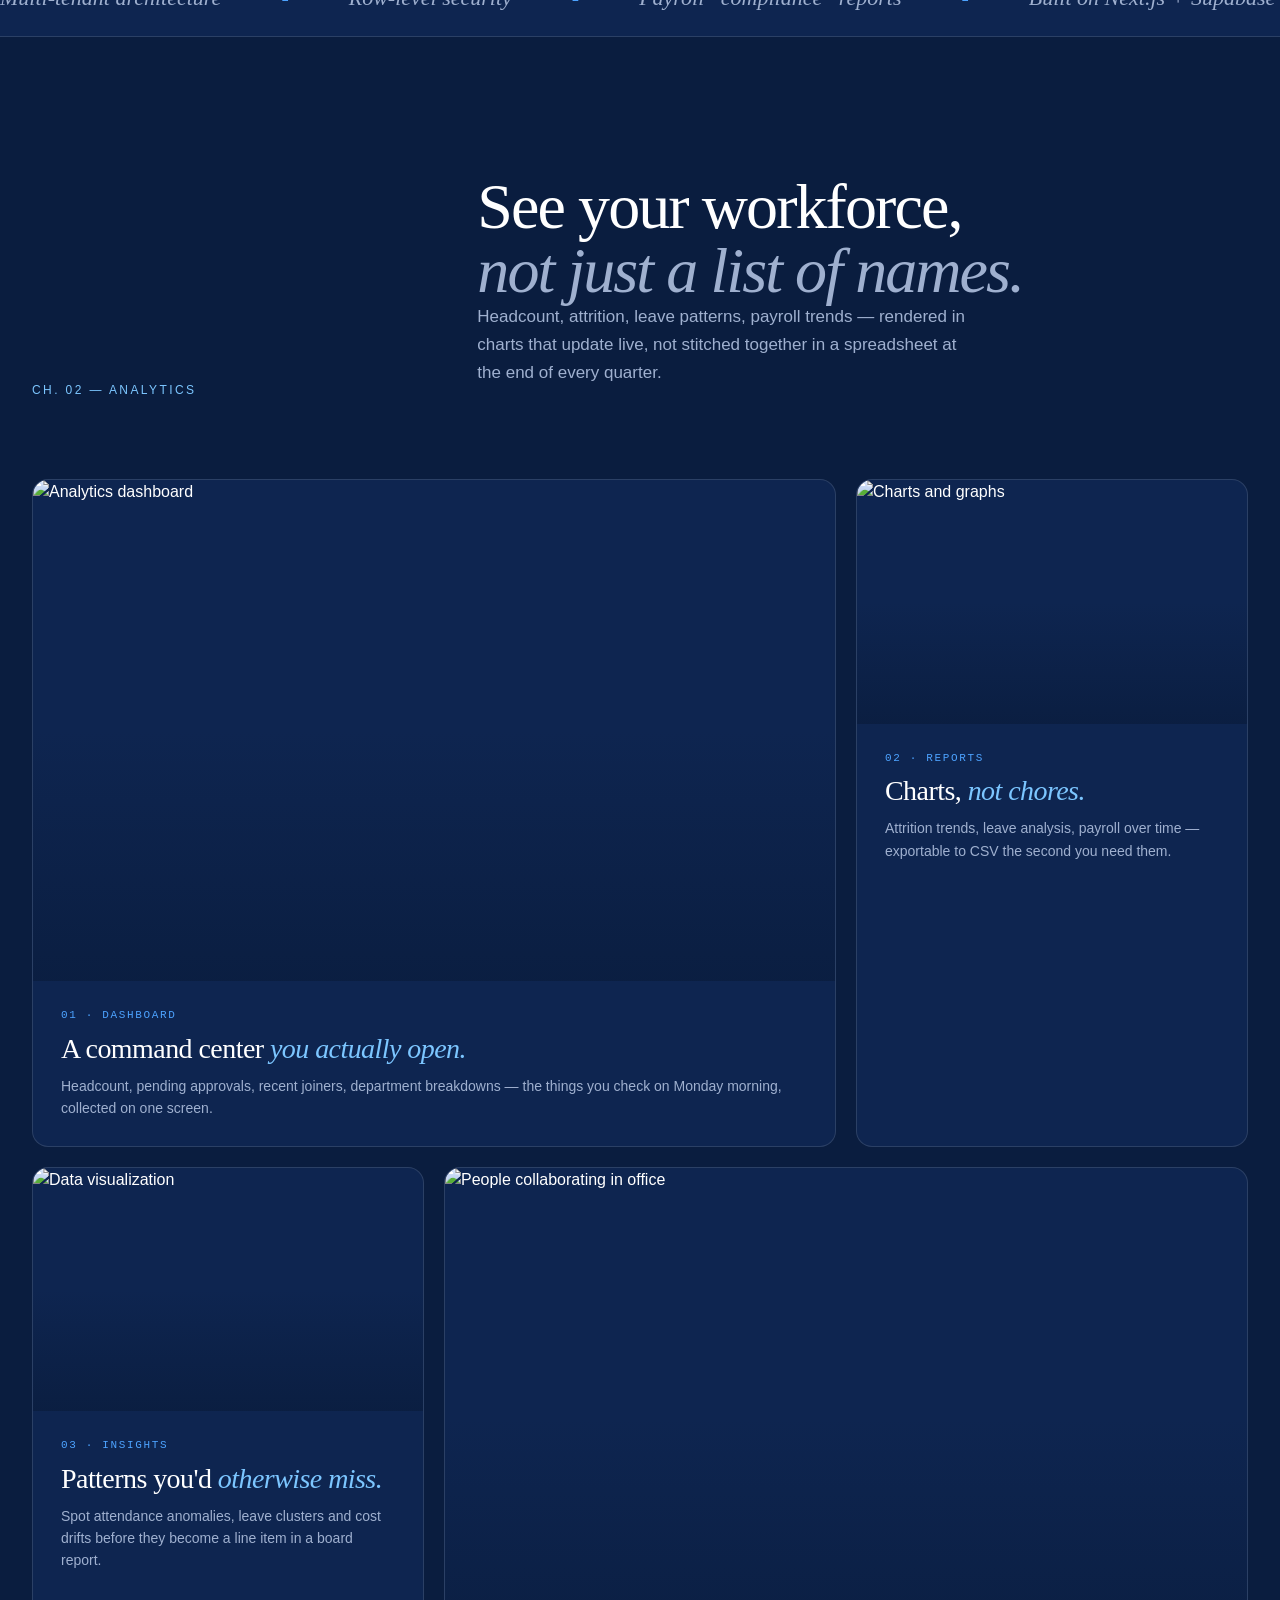
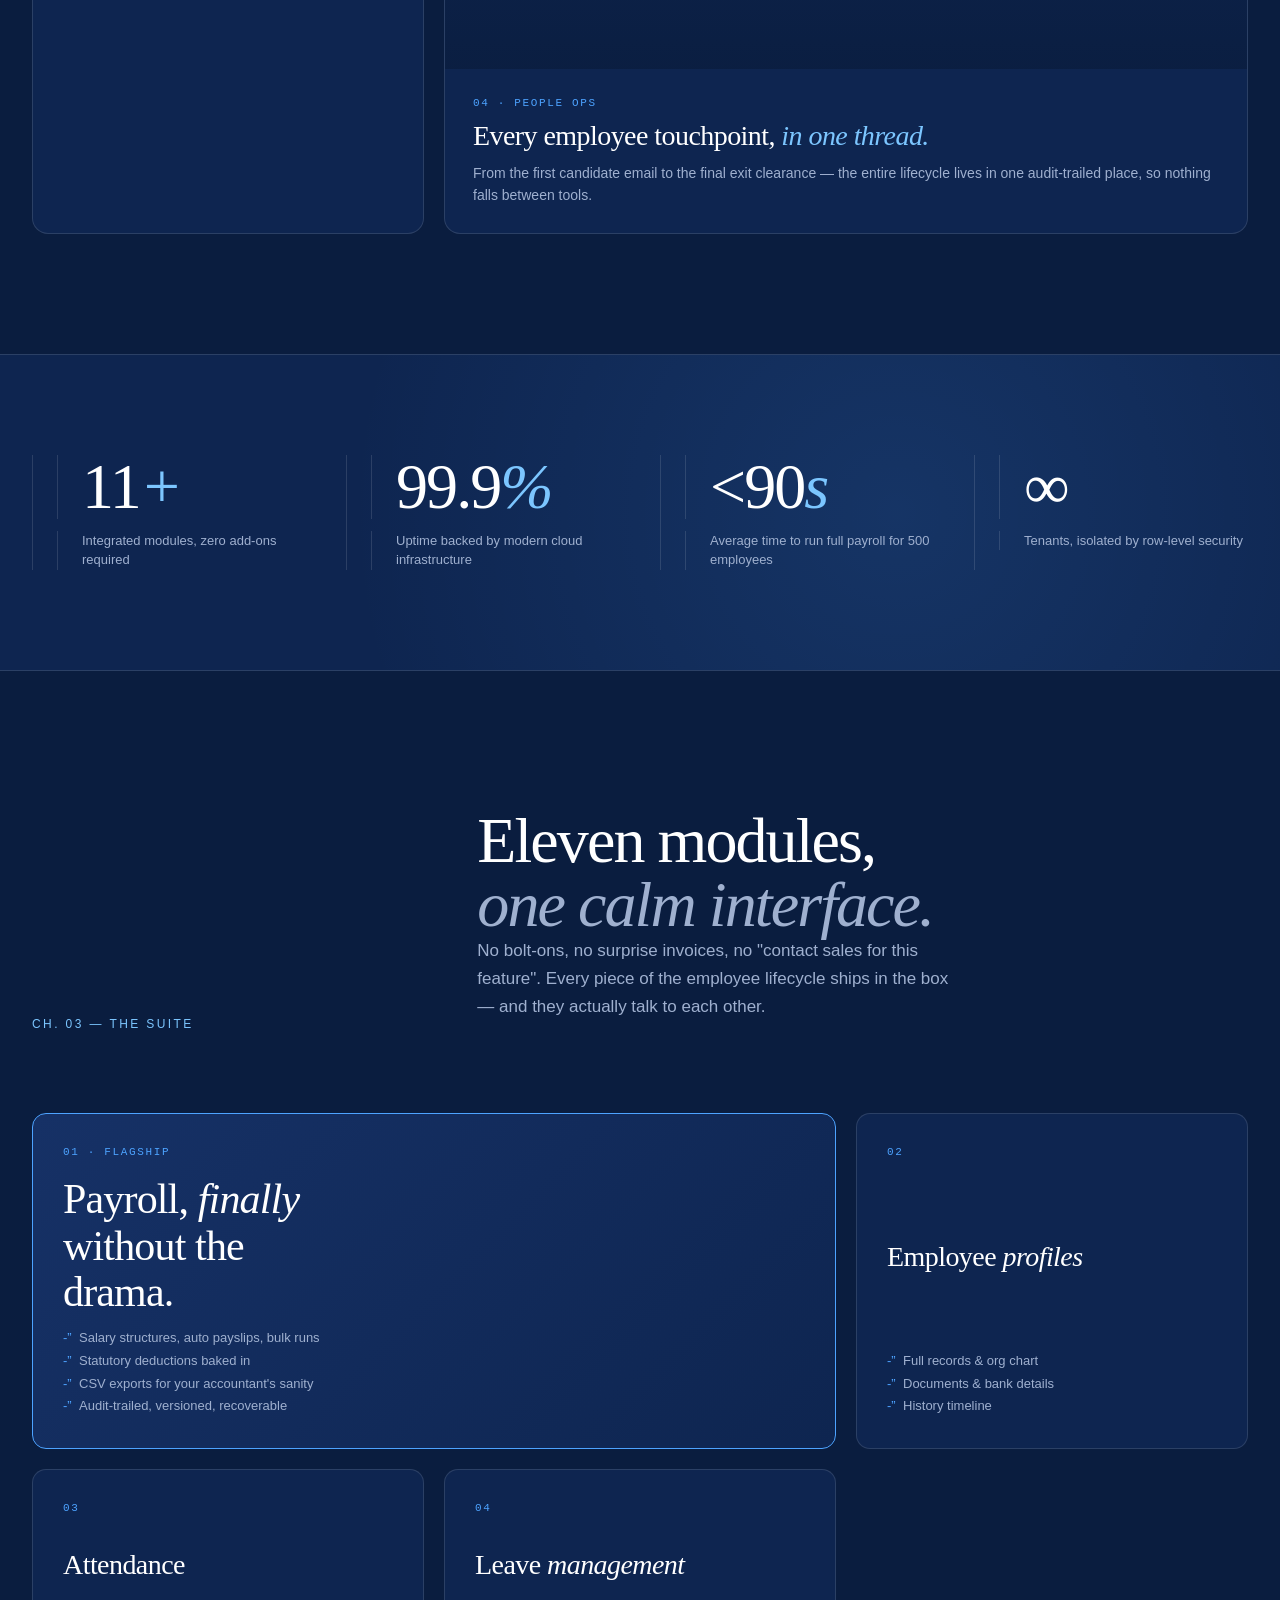
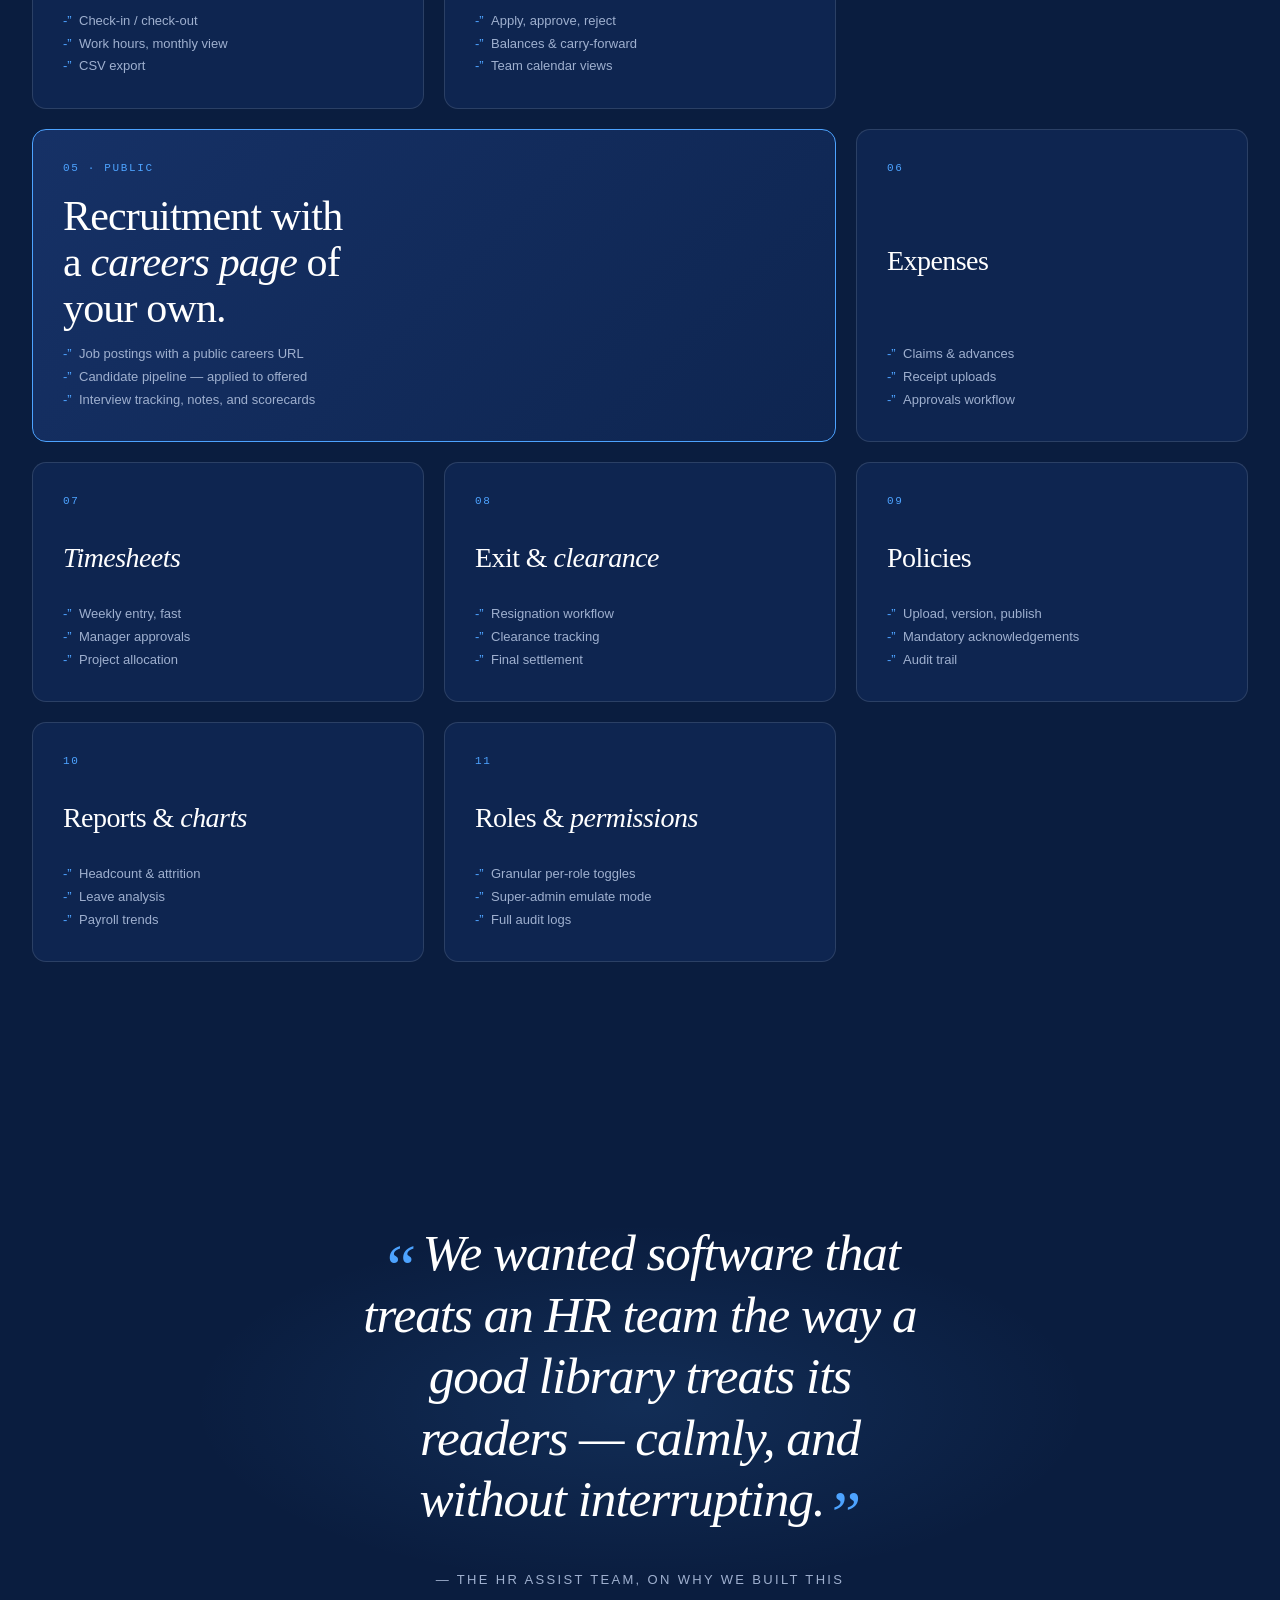
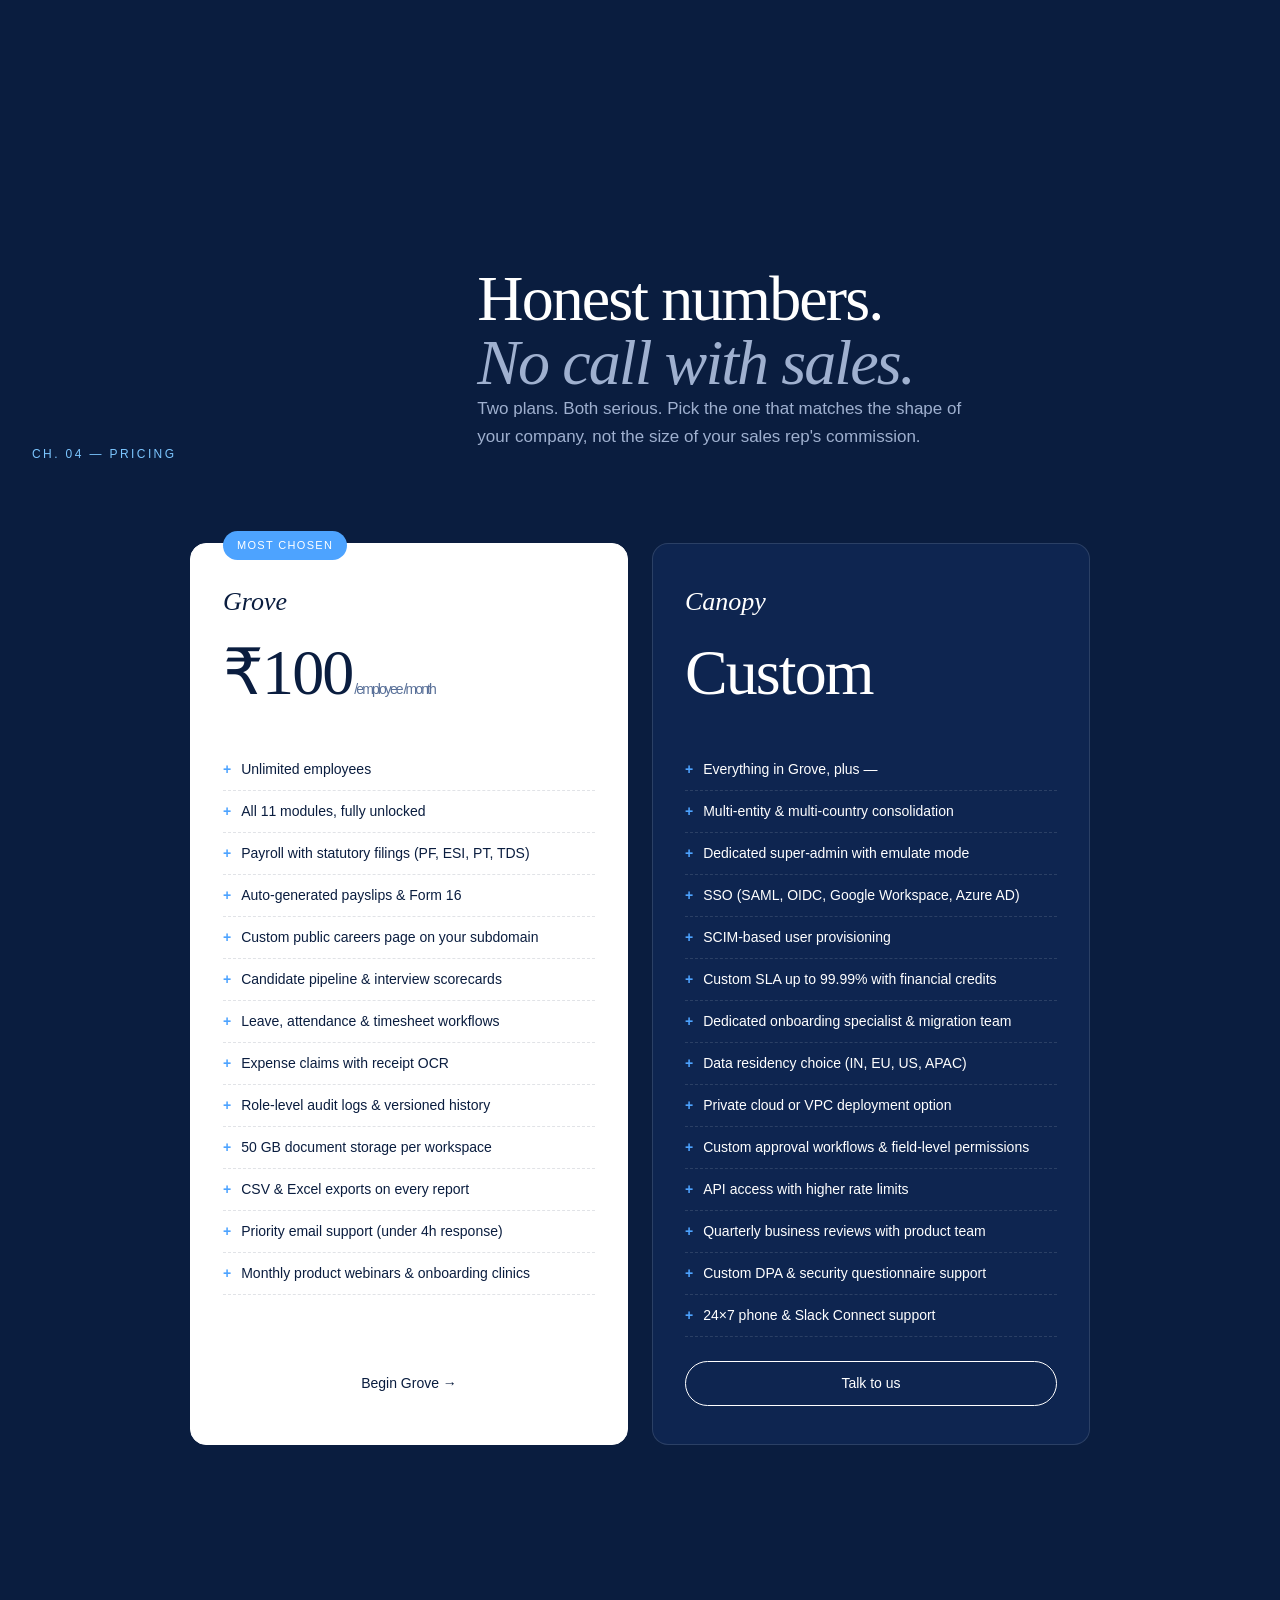
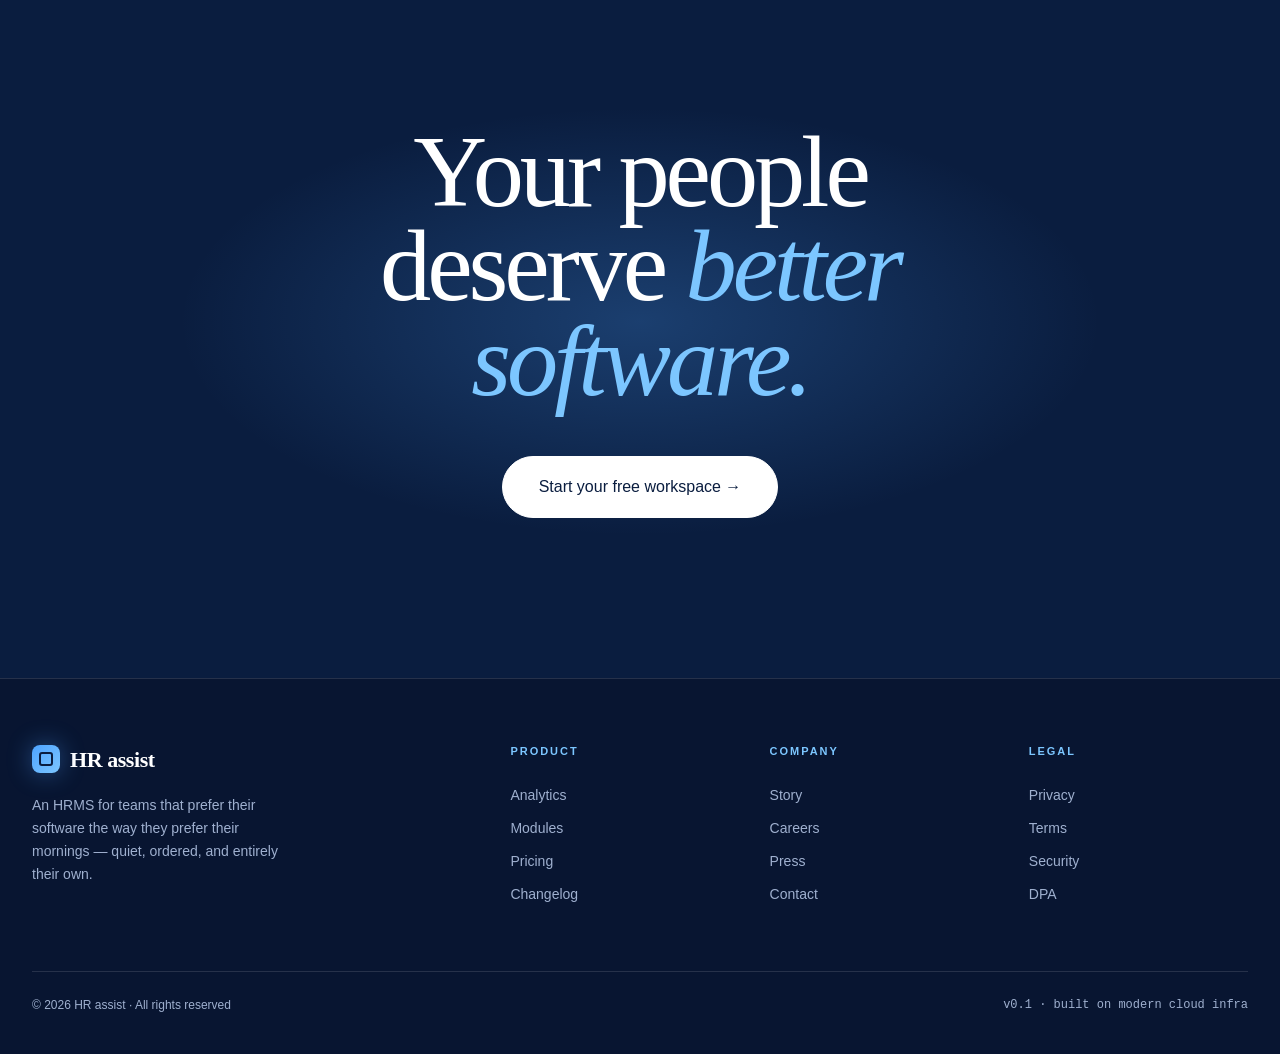
==== commit 5dde6dea: "Update index.html" ====
--- a/index.html
+++ b/index.html
@@ -22,7 +22,6 @@
       <a href="story.html">Story</a>
     </div>
     <div class="nav-cta">
-      <a class="btn btn-ghost" href="#">Sign in</a>
       <a class="btn btn-primary" href="signup.html">Start free →</a>
     </div>
   </div>
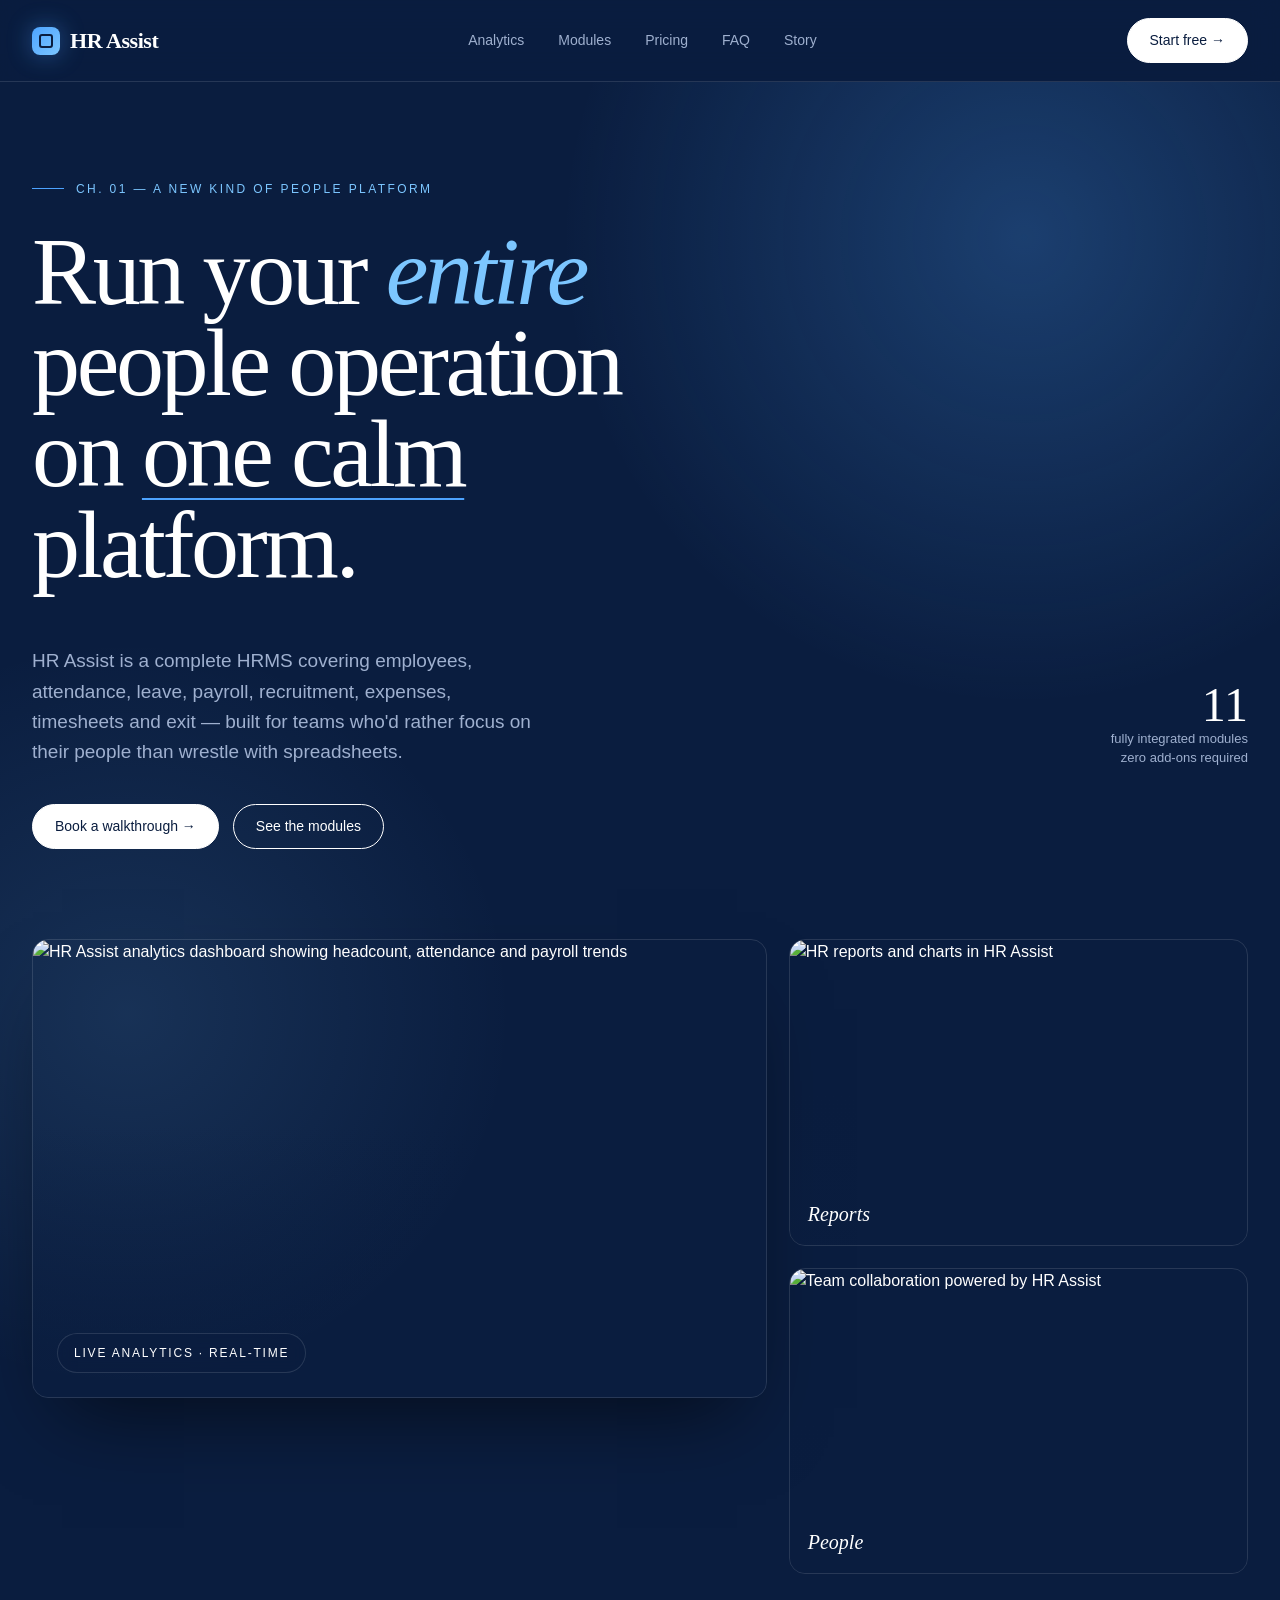
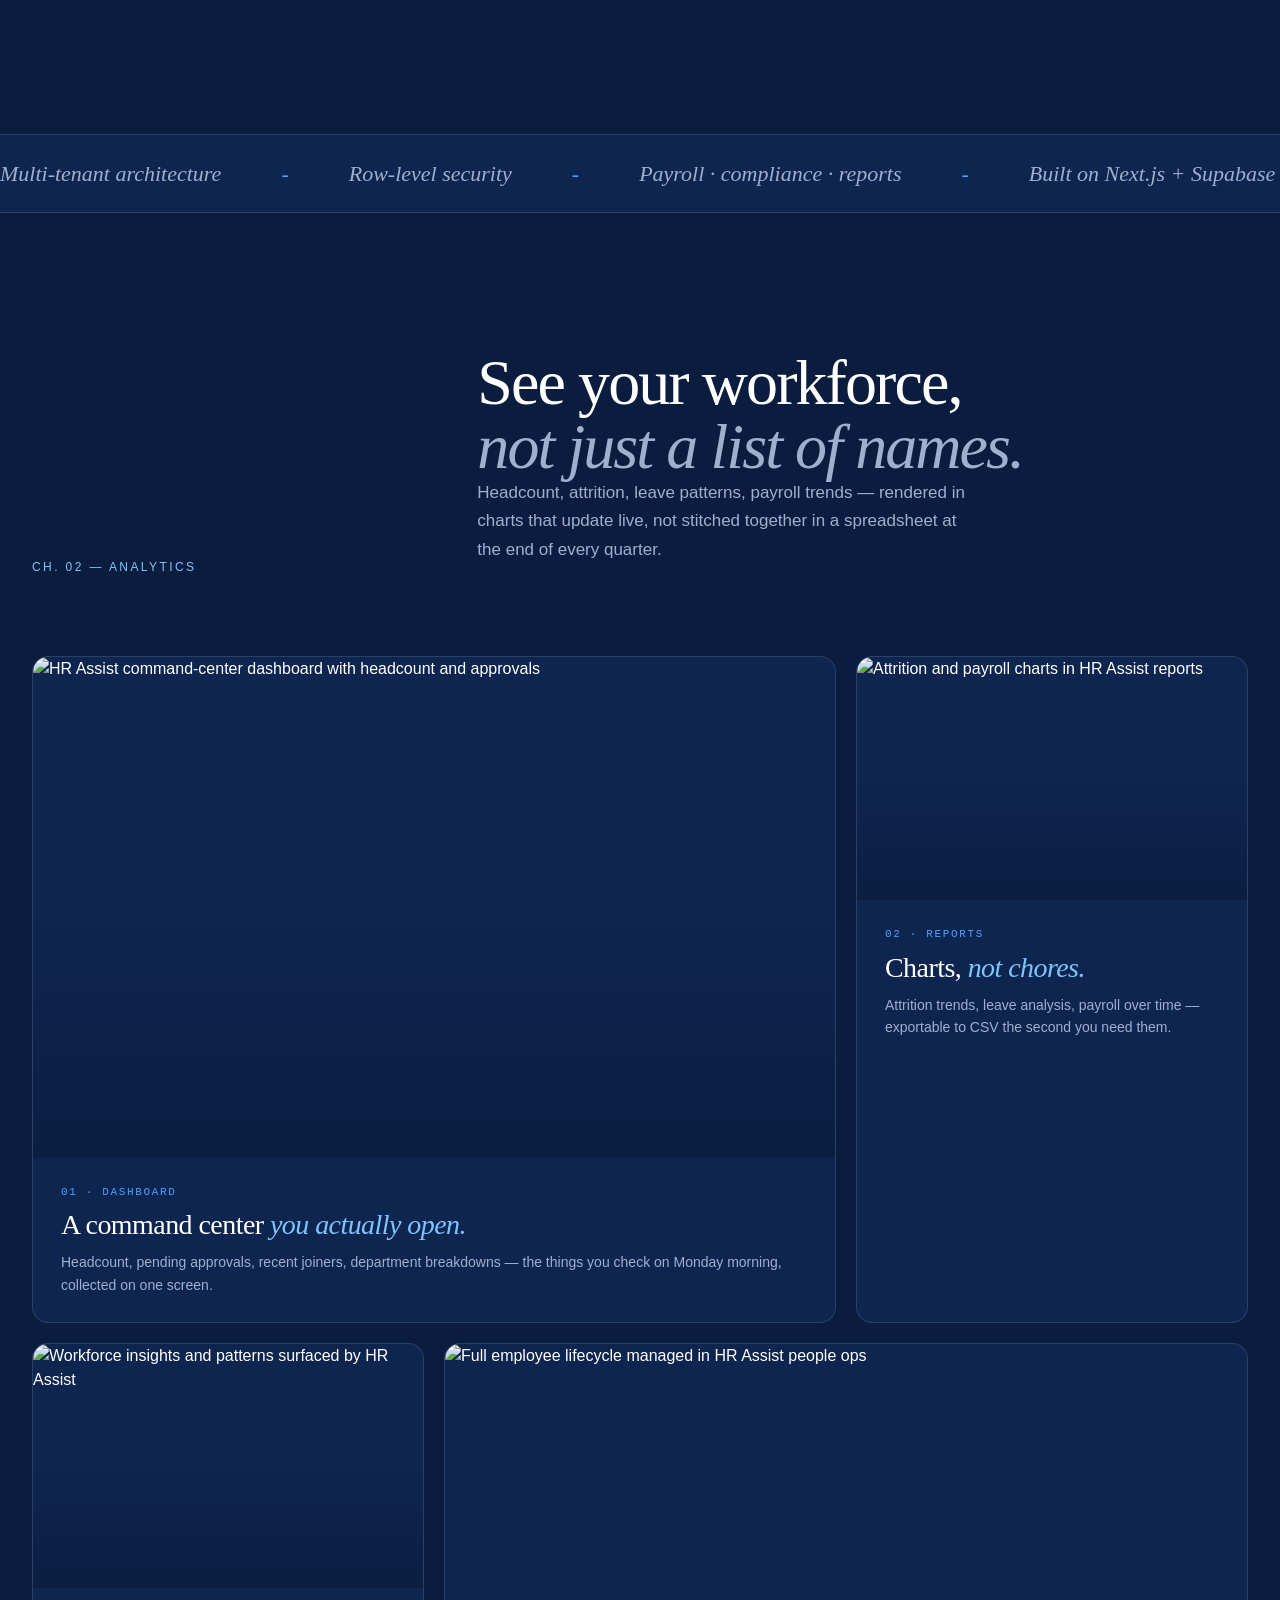
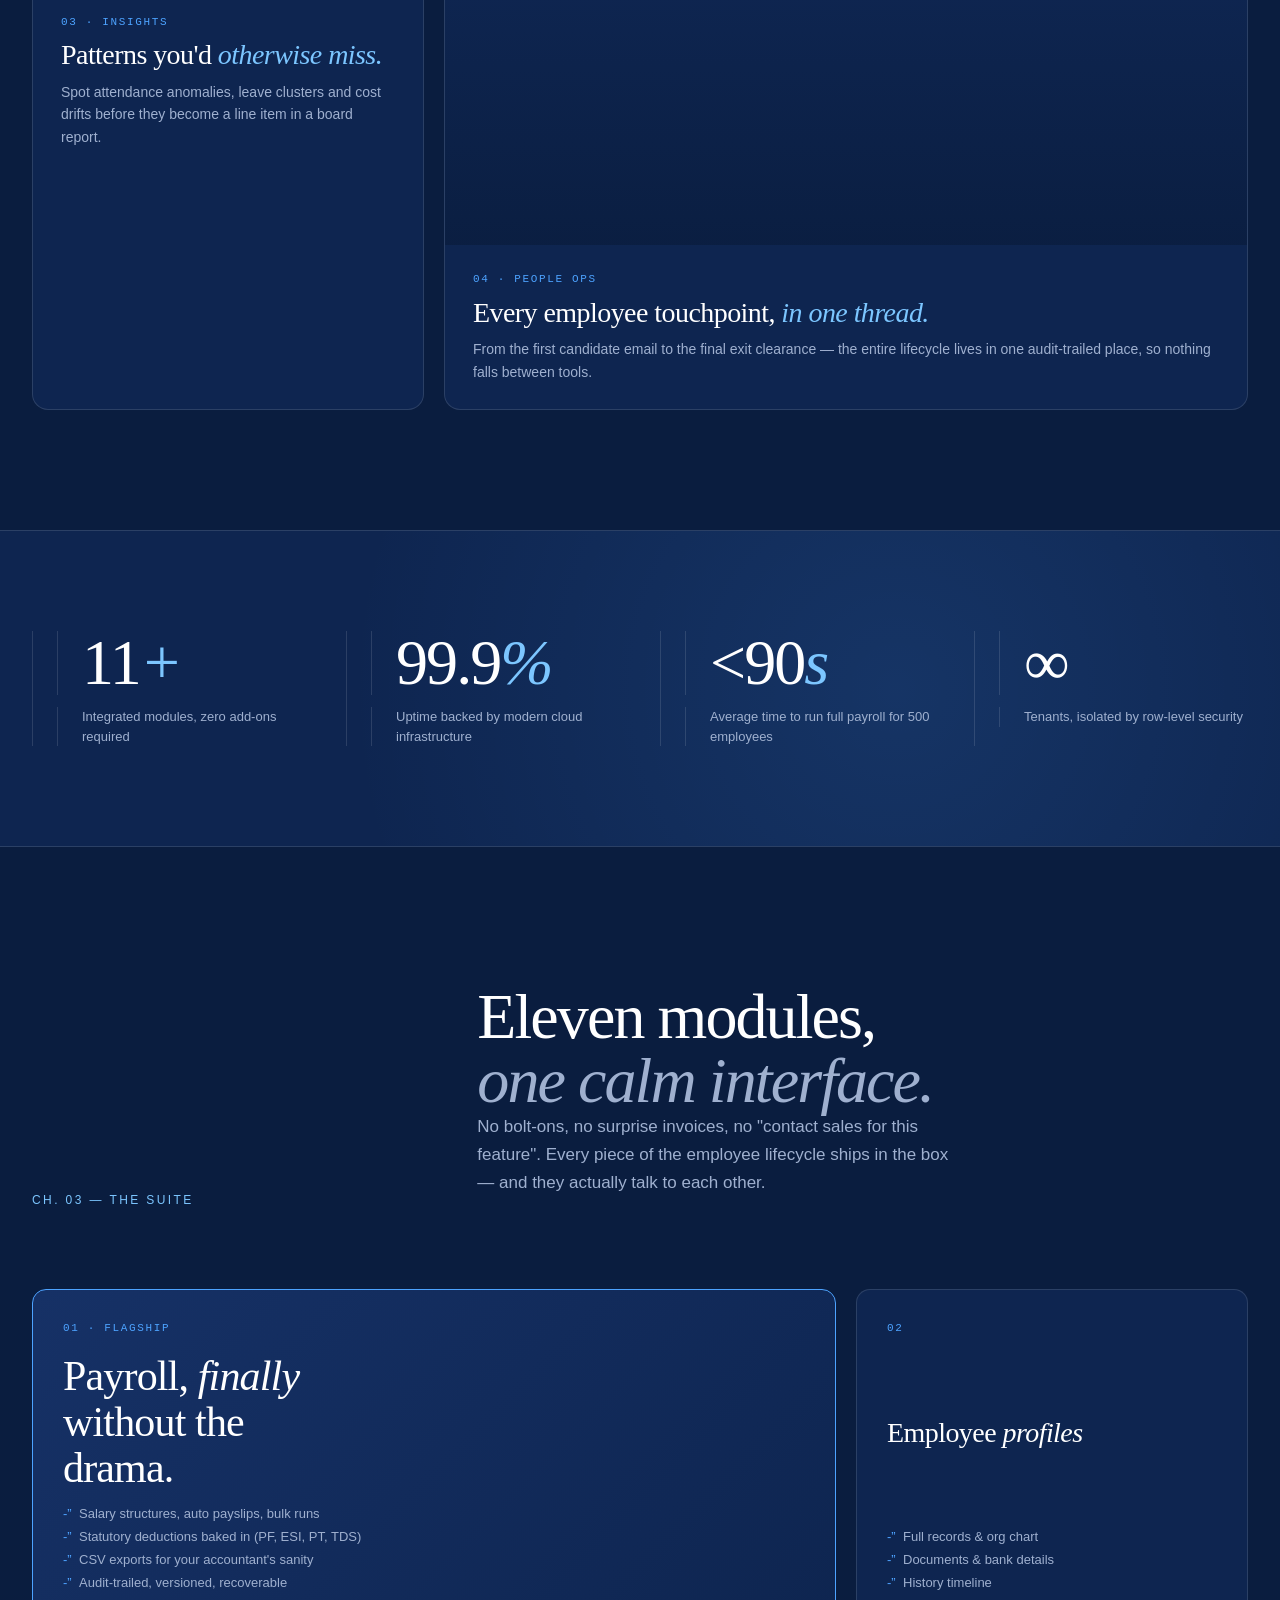
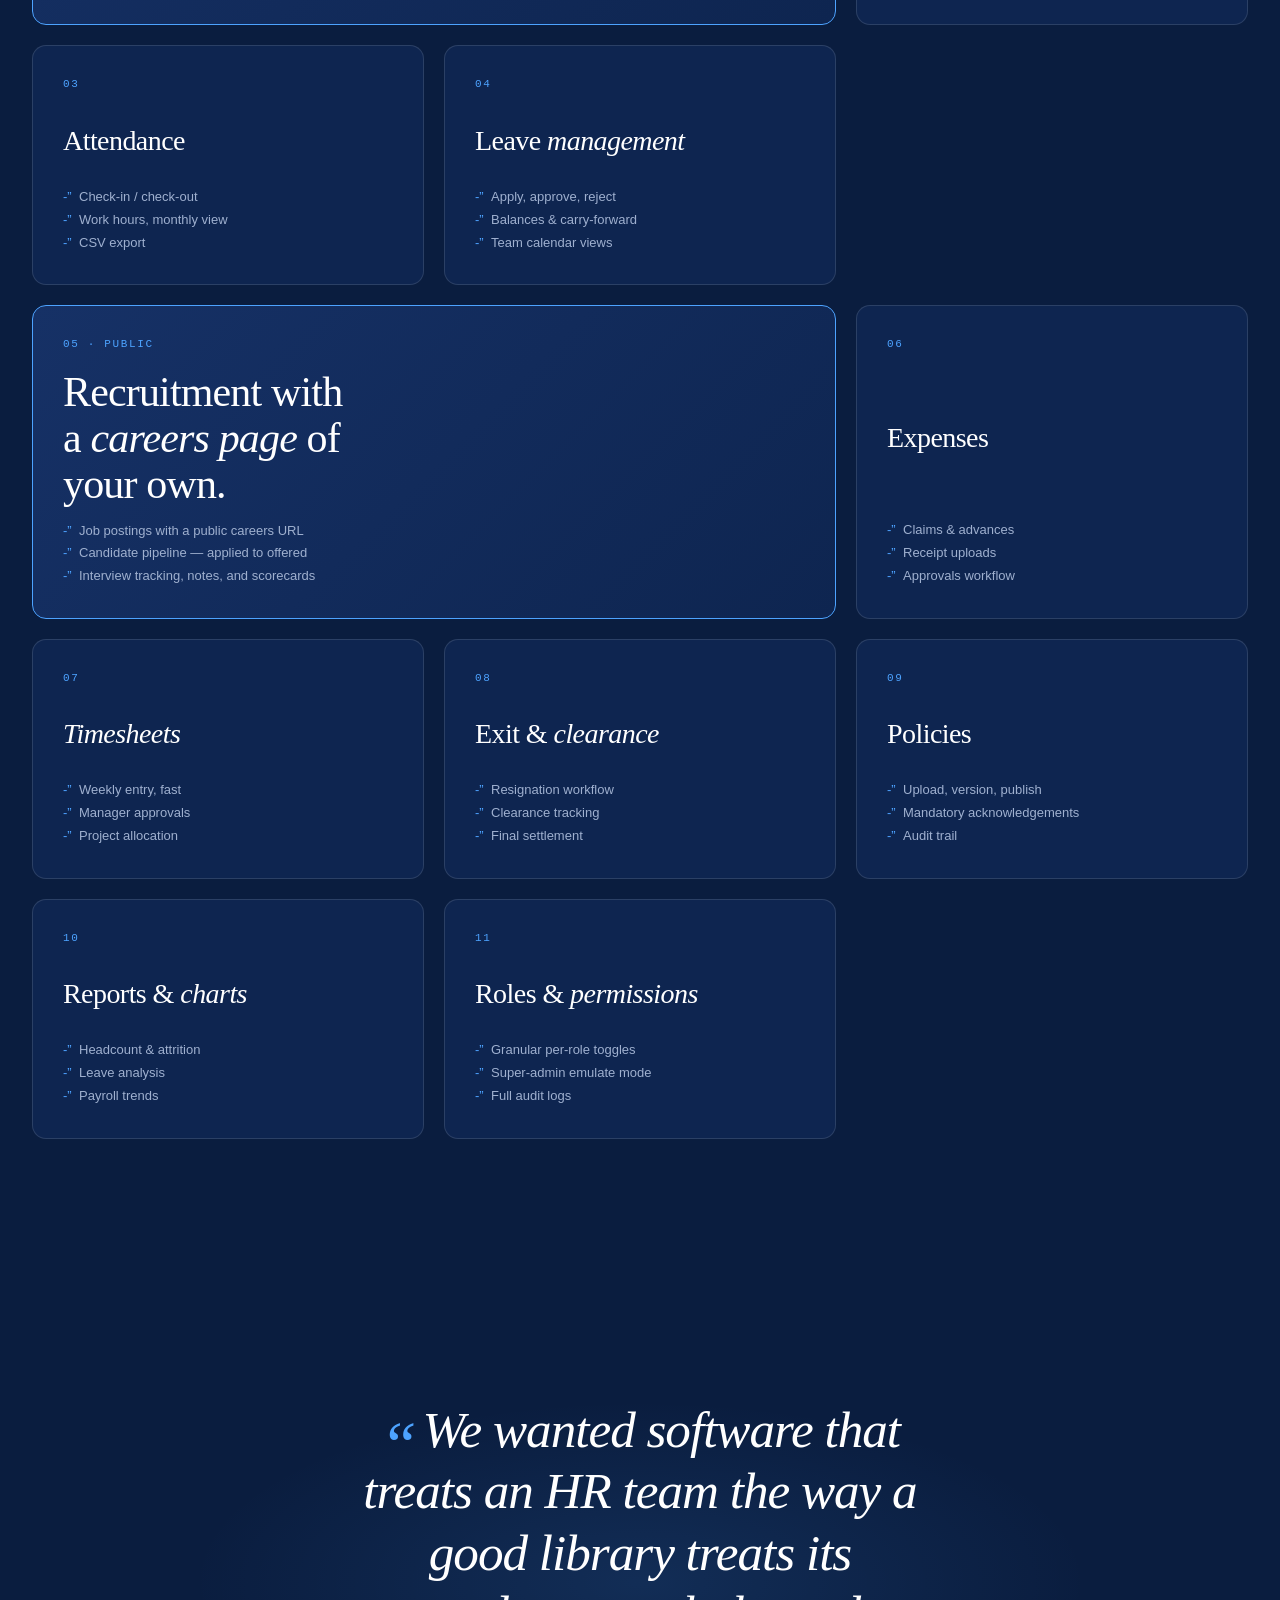
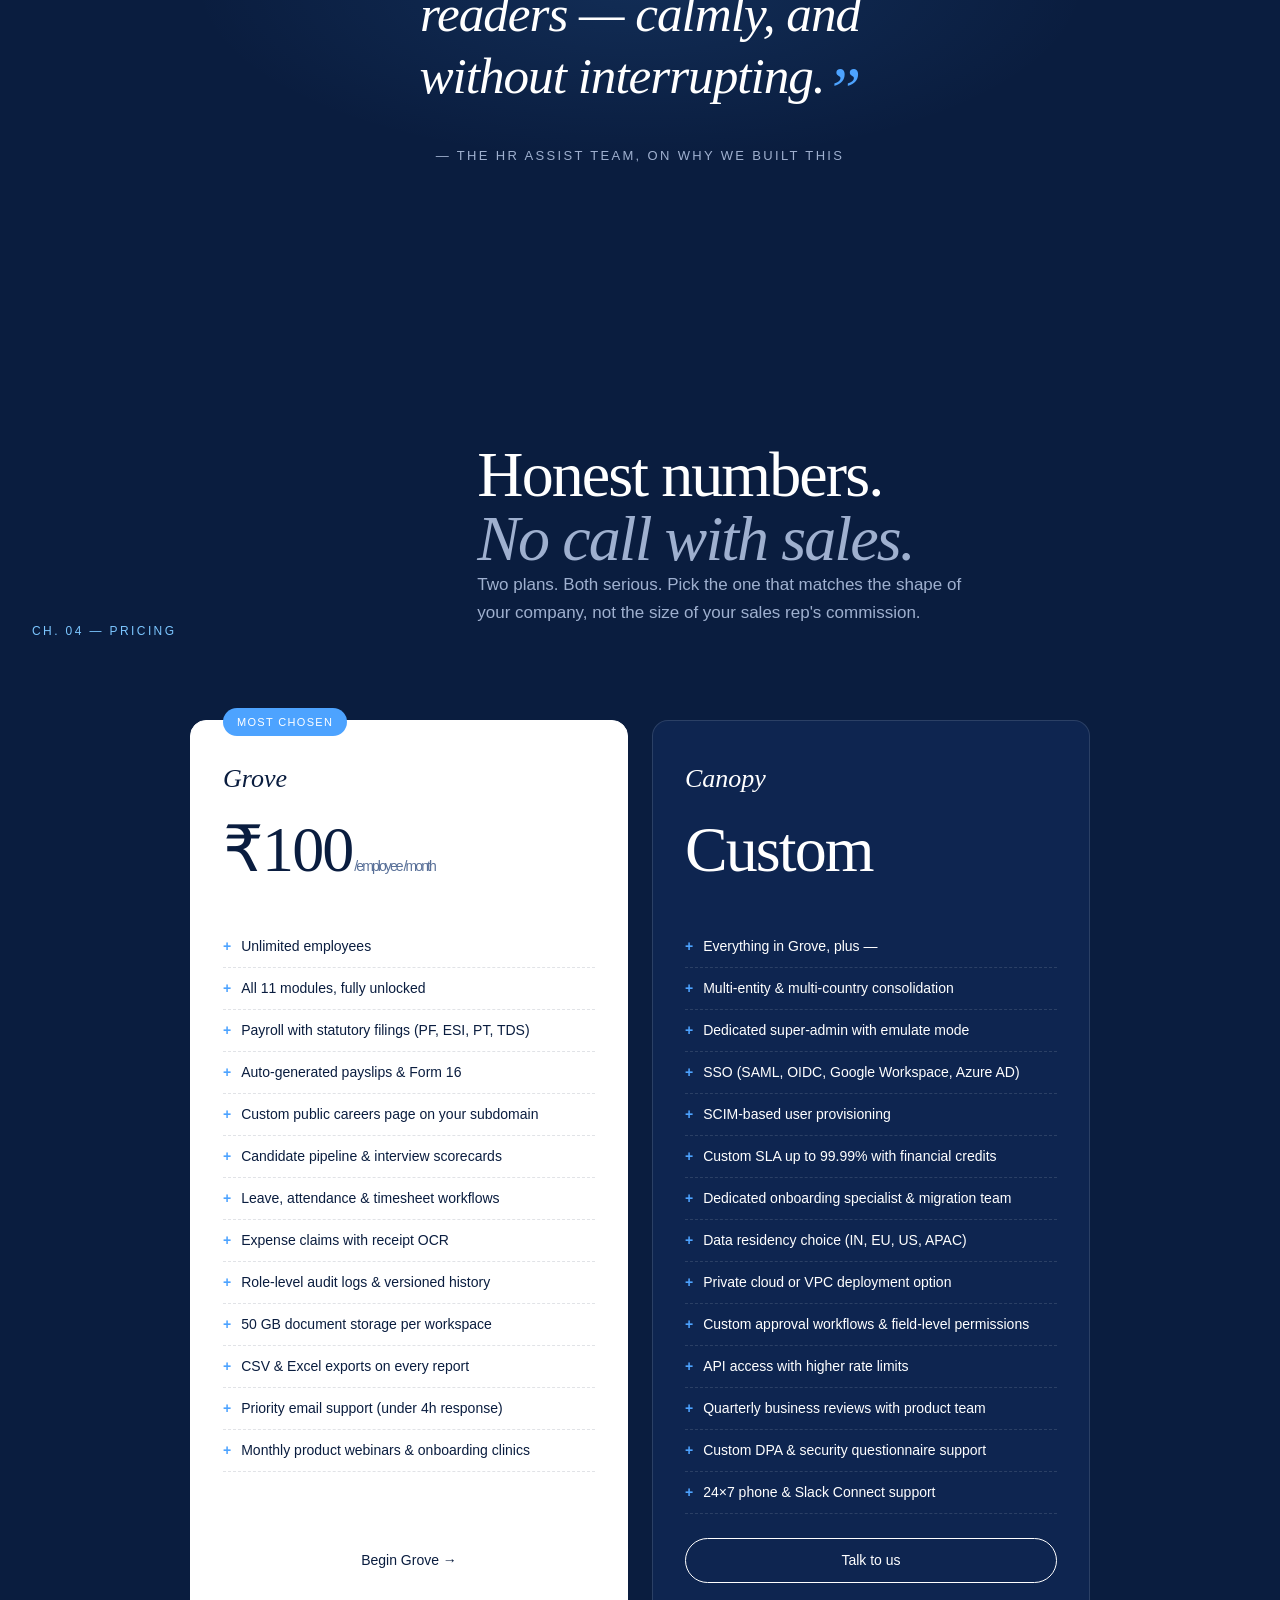
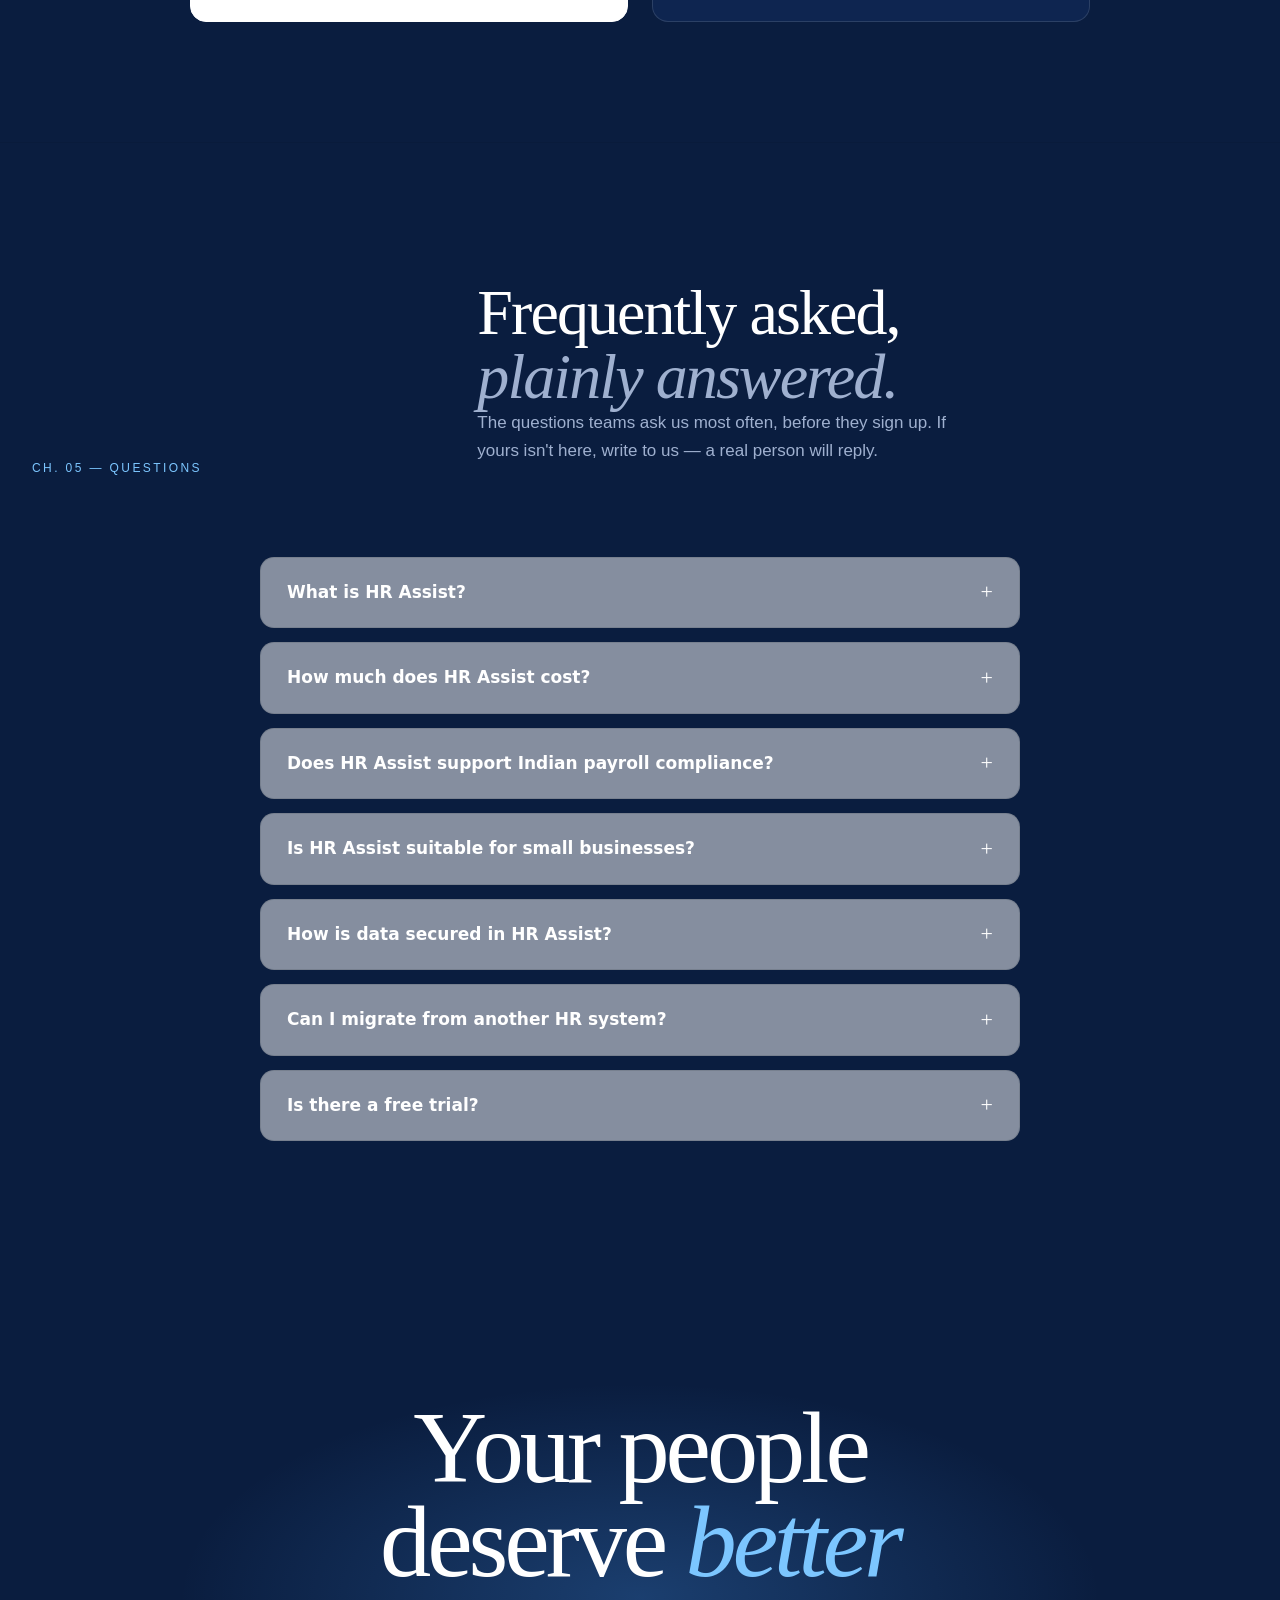
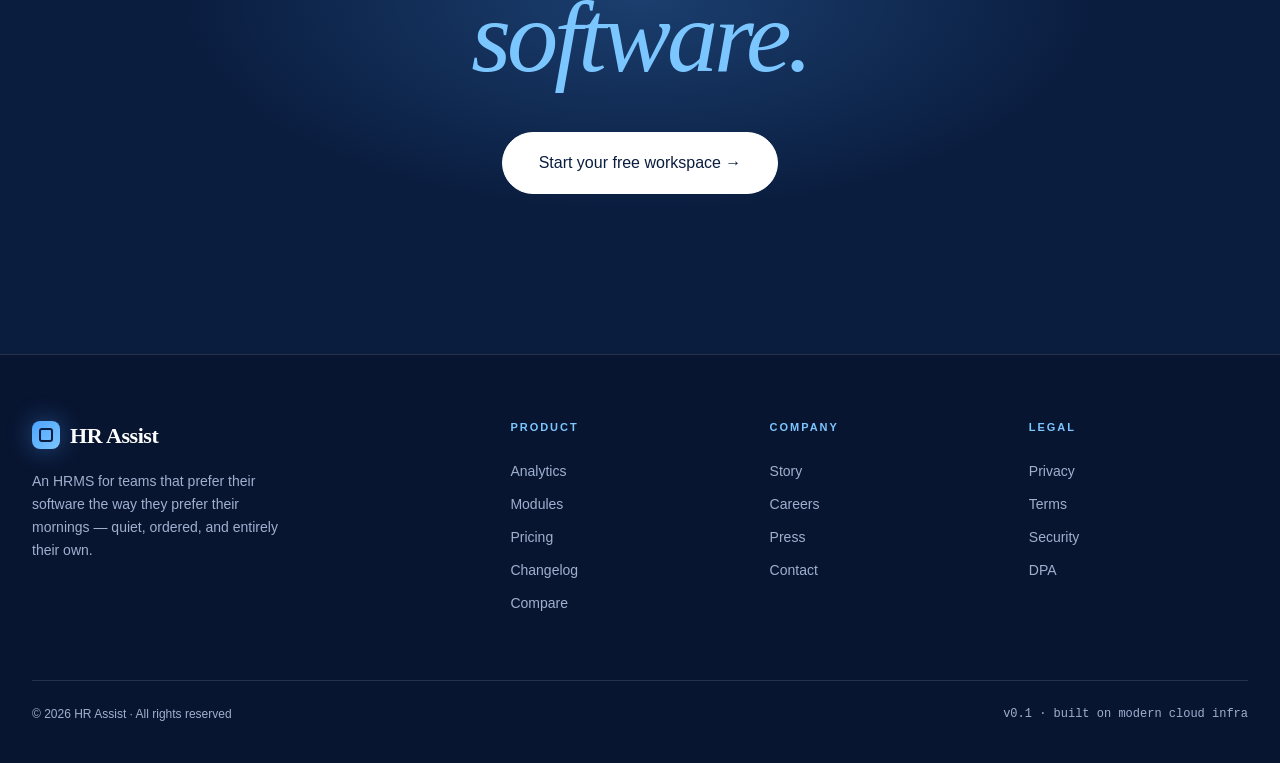
==== commit 9e0b0915: "Update index.html" ====
--- a/index.html
+++ b/index.html
@@ -1,24 +1,228 @@
 <!doctype html>
-<html lang="en">
+<html lang="en-IN">
 <head>
 <meta charset="utf-8"/>
 <meta name="viewport" content="width=device-width,initial-scale=1"/>
-<title>HR Assist — The complete people platform</title>
-<meta name="description" content="HR assist is a complete HRMS covering employees, attendance, leave, payroll, recruitment, expenses, timesheets and more — in one calm platform."/>
+
+<!-- Primary SEO -->
+<title>HR Assist — HRMS Software, Payroll & HR Management System | India</title>
+<meta name="description" content="HR Assist is a complete HRMS covering payroll, attendance, leave, recruitment, expenses and timesheets. Built for Indian SMEs and global teams. ₹100/employee/month, all 11 modules included."/>
+<meta name="keywords" content="HRMS software, HR management system, payroll software India, attendance software, leave management, HR software for SME, online HRMS, HR Assist"/>
+<meta name="author" content="HR Assist"/>
+<meta name="robots" content="index,follow,max-image-preview:large,max-snippet:-1,max-video-preview:-1"/>
+<link rel="canonical" href="https://hrassistconsulting.com/"/>
+
+<!-- Hreflang -->
+<link rel="alternate" hreflang="en-IN" href="https://hrassistconsulting.com/"/>
+<link rel="alternate" hreflang="en" href="https://hrassistconsulting.com/"/>
+<link rel="alternate" hreflang="x-default" href="https://hrassistconsulting.com/"/>
+
+<!-- Icons & manifest -->
+<link rel="icon" href="/favicon.svg" type="image/svg+xml"/>
+<link rel="apple-touch-icon" href="/favicon.svg"/>
+<link rel="manifest" href="/site.webmanifest"/>
+<meta name="theme-color" content="#0e0d0b"/>
+
+<!-- Open Graph -->
+<meta property="og:type" content="website"/>
+<meta property="og:site_name" content="HR Assist"/>
+<meta property="og:title" content="HR Assist — Complete HRMS, Payroll & People Platform"/>
+<meta property="og:description" content="Run your entire people operation on one calm platform. 11 modules — payroll, attendance, leave, recruitment, expenses, timesheets — at ₹100/employee/month."/>
+<meta property="og:url" content="https://hrassistconsulting.com/"/>
+<meta property="og:image" content="https://hrassistconsulting.com/og-image.png"/>
+<meta property="og:image:width" content="1200"/>
+<meta property="og:image:height" content="630"/>
+<meta property="og:image:alt" content="HR Assist — the complete people platform"/>
+<meta property="og:locale" content="en_IN"/>
+
+<!-- Twitter / X -->
+<meta name="twitter:card" content="summary_large_image"/>
+<meta name="twitter:title" content="HR Assist — Complete HRMS, Payroll & People Platform"/>
+<meta name="twitter:description" content="Run your entire people operation on one calm platform. 11 modules at ₹100/employee/month."/>
+<meta name="twitter:image" content="https://hrassistconsulting.com/og-image.png"/>
+
+<!-- Preconnect & font -->
 <link rel="preconnect" href="https://fonts.googleapis.com">
 <link rel="preconnect" href="https://fonts.gstatic.com" crossorigin>
+<link rel="preconnect" href="https://images.unsplash.com" crossorigin>
 <link href="https://fonts.googleapis.com/css2?family=Fraunces:opsz,wght@9..144,300..700&family=Inter+Tight:wght@300..700&family=JetBrains+Mono:wght@400;500&display=swap" rel="stylesheet">
 <link rel="stylesheet" href="assets/styles.css">
+
+<!-- Structured data: Organization -->
+<script type="application/ld+json">
+{
+  "@context": "https://schema.org",
+  "@type": "Organization",
+  "name": "HR Assist",
+  "alternateName": "HR Assist Consulting",
+  "url": "https://hrassistconsulting.com/",
+  "logo": "https://hrassistconsulting.com/favicon.svg",
+  "description": "Complete HRMS platform covering payroll, attendance, leave, recruitment, expenses and timesheets for SMEs and growing teams.",
+  "foundingDate": "2023",
+  "email": "info@hrassistconsulting.com",
+  "address": {
+    "@type": "PostalAddress",
+    "addressLocality": "Bengaluru",
+    "addressRegion": "Karnataka",
+    "addressCountry": "IN"
+  },
+  "contactPoint": [{
+    "@type": "ContactPoint",
+    "contactType": "customer support",
+    "email": "info@hrassistconsulting.com",
+    "areaServed": ["IN", "Worldwide"],
+    "availableLanguage": ["en"]
+  }],
+  "sameAs": []
+}
+</script>
+
+<!-- Structured data: SoftwareApplication with pricing -->
+<script type="application/ld+json">
+{
+  "@context": "https://schema.org",
+  "@type": "SoftwareApplication",
+  "name": "HR Assist",
+  "operatingSystem": "Web (any modern browser)",
+  "applicationCategory": "BusinessApplication",
+  "applicationSubCategory": "Human Resources Management System",
+  "url": "https://hrassistconsulting.com/",
+  "description": "Complete HRMS with 11 fully integrated modules — payroll, attendance, leave, recruitment, expenses, timesheets, and more.",
+  "softwareVersion": "0.1",
+  "offers": [
+    {
+      "@type": "Offer",
+      "name": "Grove",
+      "price": "100",
+      "priceCurrency": "INR",
+      "priceSpecification": {
+        "@type": "UnitPriceSpecification",
+        "price": "100",
+        "priceCurrency": "INR",
+        "unitText": "per employee per month"
+      },
+      "availability": "https://schema.org/InStock",
+      "url": "https://hrassistconsulting.com/signup.html"
+    },
+    {
+      "@type": "Offer",
+      "name": "Canopy (Enterprise)",
+      "priceCurrency": "INR",
+      "price": "0",
+      "description": "Custom pricing for multi-entity, SSO, dedicated support and private cloud deployments.",
+      "availability": "https://schema.org/InStock",
+      "url": "https://hrassistconsulting.com/signup.html"
+    }
+  ],
+  "featureList": [
+    "Payroll with statutory filings (PF, ESI, PT, TDS)",
+    "Attendance & leave management",
+    "Recruitment with public careers page",
+    "Expense claims with receipt OCR",
+    "Timesheets",
+    "Employee profiles & org chart",
+    "Exit & clearance workflow",
+    "Policies with mandatory acknowledgements",
+    "Reports & analytics",
+    "Roles & permissions",
+    "Multi-tenant with row-level security"
+  ],
+  "publisher": {
+    "@type": "Organization",
+    "name": "HR Assist",
+    "url": "https://hrassistconsulting.com/"
+  }
+}
+</script>
+
+<!-- Structured data: FAQ -->
+<script type="application/ld+json">
+{
+  "@context": "https://schema.org",
+  "@type": "FAQPage",
+  "mainEntity": [
+    {
+      "@type": "Question",
+      "name": "What is HR Assist?",
+      "acceptedAnswer": {
+        "@type": "Answer",
+        "text": "HR Assist is a complete cloud HRMS (Human Resources Management System) that covers the entire employee lifecycle — payroll, attendance, leave, recruitment, expenses, timesheets, exit and more — in one integrated platform with 11 modules."
+      }
+    },
+    {
+      "@type": "Question",
+      "name": "How much does HR Assist cost?",
+      "acceptedAnswer": {
+        "@type": "Answer",
+        "text": "The Grove plan is ₹100 per employee per month and includes all 11 modules with no add-ons. The Canopy plan offers custom pricing for enterprise needs such as SSO, multi-entity consolidation, and private cloud deployment."
+      }
+    },
+    {
+      "@type": "Question",
+      "name": "Does HR Assist support Indian payroll compliance?",
+      "acceptedAnswer": {
+        "@type": "Answer",
+        "text": "Yes. HR Assist handles Indian statutory deductions and filings out of the box, including PF, ESI, Professional Tax (PT), and TDS, along with auto-generated payslips and Form 16."
+      }
+    },
+    {
+      "@type": "Question",
+      "name": "Is HR Assist suitable for small businesses?",
+      "acceptedAnswer": {
+        "@type": "Answer",
+        "text": "Yes. HR Assist is built for teams of all sizes from 1-10 employees up to enterprise. The Grove plan at INR 100 per employee per month gives small teams full access to all 11 modules with no feature gating."
+      }
+    },
+    {
+      "@type": "Question",
+      "name": "How is data secured in HR Assist?",
+      "acceptedAnswer": {
+        "@type": "Answer",
+        "text": "HR Assist is multi-tenant with row-level security so each customer's data is isolated. All data is encrypted in transit and at rest, and the platform offers role-level audit logs and versioned history."
+      }
+    },
+    {
+      "@type": "Question",
+      "name": "Can I migrate from another HR system?",
+      "acceptedAnswer": {
+        "@type": "Answer",
+        "text": "Yes. The Canopy plan includes a dedicated onboarding specialist and migration team. Even on Grove, every module ships with CSV import/export so moving from spreadsheets, Zoho People, Keka, GreytHR, or DarwinBox is straightforward."
+      }
+    },
+    {
+      "@type": "Question",
+      "name": "Is there a free trial?",
+      "acceptedAnswer": {
+        "@type": "Answer",
+        "text": "Yes - 30 days of full Grove access with no credit card required. You can walk away at any time and export your data."
+      }
+    }
+  ]
+}
+</script>
+
+<!-- Structured data: WebSite -->
+<script type="application/ld+json">
+{
+  "@context": "https://schema.org",
+  "@type": "WebSite",
+  "name": "HR Assist",
+  "url": "https://hrassistconsulting.com/",
+  "publisher": { "@type": "Organization", "name": "HR Assist" }
+}
+</script>
+
 </head>
 <body>
 
 <nav>
   <div class="nav-inner">
-    <a href="index.html" class="logo"><span class="logo-mark"></span>HR Assist</a>
+    <a href="/" class="logo" aria-label="HR Assist home"><span class="logo-mark"></span>HR Assist</a>
     <div class="nav-links">
       <a href="#analytics">Analytics</a>
       <a href="#modules">Modules</a>
       <a href="#pricing">Pricing</a>
+      <a href="#faq">FAQ</a>
       <a href="story.html">Story</a>
     </div>
     <div class="nav-cta">
@@ -36,7 +240,7 @@
       on <span class="under">one calm</span> platform.
     </h1>
     <div class="hero-sub">
-      <p>HR assist is a complete HRMS covering employees, attendance, leave, payroll, recruitment, expenses, timesheets and exit — built for teams who'd rather focus on their people than wrestle with spreadsheets.</p>
+      <p>HR Assist is a complete HRMS covering employees, attendance, leave, payroll, recruitment, expenses, timesheets and exit — built for teams who'd rather focus on their people than wrestle with spreadsheets.</p>
       <div class="hero-meta">
         <span class="num serif">11</span>
         fully integrated modules<br>
@@ -50,16 +254,16 @@
 
     <div class="montage">
       <div class="montage-main">
-        <img src="https://images.unsplash.com/photo-1551288049-bebda4e38f71?w=1600&q=80" alt="Analytics dashboard on a laptop"/>
+        <img src="https://images.unsplash.com/photo-1551288049-bebda4e38f71?w=1600&q=80" alt="HR Assist analytics dashboard showing headcount, attendance and payroll trends" width="1600" height="1067" fetchpriority="high"/>
         <div class="montage-tag">Live analytics · real-time</div>
       </div>
       <div class="montage-side">
         <div>
-          <img src="https://images.unsplash.com/photo-1460925895917-afdab827c52f?w=900&q=80" alt="Data charts"/>
+          <img src="https://images.unsplash.com/photo-1460925895917-afdab827c52f?w=900&q=80" alt="HR reports and charts in HR Assist" width="900" height="600" loading="lazy"/>
           <div class="side-lbl">Reports</div>
         </div>
         <div>
-          <img src="https://images.unsplash.com/photo-1542744173-8e7e53415bb0?w=900&q=80" alt="Team collaboration"/>
+          <img src="https://images.unsplash.com/photo-1542744173-8e7e53415bb0?w=900&q=80" alt="Team collaboration powered by HR Assist" width="900" height="600" loading="lazy"/>
           <div class="side-lbl">People</div>
         </div>
       </div>
@@ -67,7 +271,7 @@
   </div>
 </header>
 
-<div class="marquee">
+<div class="marquee" aria-hidden="true">
   <div class="marquee-track">
     <span>Multi-tenant architecture</span>
     <span>Row-level security</span>
@@ -92,7 +296,7 @@
 
     <div class="showcase">
       <div class="card w8 reveal">
-        <div class="img"><img src="https://images.unsplash.com/photo-1551288049-bebda4e38f71?w=1600&q=80" alt="Analytics dashboard"/></div>
+        <div class="img"><img src="https://images.unsplash.com/photo-1551288049-bebda4e38f71?w=1600&q=80" alt="HR Assist command-center dashboard with headcount and approvals" width="1600" height="1067" loading="lazy"/></div>
         <div class="body">
           <div class="num">01 · DASHBOARD</div>
           <h3 class="serif">A command center <em>you actually open.</em></h3>
@@ -100,7 +304,7 @@
         </div>
       </div>
       <div class="card w4 reveal">
-        <div class="img"><img src="https://images.unsplash.com/photo-1460925895917-afdab827c52f?w=900&q=80" alt="Charts and graphs"/></div>
+        <div class="img"><img src="https://images.unsplash.com/photo-1460925895917-afdab827c52f?w=900&q=80" alt="Attrition and payroll charts in HR Assist reports" width="900" height="600" loading="lazy"/></div>
         <div class="body">
           <div class="num">02 · REPORTS</div>
           <h3 class="serif">Charts, <em>not chores.</em></h3>
@@ -108,7 +312,7 @@
         </div>
       </div>
       <div class="card w4 reveal">
-        <div class="img"><img src="https://images.unsplash.com/photo-1454165804606-c3d57bc86b40?w=900&q=80" alt="Data visualization"/></div>
+        <div class="img"><img src="https://images.unsplash.com/photo-1454165804606-c3d57bc86b40?w=900&q=80" alt="Workforce insights and patterns surfaced by HR Assist" width="900" height="600" loading="lazy"/></div>
         <div class="body">
           <div class="num">03 · INSIGHTS</div>
           <h3 class="serif">Patterns you'd <em>otherwise miss.</em></h3>
@@ -116,7 +320,7 @@
         </div>
       </div>
       <div class="card w8 reveal">
-        <div class="img"><img src="https://images.unsplash.com/photo-1552581234-26160f608093?w=1600&q=80" alt="People collaborating in office"/></div>
+        <div class="img"><img src="https://images.unsplash.com/photo-1552581234-26160f608093?w=1600&q=80" alt="Full employee lifecycle managed in HR Assist people ops" width="1600" height="1067" loading="lazy"/></div>
         <div class="body">
           <div class="num">04 · PEOPLE OPS</div>
           <h3 class="serif">Every employee touchpoint, <em>in one thread.</em></h3>
@@ -155,7 +359,7 @@
           <h3 class="serif">Payroll, <em>finally</em> without the drama.</h3>
           <ul class="mod-list">
             <li>Salary structures, auto payslips, bulk runs</li>
-            <li>Statutory deductions baked in</li>
+            <li>Statutory deductions baked in (PF, ESI, PT, TDS)</li>
             <li>CSV exports for your accountant's sanity</li>
             <li>Audit-trailed, versioned, recoverable</li>
           </ul>
@@ -227,7 +431,7 @@
 <section class="quote" id="story">
   <div class="wrap">
     <blockquote class="reveal">We wanted software that treats an HR team the way a good library treats its readers — calmly, and without interrupting.</blockquote>
-    <cite class="reveal">— the HR assist team, on why we built this</cite>
+    <cite class="reveal">— the HR Assist team, on why we built this</cite>
   </div>
 </section>
 
@@ -286,6 +490,49 @@
   </div>
 </section>
 
+<section id="faq" class="faq-section">
+  <div class="wrap">
+    <div class="section-head reveal">
+      <div><div class="tag">Ch. 05 — Questions</div></div>
+      <div>
+        <h2 class="serif">Frequently asked,<br><em>plainly answered.</em></h2>
+        <p class="intro">The questions teams ask us most often, before they sign up. If yours isn't here, write to us — a real person will reply.</p>
+      </div>
+    </div>
+
+    <div class="faq-list reveal">
+      <details>
+        <summary><strong>What is HR Assist?</strong></summary>
+        <p>HR Assist is a complete cloud HRMS (Human Resources Management System) that covers the entire employee lifecycle — payroll, attendance, leave, recruitment, expenses, timesheets, exit and more — in one integrated platform with 11 modules.</p>
+      </details>
+      <details>
+        <summary><strong>How much does HR Assist cost?</strong></summary>
+        <p>The Grove plan is ₹100 per employee per month and includes all 11 modules with no add-ons. The Canopy plan offers custom pricing for enterprise needs such as SSO, multi-entity consolidation, and private cloud deployment.</p>
+      </details>
+      <details>
+        <summary><strong>Does HR Assist support Indian payroll compliance?</strong></summary>
+        <p>Yes. HR Assist handles Indian statutory deductions and filings out of the box, including PF, ESI, Professional Tax (PT), and TDS, along with auto-generated payslips and Form 16.</p>
+      </details>
+      <details>
+        <summary><strong>Is HR Assist suitable for small businesses?</strong></summary>
+        <p>Yes. HR Assist is built for teams from 1–10 employees up to enterprise. The Grove plan at ₹100/employee/month gives small teams full access to all 11 modules with no feature gating.</p>
+      </details>
+      <details>
+        <summary><strong>How is data secured in HR Assist?</strong></summary>
+        <p>HR Assist is multi-tenant with row-level security so each customer's data is isolated. All data is encrypted in transit and at rest, and the platform offers role-level audit logs and versioned history. See our <a href="security.html">security page</a> for the full architecture.</p>
+      </details>
+      <details>
+        <summary><strong>Can I migrate from another HR system?</strong></summary>
+        <p>Yes. The Canopy plan includes a dedicated onboarding specialist and migration team. Even on Grove, every module ships with CSV import/export so moving from spreadsheets, Zoho People, Keka, GreytHR, or DarwinBox is straightforward.</p>
+      </details>
+      <details>
+        <summary><strong>Is there a free trial?</strong></summary>
+        <p>Yes — 30 days of full Grove access with no credit card required. You can walk away at any time and export your data.</p>
+      </details>
+    </div>
+  </div>
+</section>
+
 <section class="cta-final">
   <div class="wrap">
     <h2 class="serif reveal">Your people<br>deserve <em>better software.</em></h2>
@@ -297,15 +544,15 @@
   <div class="wrap">
     <div class="foot">
       <div class="foot-brand">
-        <div class="logo"><span class="logo-mark"></span>HR assist</div>
+        <div class="logo"><span class="logo-mark"></span>HR Assist</div>
         <p>An HRMS for teams that prefer their software the way they prefer their mornings — quiet, ordered, and entirely their own.</p>
       </div>
-      <div><h5>Product</h5><a href="#analytics">Analytics</a><a href="#modules">Modules</a><a href="#pricing">Pricing</a><a href="changelog.html">Changelog</a></div>
+      <div><h5>Product</h5><a href="#analytics">Analytics</a><a href="#modules">Modules</a><a href="#pricing">Pricing</a><a href="changelog.html">Changelog</a><a href="/compare.html">Compare</a></div>
       <div><h5>Company</h5><a href="story.html">Story</a><a href="careers.html">Careers</a><a href="press.html">Press</a><a href="contact.html">Contact</a></div>
       <div><h5>Legal</h5><a href="privacy.html">Privacy</a><a href="terms.html">Terms</a><a href="security.html">Security</a><a href="dpa.html">DPA</a></div>
     </div>
     <div class="foot-bottom">
-      <div>© 2026 HR assist · All rights reserved</div>
+      <div>© 2026 HR Assist · All rights reserved</div>
       <div class="mono">v0.1 · built on modern cloud infra</div>
     </div>
   </div>
--- a/assets/styles.css
+++ b/assets/styles.css
@@ -379,3 +379,79 @@
 .signup-success h2{font-family:"Fraunces",serif;font-size:36px;font-weight:300;letter-spacing:-.02em;margin-bottom:16px}
 .signup-success p{font-size:16px;color:var(--mute);line-height:1.65;max-width:48ch;margin:0 auto 32px}
 .signup-success a.inline{color:var(--accent-2);border-bottom:1px solid var(--accent)}
+
+/* ============================================================
+   FAQ section (homepage) — added for SEO + UX
+   ============================================================ */
+.faq-section{padding:120px 0 100px;border-top:1px solid rgba(0,0,0,.06)}
+.faq-list{max-width:760px;margin:48px auto 0;display:flex;flex-direction:column;gap:14px}
+.faq-list details{
+  border:1px solid rgba(0,0,0,.1);
+  border-radius:14px;
+  padding:22px 26px;
+  background:rgba(255,255,255,.5);
+  transition:background .2s ease, border-color .2s ease;
+}
+.faq-list details[open]{background:#fff;border-color:rgba(0,0,0,.18)}
+.faq-list summary{
+  cursor:pointer;
+  list-style:none;
+  font-family:"Inter Tight",system-ui,sans-serif;
+  font-size:17px;
+  display:flex;justify-content:space-between;align-items:center;gap:16px;
+}
+.faq-list summary::-webkit-details-marker{display:none}
+.faq-list summary::after{
+  content:"+";
+  font-family:"Fraunces",serif;
+  font-size:22px;
+  line-height:1;
+  font-weight:300;
+  transition:transform .2s ease;
+}
+.faq-list details[open] summary::after{content:"–"}
+.faq-list details p{
+  margin:14px 0 0;
+  font-size:15.5px;
+  line-height:1.65;
+  color:#3d3a35;
+}
+.faq-list details p a{color:inherit;border-bottom:1px solid currentColor}
+
+/* Generic skip-link for a11y (helps Lighthouse / SEO score) */
+.skip-link{
+  position:absolute;left:-9999px;top:0;
+  background:#0e0d0b;color:#f4efe6;padding:10px 14px;border-radius:0 0 8px 0;z-index:9999;
+}
+.skip-link:focus{left:0}
+
+/* Breadcrumb (used on inner pages) */
+.breadcrumb{
+  font-family:"JetBrains Mono",monospace;
+  font-size:12px;
+  letter-spacing:.08em;
+  text-transform:uppercase;
+  color:#6b6760;
+  margin:24px 0 0;
+}
+.breadcrumb a{color:inherit;border-bottom:1px solid transparent}
+.breadcrumb a:hover{border-bottom-color:currentColor}
+.breadcrumb span[aria-current]{color:#0e0d0b}
+
+/* Comparison table — used on /compare.html */
+.compare-table-wrap{overflow-x:auto;margin:32px 0;border:1px solid rgba(0,0,0,.1);border-radius:14px;background:#fff}
+.compare-table{width:100%;border-collapse:collapse;font-size:14.5px}
+.compare-table th,.compare-table td{padding:14px 18px;text-align:left;border-bottom:1px solid rgba(0,0,0,.06)}
+.compare-table thead th{
+  background:#0e0d0b;color:#f4efe6;
+  font-family:"JetBrains Mono",monospace;font-size:11px;letter-spacing:.08em;text-transform:uppercase;
+  font-weight:500;
+  border-bottom:none;
+}
+.compare-table tbody tr:nth-child(odd) td{background:rgba(0,0,0,.015)}
+.compare-table tbody td:first-child{font-weight:500}
+.compare-table tbody td:nth-child(2){font-weight:600;color:#0e0d0b}
+.compare-table tr:last-child td{border-bottom:none}
+
+/* CTA box used on long-form pages */
+.cta-box h3{font-family:"Fraunces",serif;font-size:26px;font-weight:300;letter-spacing:-.01em}
